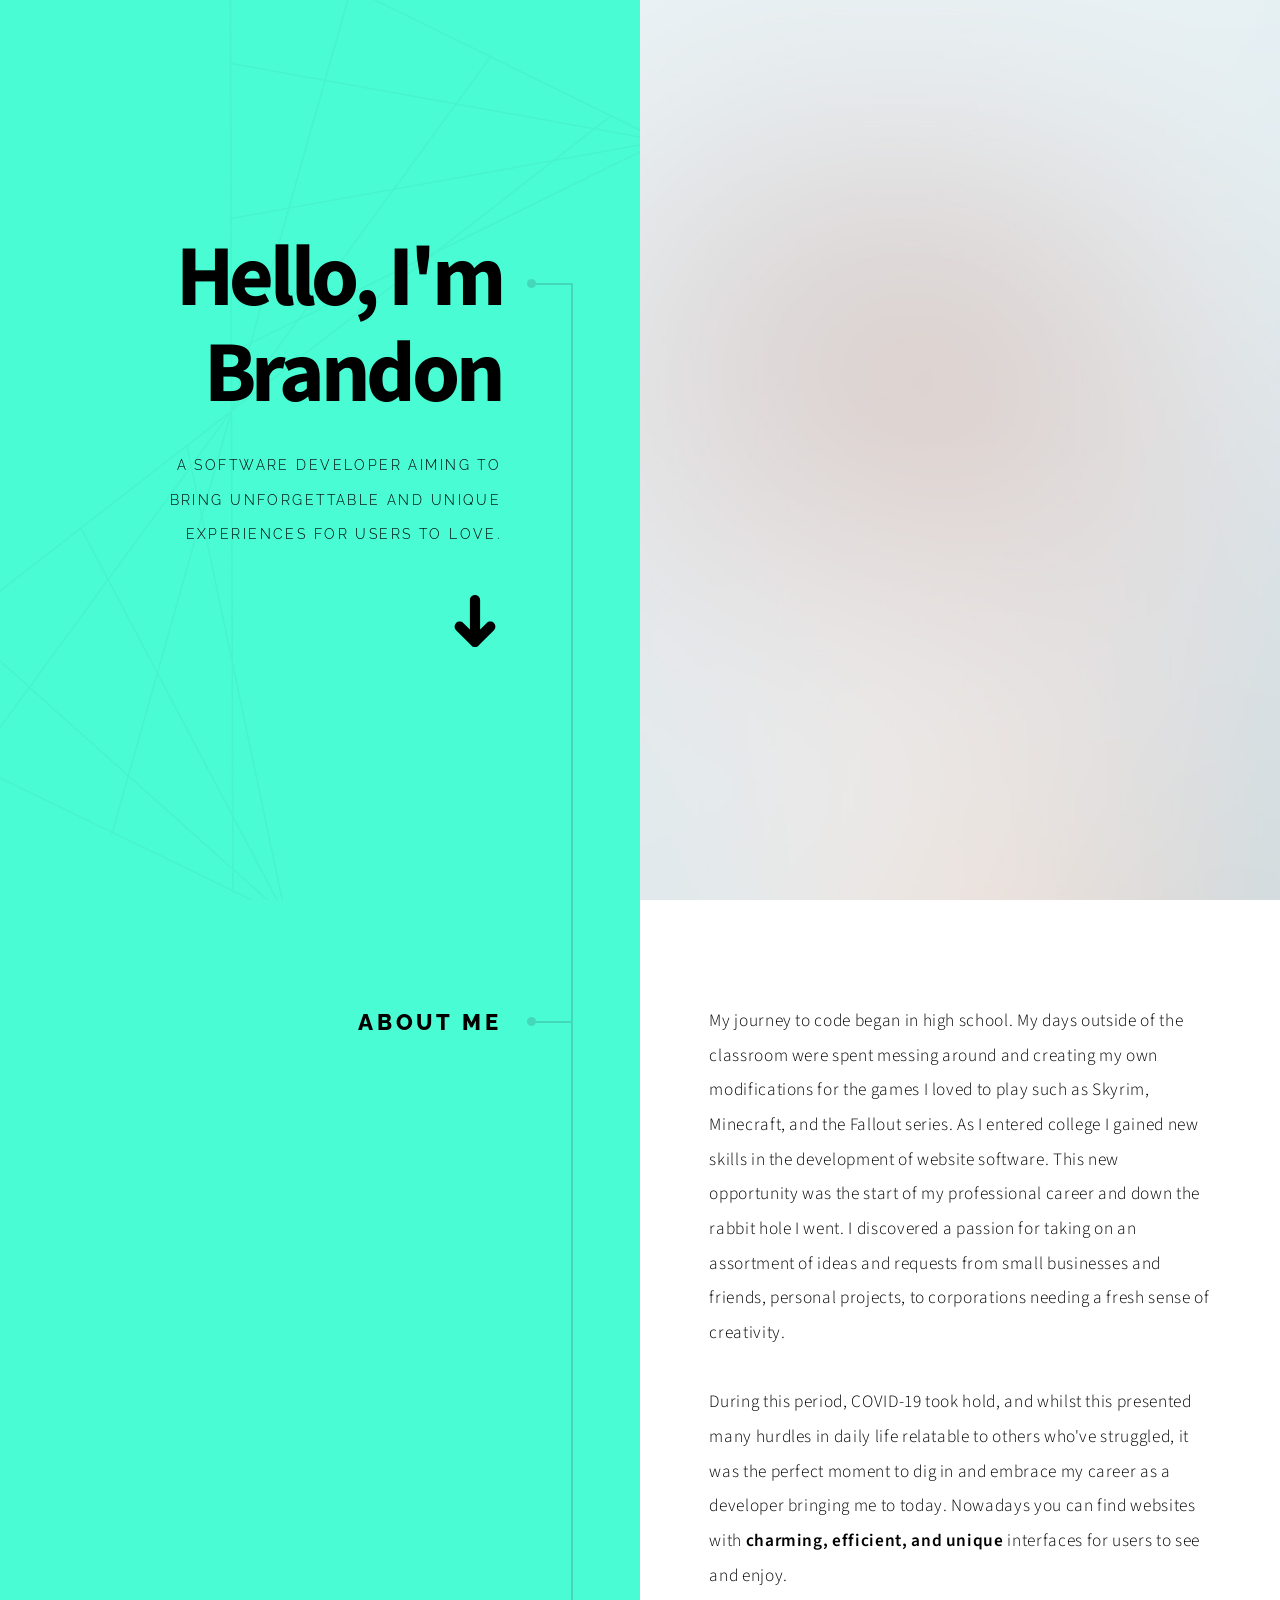
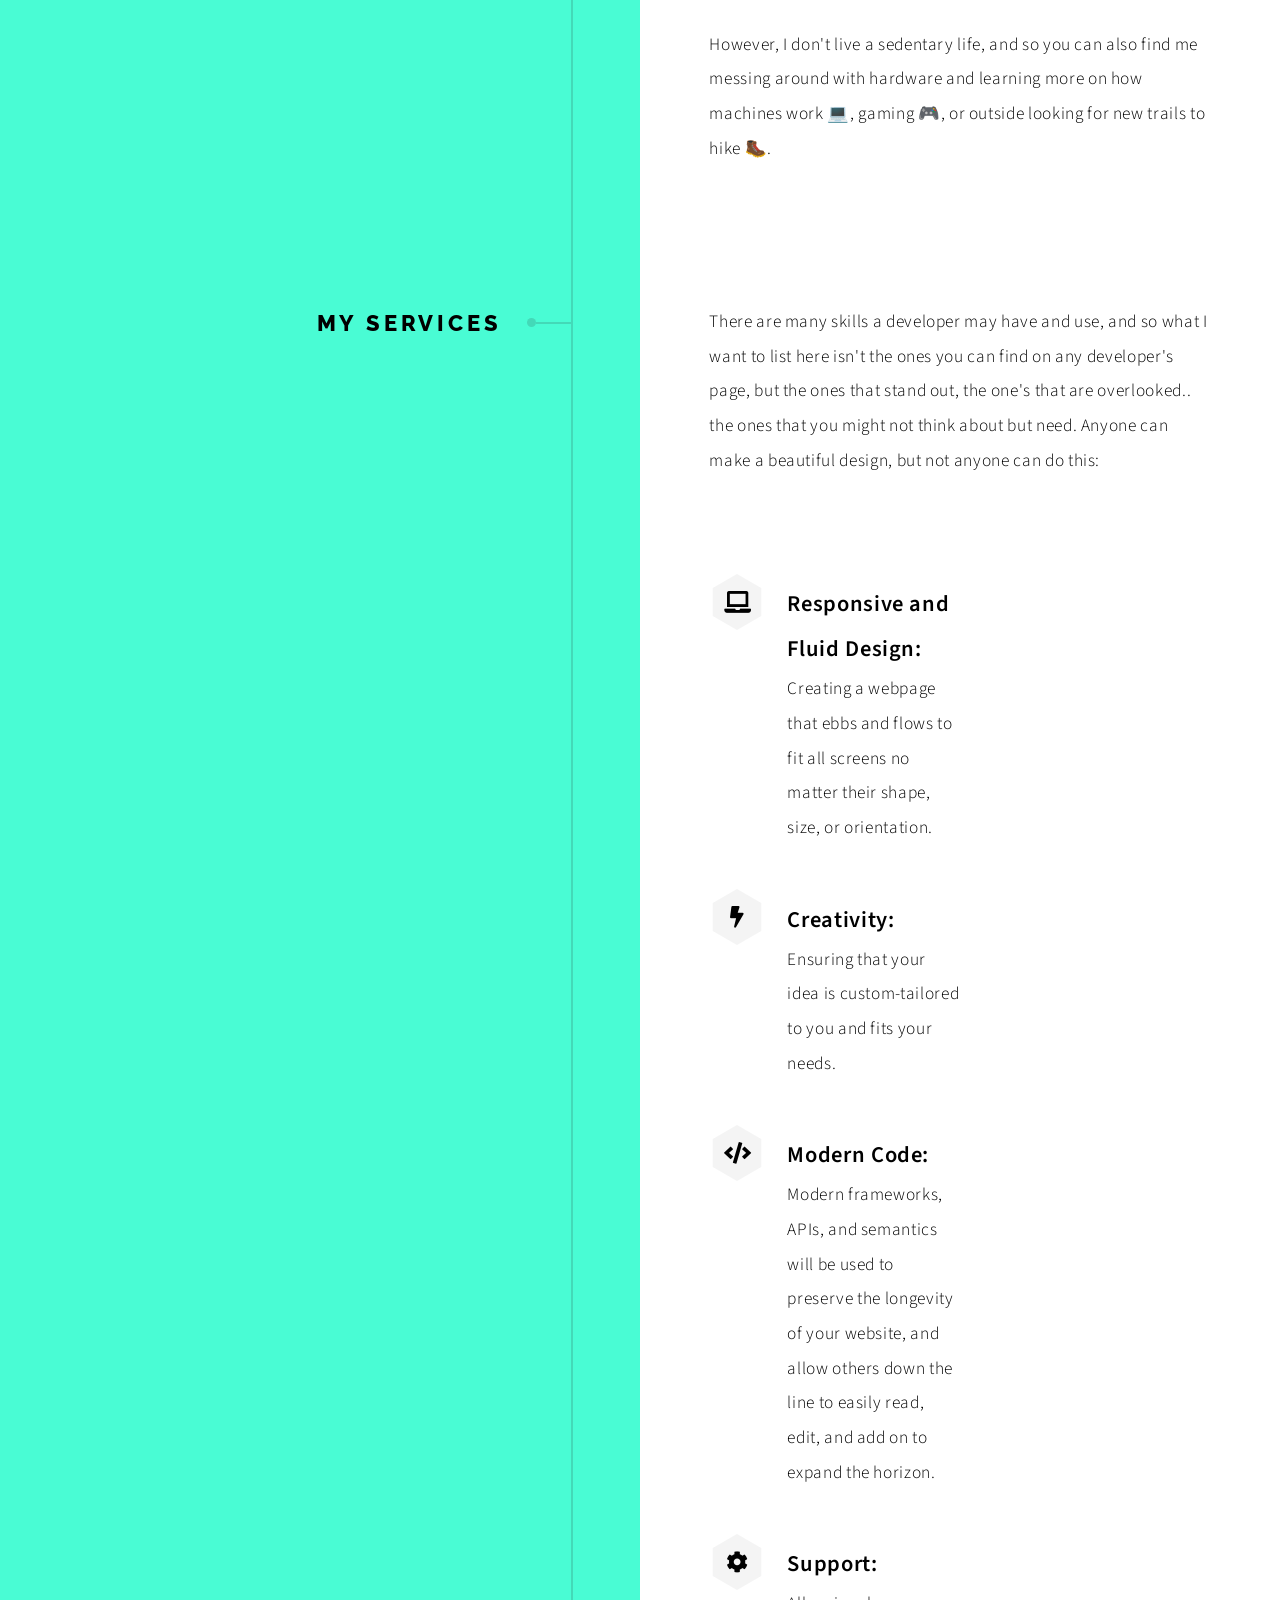
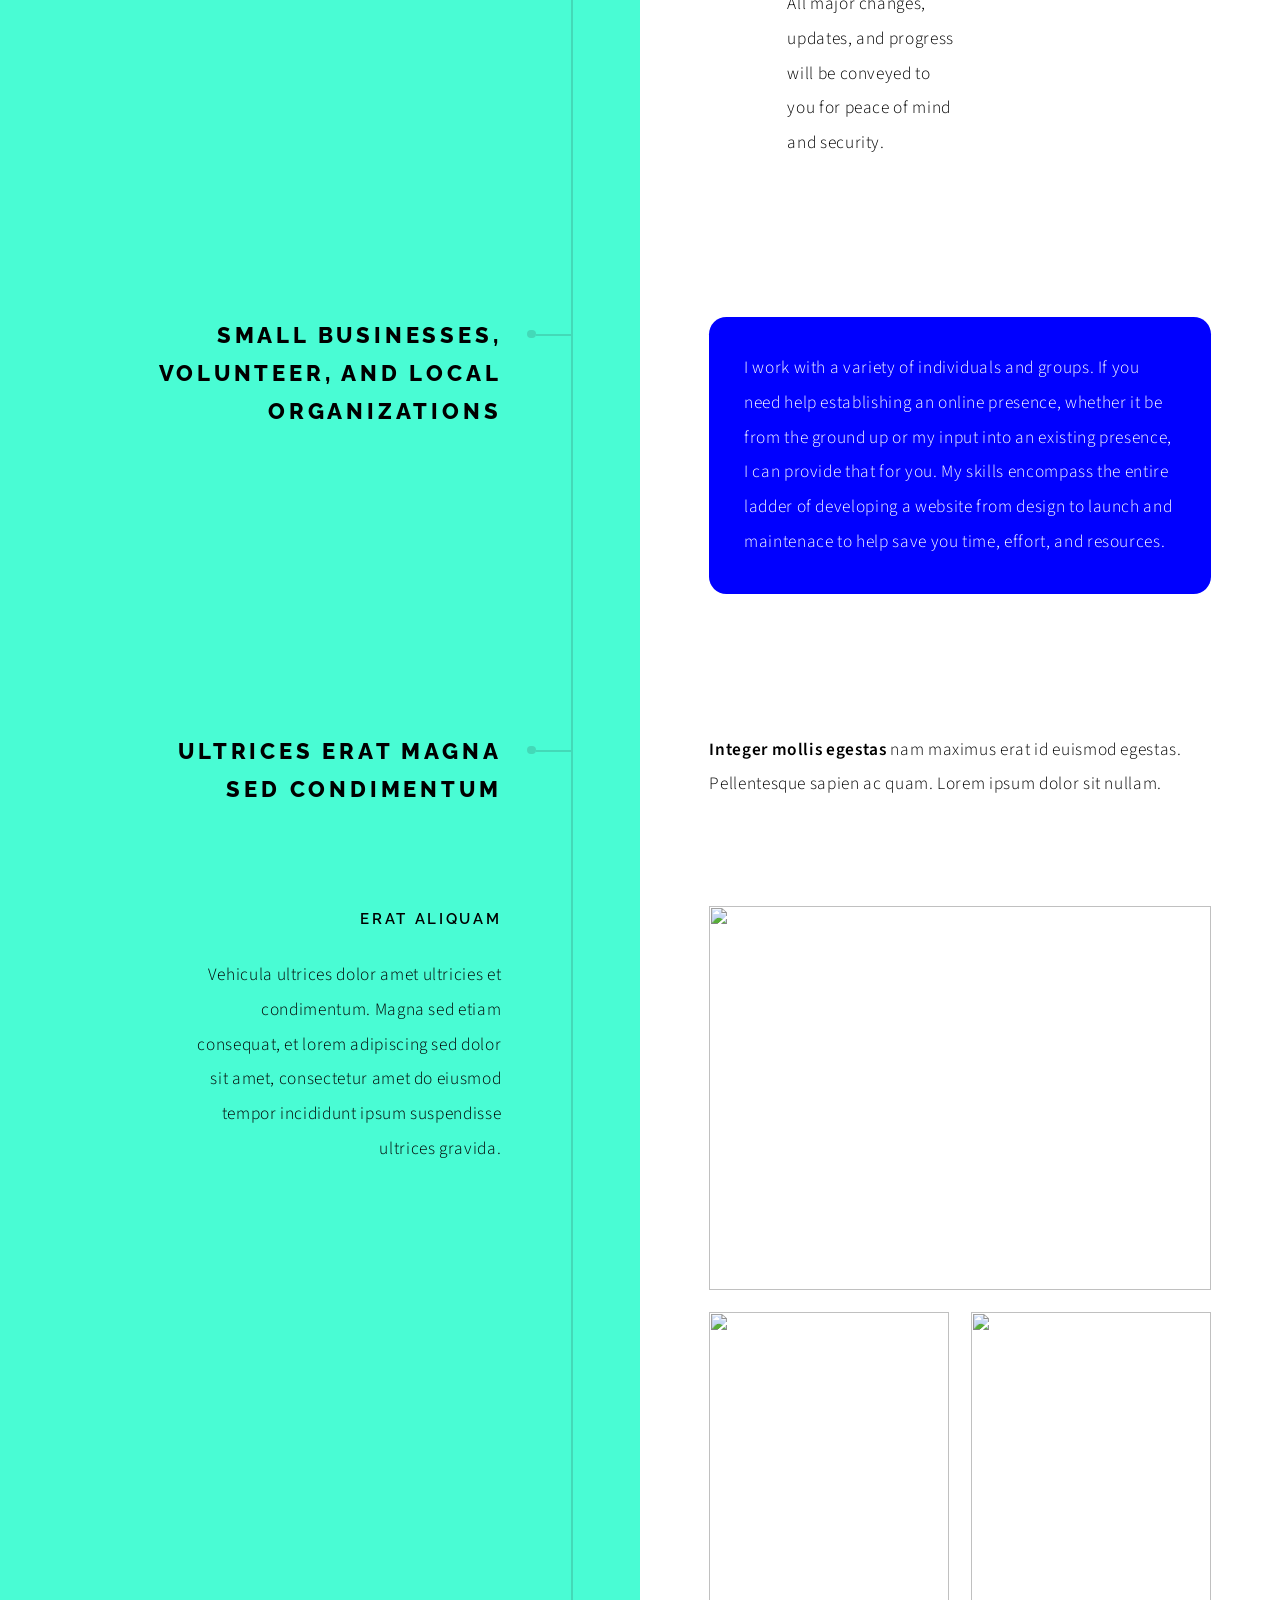
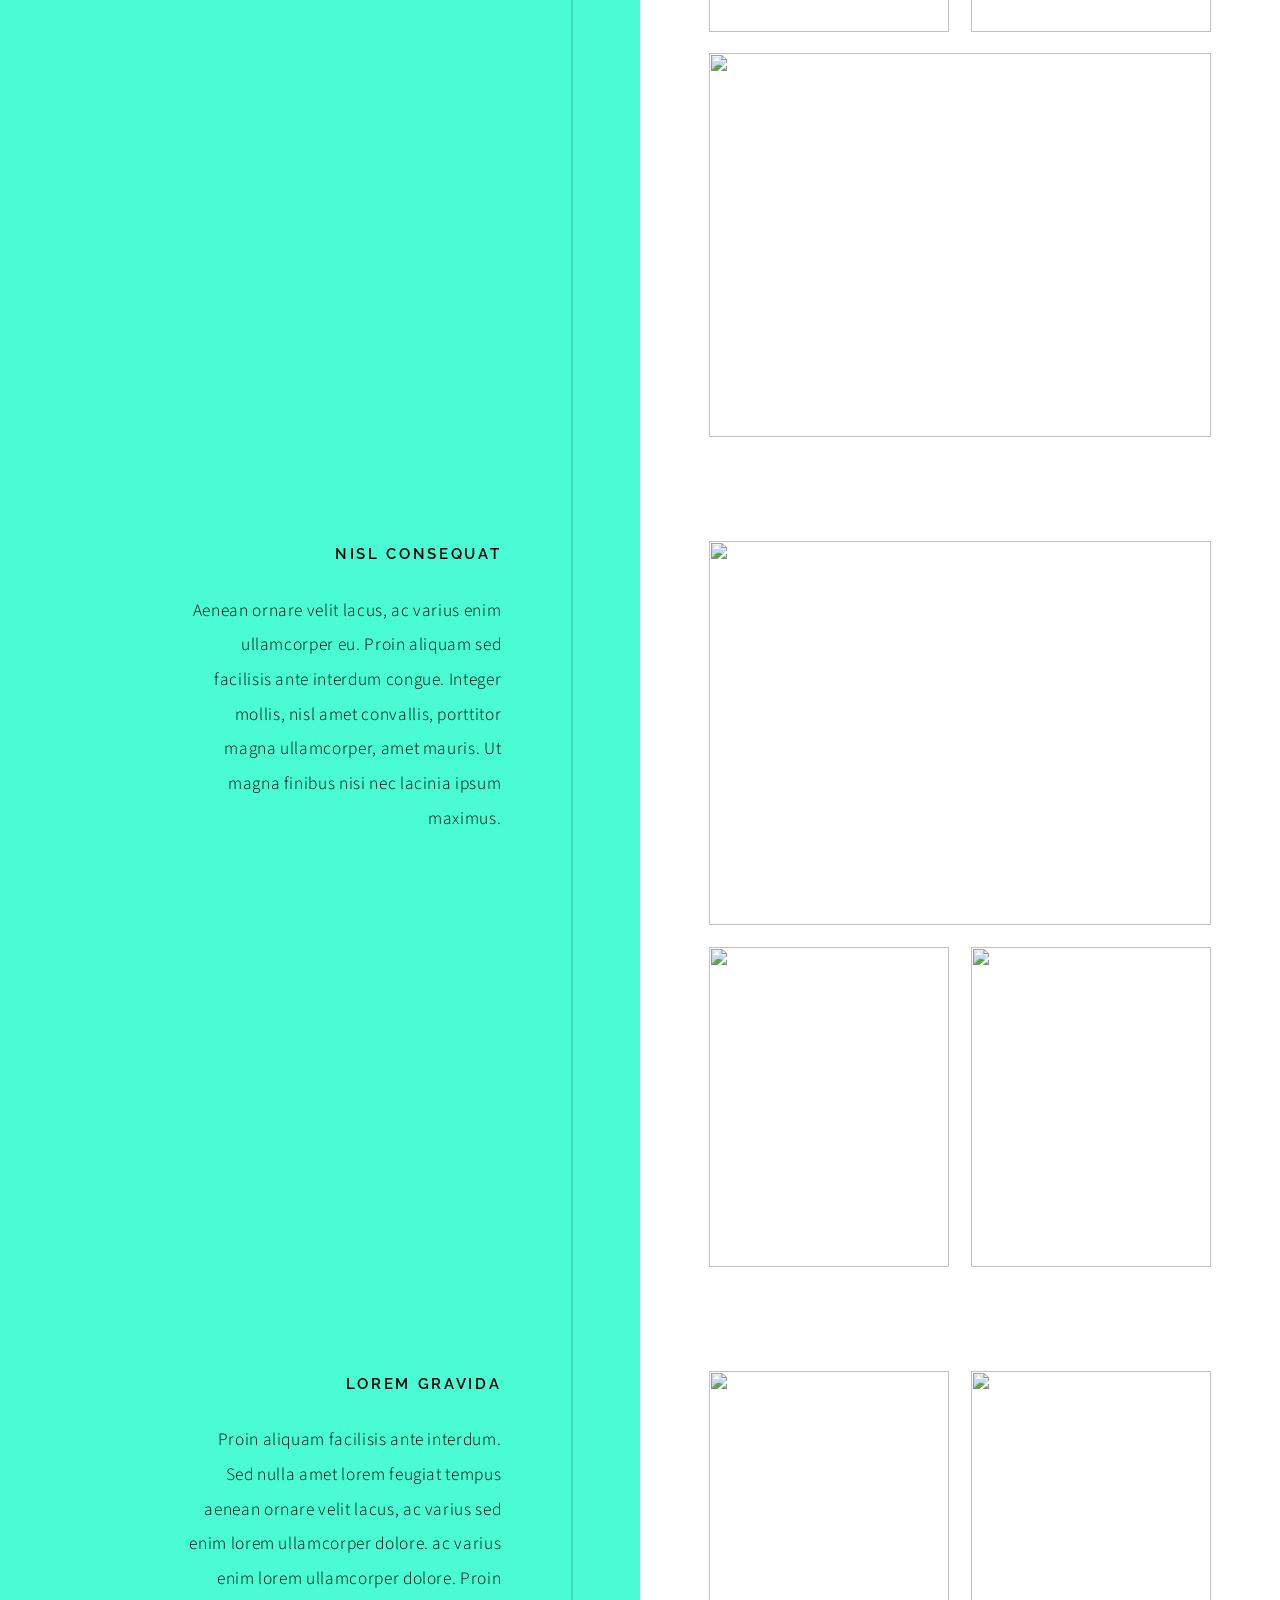
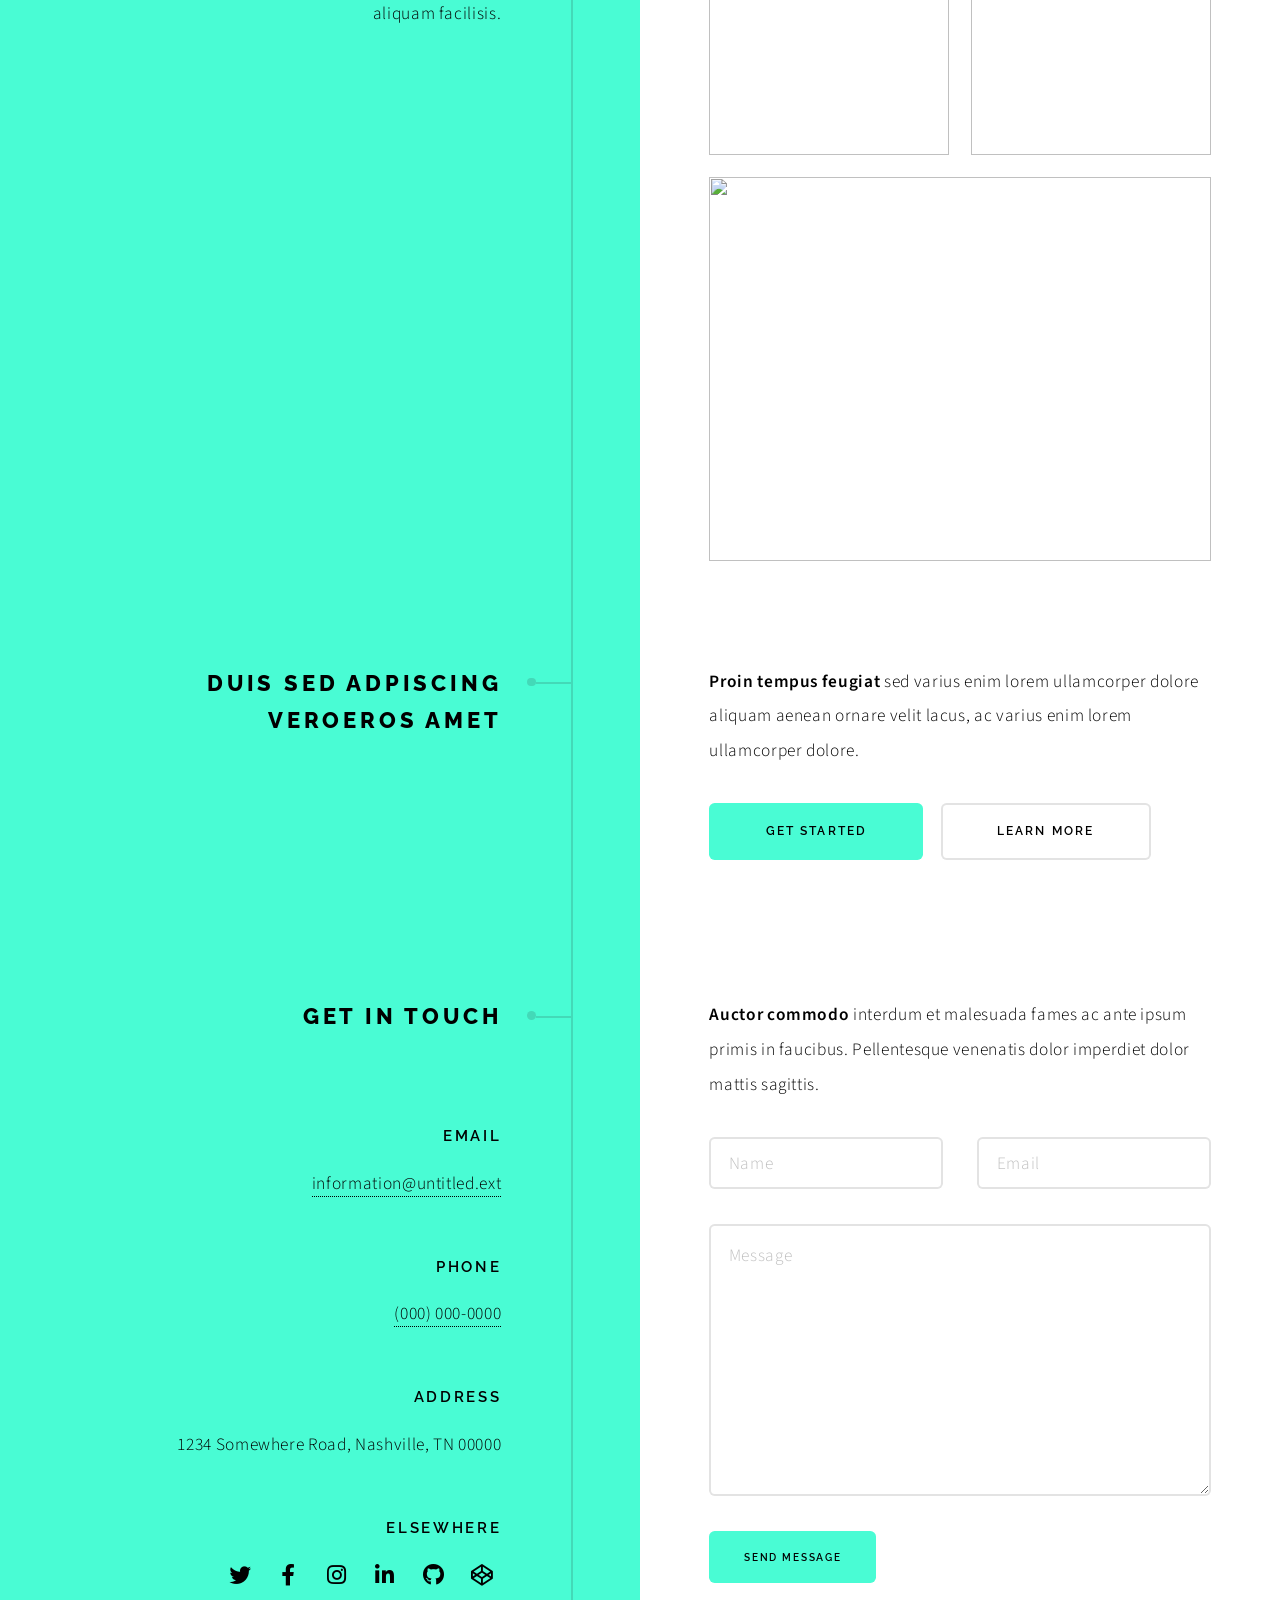
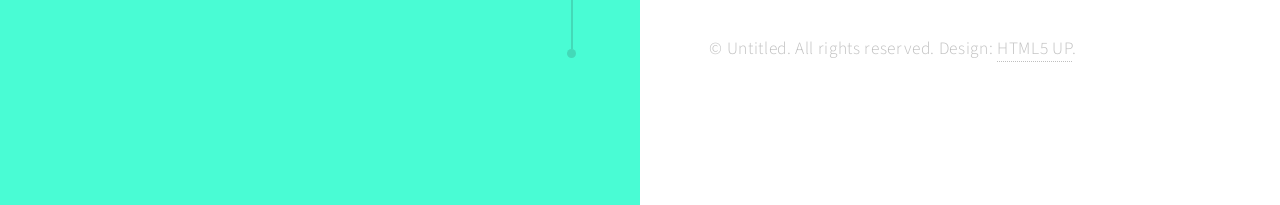
==== index.html @ f5697e69 "Added in new lists and colors" ====
<!DOCTYPE HTML>
<html>
	<head>
		<title>Paradigm Shift by HTML5 UP</title>
		<meta charset="utf-8">
		<meta name="viewport" content="width=device-width, initial-scale=1">
		<meta name="description" content="A portfolio for Brandon Wrenn">
		<meta name="keywords" content="portfolio, contact, resume, website, developer, software">
		<title>Brandon Wrenn Portfolio</title>
		<link rel="stylesheet" href="assets/css/main.css">
	</head>
	<body class="is-preload">

		<!-- Wrapper -->
			<div id="wrapper">

				<!-- Intro -->
					<section class="intro">
						<header>
							<h1>Hello, I'm Brandon</h1>
							<p>A software developer aiming to bring unforgettable and unique experiences for users to love.</p>
							<ul class="actions">
								<li><a href="#first" class="arrow scrolly"><span class="label">Next</span></a></li>
							</ul>
						</header>
						<div class="content">
							<span class="image fill" data-position="center"><img src="images/pic01.jpg" alt="" /></span>
						</div>
					</section>

				<!-- Section -->
					<section id="first">
						<header>
							<h2>About Me</h2>
						</header>
						<div class="content">
							<p>My journey to code began in high school. My days outside of the classroom were spent messing around and creating my own modifications for the games I loved to play such as Skyrim, Minecraft, and the Fallout series. As I entered college I gained new skills in the development of website software. This new opportunity was the start of my professional career and down the rabbit hole I went. I discovered a passion for taking on an assortment of ideas and requests from small businesses and friends, personal projects, to corporations needing a fresh sense of creativity.</p>

							<p>During this period, COVID-19 took hold, and whilst this presented many hurdles in daily life relatable to others who've struggled, it was the perfect moment to dig in and embrace my career as a developer bringing me to today. Nowadays you can find websites with <span class="boldWords">charming, efficient, and unique</span> interfaces for users to see and enjoy.</p>

							<p>However, I don't live a sedentary life, and so you can also find me messing around with hardware and learning more on how machines work &#128187;, gaming &#127918;, or outside looking for new trails to hike &#129406;.</p>
							<!-- <span class="image main"><img src="images/Brick Stairs.jpg" alt="" /></span> -->
						</div>
					</section>

				<!-- Section -->
					<section>
						<header>
							<h2>My Services</h2>
						</header>
						<div class="content">
							<p>There are many skills a developer may have and use, and so what I want to list here isn't the ones you can find on any developer's page, but the ones that stand out, the one's that are overlooked.. the ones that you might not think about but need. Anyone can make a beautiful design, but not anyone can do this:</p>
							<ul class="feature-icons">
								<li class="icon solid fa-laptop"><span class="boldWords doubleFont">Responsive and Fluid Design:</span><br/>Creating a webpage that ebbs and flows to fit all screens no matter their shape, size, or orientation.</li>
								<li class="icon solid fa-bolt"><span class="boldWords doubleFont">Creativity:</span><br/>Ensuring that your idea is custom-tailored to you and fits your needs.</li>
								<li class="icon solid fa-code"><span class="boldWords doubleFont">Modern Code:</span><br/>Modern frameworks, APIs, and semantics will be used to preserve the longevity of your website, and allow others down the line to easily read, edit, and add on to expand the horizon.</li>
								<li class="icon solid fa-cog"><span class="boldWords doubleFont">Support:</span><br/>All major changes, updates, and progress will be conveyed to you for peace of mind and security.</li>
							</ul>
						</div>
					</section>

				<!-- Section -->
					<section>
						<header>
							<h2>Small Businesses, Volunteer, and Local Organizations</h2>
						</header>
						<div class="content">
							<p class="rounded">I work with a variety of individuals and groups. If you need help establishing an online presence, whether it be from the ground up or my input into an existing presence, I can provide that for you. My skills encompass the entire ladder of developing a website from design to launch and maintenace to help save you time, effort, and resources.</p>
						</div>
					</section>

				<!-- Section -->
					<section>
						<header>
							<h2>Ultrices erat magna sed condimentum</h2>
						</header>
						<div class="content">
							<p><strong>Integer mollis egestas</strong> nam maximus erat id euismod egestas. Pellentesque sapien ac quam. Lorem ipsum dolor sit nullam.</p>

							<!-- Section -->
								<section>
									<header>
										<h3>Erat aliquam</h3>
										<p>Vehicula ultrices dolor amet ultricies et condimentum. Magna sed etiam consequat, et lorem adipiscing sed dolor sit amet, consectetur amet do eiusmod tempor incididunt  ipsum suspendisse ultrices gravida.</p>
									</header>
									<div class="content">
										<div class="gallery">
											<a href="images/gallery/fulls/01.jpg" class="landscape"><img src="images/gallery/thumbs/01.jpg" alt="" /></a>
											<a href="images/gallery/fulls/02.jpg"><img src="images/gallery/thumbs/02.jpg" alt="" /></a>
											<a href="images/gallery/fulls/03.jpg"><img src="images/gallery/thumbs/03.jpg" alt="" /></a>
											<a href="images/gallery/fulls/04.jpg" class="landscape"><img src="images/gallery/thumbs/04.jpg" alt="" /></a>
										</div>
									</div>
								</section>

							<!-- Section -->
								<section>
									<header>
										<h3>Nisl consequat</h3>
										<p>Aenean ornare velit lacus, ac varius enim ullamcorper eu. Proin aliquam sed facilisis ante interdum congue. Integer mollis, nisl amet convallis, porttitor magna ullamcorper, amet mauris. Ut magna finibus nisi nec lacinia ipsum maximus.</p>
									</header>
									<div class="content">
										<div class="gallery">
											<a href="images/gallery/fulls/05.jpg" class="landscape"><img src="images/gallery/thumbs/05.jpg" alt="" /></a>
											<a href="images/gallery/fulls/06.jpg"><img src="images/gallery/thumbs/06.jpg" alt="" /></a>
											<a href="images/gallery/fulls/07.jpg"><img src="images/gallery/thumbs/07.jpg" alt="" /></a>
										</div>
									</div>
								</section>

							<!-- Section -->
								<section>
									<header>
										<h3>Lorem gravida</h3>
										<p>Proin aliquam facilisis ante interdum. Sed nulla amet lorem feugiat tempus aenean ornare velit lacus, ac varius sed enim lorem ullamcorper dolore.  ac varius enim lorem ullamcorper dolore. Proin aliquam facilisis.</p>
									</header>
									<div class="content">
										<div class="gallery">
											<a href="images/gallery/fulls/08.jpg" class="portrait"><img src="images/gallery/thumbs/08.jpg" alt="" /></a>
											<a href="images/gallery/fulls/09.jpg" class="portrait"><img src="images/gallery/thumbs/09.jpg" alt="" /></a>
											<a href="images/gallery/fulls/10.jpg" class="landscape"><img src="images/gallery/thumbs/10.jpg" alt="" /></a>
										</div>
									</div>
								</section>

						</div>
					</section>

				<!-- Section -->
					<section>
						<header>
							<h2>Duis sed adpiscing veroeros amet</h2>
						</header>
						<div class="content">
							<p><strong>Proin tempus feugiat</strong> sed varius enim lorem ullamcorper dolore aliquam aenean ornare velit lacus, ac varius enim lorem ullamcorper dolore.</p>
							<ul class="actions">
								<li><a href="#" class="button primary large">Get Started</a></li>
								<li><a href="#" class="button large">Learn More</a></li>
							</ul>
						</div>
					</section>

				<!-- Elements -->
				<!--
					<section>
						<header>
							<h2>Elements</h2>
						</header>
						<div class="content">

							<section>
								<header>
									<h3>Text</h3>
								</header>
								<div class="content">
									<p>This is <b>bold</b> and this is <strong>strong</strong>. This is <i>italic</i> and this is <em>emphasized</em>.
									This is <sup>superscript</sup> text and this is <sub>subscript</sub> text.
									This is <u>underlined</u> and this is code: <code>for (;;) { ... }</code>. Finally, <a href="#">this is a link</a>.</p>
									<hr />
									<h2>Heading Level 2</h2>
									<h3>Heading Level 3</h3>
									<h4>Heading Level 4</h4>
									<h5>Heading Level 5</h5>
									<hr />
									<h5>Blockquote</h5>
									<blockquote>Fringilla nisl. Donec accumsan interdum nisi, quis tincidunt felis sagittis eget tempus euismod. Vestibulum ante ipsum primis in faucibus vestibulum. Blandit adipiscing eu felis iaculis volutpat ac adipiscing accumsan faucibus. Vestibulum ante ipsum primis in faucibus lorem ipsum dolor sit amet nullam adipiscing eu felis.</blockquote>
									<h5>Preformatted</h5>
									<pre><code>i = 0;

while (!deck.isInOrder()) {
  print 'Iteration ' + i;
  deck.shuffle();
  i++;
}

print 'Sorted in ' + i + ' iterations.';</code></pre>
								</div>
							</section>

							<section>
								<header>
									<h3>Lists</h3>
								</header>
								<div class="content">

									<h4>Unordered</h4>
									<ul>
										<li>Dolor pulvinar etiam.</li>
										<li>Sagittis adipiscing.</li>
										<li>Felis enim feugiat.</li>
									</ul>

									<h4>Alternate</h4>
									<ul class="alt">
										<li>Dolor pulvinar etiam.</li>
										<li>Sagittis adipiscing.</li>
										<li>Felis enim feugiat.</li>
									</ul>

									<h4>Ordered</h4>
									<ol>
										<li>Dolor pulvinar etiam.</li>
										<li>Etiam vel felis viverra.</li>
										<li>Felis enim feugiat.</li>
										<li>Dolor pulvinar etiam.</li>
										<li>Etiam vel felis lorem.</li>
										<li>Felis enim et feugiat.</li>
									</ol>
									<h4>Icons</h4>
									<ul class="icons">
										<li><a href="#" class="icon brands fa-twitter"><span class="label">Twitter</span></a></li>
										<li><a href="#" class="icon brands fa-facebook-f"><span class="label">Facebook</span></a></li>
										<li><a href="#" class="icon brands fa-instagram"><span class="label">Instagram</span></a></li>
										<li><a href="#" class="icon brands fa-github"><span class="label">Github</span></a></li>
									</ul>

									<h4>Actions</h4>
									<ul class="actions">
										<li><a href="#" class="button primary">Default</a></li>
										<li><a href="#" class="button">Default</a></li>
									</ul>
									<ul class="actions stacked">
										<li><a href="#" class="button primary">Default</a></li>
										<li><a href="#" class="button">Default</a></li>
									</ul>
								</div>
							</section>

							<section>
								<header>
									<h3>Table</h3>
								</header>
								<div class="content">
									<h4>Default</h4>
									<div class="table-wrapper">
										<table>
											<thead>
												<tr>
													<th>Name</th>
													<th>Description</th>
													<th>Price</th>
												</tr>
											</thead>
											<tbody>
												<tr>
													<td>Item One</td>
													<td>Ante turpis integer aliquet porttitor.</td>
													<td>29.99</td>
												</tr>
												<tr>
													<td>Item Two</td>
													<td>Vis ac commodo adipiscing arcu aliquet.</td>
													<td>19.99</td>
												</tr>
												<tr>
													<td>Item Three</td>
													<td> Morbi faucibus arcu accumsan lorem.</td>
													<td>29.99</td>
												</tr>
												<tr>
													<td>Item Four</td>
													<td>Vitae integer tempus condimentum.</td>
													<td>19.99</td>
												</tr>
												<tr>
													<td>Item Five</td>
													<td>Ante turpis integer aliquet porttitor.</td>
													<td>29.99</td>
												</tr>
											</tbody>
											<tfoot>
												<tr>
													<td colspan="2"></td>
													<td>100.00</td>
												</tr>
											</tfoot>
										</table>
									</div>

									<h4>Alternate</h4>
									<div class="table-wrapper">
										<table class="alt">
											<thead>
												<tr>
													<th>Name</th>
													<th>Description</th>
													<th>Price</th>
												</tr>
											</thead>
											<tbody>
												<tr>
													<td>Item One</td>
													<td>Ante turpis integer aliquet porttitor.</td>
													<td>29.99</td>
												</tr>
												<tr>
													<td>Item Two</td>
													<td>Vis ac commodo adipiscing arcu aliquet.</td>
													<td>19.99</td>
												</tr>
												<tr>
													<td>Item Three</td>
													<td> Morbi faucibus arcu accumsan lorem.</td>
													<td>29.99</td>
												</tr>
												<tr>
													<td>Item Four</td>
													<td>Vitae integer tempus condimentum.</td>
													<td>19.99</td>
												</tr>
												<tr>
													<td>Item Five</td>
													<td>Ante turpis integer aliquet porttitor.</td>
													<td>29.99</td>
												</tr>
											</tbody>
											<tfoot>
												<tr>
													<td colspan="2"></td>
													<td>100.00</td>
												</tr>
											</tfoot>
										</table>
									</div>
								</div>
							</section>

							<section>
								<header>
									<h3>Buttons</h3>
								</header>
								<div class="content">
									<ul class="actions">
										<li><a href="#" class="button primary">Primary</a></li>
										<li><a href="#" class="button">Default</a></li>
									</ul>
									<ul class="actions">
										<li><a href="#" class="button large">Large</a></li>
										<li><a href="#" class="button">Default</a></li>
										<li><a href="#" class="button small">Small</a></li>
									</ul>
									<ul class="actions">
										<li><a href="#" class="button primary icon solid fa-download">Icon</a></li>
										<li><a href="#" class="button icon solid fa-download">Icon</a></li>
									</ul>
									<ul class="actions">
										<li><span class="button primary disabled">Disabled</span></li>
										<li><span class="button disabled">Disabled</span></li>
									</ul>
								</div>
							</section>

							<section>
								<header>
									<h3>Form</h3>
								</header>
								<div class="content">
									<form method="post" action="#">
										<div class="fields">
											<div class="field half">
												<label for="demo-name">Name</label>
												<input type="text" name="demo-name" id="demo-name" value="" placeholder="Jane Doe" />
											</div>
											<div class="field half">
												<label for="demo-email">Email</label>
												<input type="email" name="demo-email" id="demo-email" value="" placeholder="jane@untitled.tld" />
											</div>
											<div class="field">
												<label for="demo-category">Category</label>
												<select name="demo-category" id="demo-category">
													<option value="">-</option>
													<option value="1">Manufacturing</option>
													<option value="1">Shipping</option>
													<option value="1">Administration</option>
													<option value="1">Human Resources</option>
												</select>
											</div>
											<div class="field half">
												<input type="radio" id="demo-priority-low" name="demo-priority" checked>
												<label for="demo-priority-low">Low</label>
											</div>
											<div class="field half">
												<input type="radio" id="demo-priority-high" name="demo-priority">
												<label for="demo-priority-high">High</label>
											</div>
											<div class="field half">
												<input type="checkbox" id="demo-copy" name="demo-copy">
												<label for="demo-copy">Email me a copy</label>
											</div>
											<div class="field half">
												<input type="checkbox" id="demo-human" name="demo-human" checked>
												<label for="demo-human">Not a robot</label>
											</div>
											<div class="field">
												<label for="demo-message">Message</label>
												<textarea name="demo-message" id="demo-message" placeholder="Enter your message" rows="6"></textarea>
											</div>
										</div>
										<ul class="actions">
											<li><input type="submit" value="Send Message" class="primary" /></li>
											<li><input type="reset" value="Reset" /></li>
										</ul>
									</form>
								</div>
							</section>

						</div>
					</section>
				-->

				<!-- Section -->
					<section>
						<header>
							<h2>Get in touch</h2>
						</header>
						<div class="content">
							<p><strong>Auctor commodo</strong> interdum et malesuada fames ac ante ipsum primis in faucibus. Pellentesque venenatis dolor imperdiet dolor mattis sagittis.</p>
							<form>
								<div class="fields">
									<div class="field half">
										<input type="text" name="name" id="name" placeholder="Name" />
									</div>
									<div class="field half">
										<input type="email" name="email" id="email" placeholder="Email" />
									</div>
									<div class="field">
										<textarea name="message" id="message" placeholder="Message" rows="7"></textarea>
									</div>
								</div>
								<ul class="actions">
									<li><input type="submit" value="Send Message" class="button primary" /></li>
								</ul>
							</form>
						</div>
						<footer>
							<ul class="items">
								<li>
									<h3>Email</h3>
									<a href="#">information@untitled.ext</a>
								</li>
								<li>
									<h3>Phone</h3>
									<a href="#">(000) 000-0000</a>
								</li>
								<li>
									<h3>Address</h3>
									<span>1234 Somewhere Road, Nashville, TN 00000</span>
								</li>
								<li>
									<h3>Elsewhere</h3>
									<ul class="icons">
										<li><a href="#" class="icon brands fa-twitter"><span class="label">Twitter</span></a></li>
										<li><a href="#" class="icon brands fa-facebook-f"><span class="label">Facebook</span></a></li>
										<li><a href="#" class="icon brands fa-instagram"><span class="label">Instagram</span></a></li>
										<li><a href="#" class="icon brands fa-linkedin-in"><span class="label">LinkedIn</span></a></li>
										<li><a href="#" class="icon brands fa-github"><span class="label">GitHub</span></a></li>
										<li><a href="#" class="icon brands fa-codepen"><span class="label">Codepen</span></a></li>
									</ul>
								</li>
							</ul>
						</footer>
					</section>

				<!-- Copyright -->
					<div class="copyright">&copy; Untitled. All rights reserved. Design: <a href="https://html5up.net">HTML5 UP</a>.</div>

			</div>

		<!-- Scripts -->
			<script src="assets/js/jquery.min.js"></script>
			<script src="assets/js/jquery.scrolly.min.js"></script>
			<script src="assets/js/browser.min.js"></script>
			<script src="assets/js/breakpoints.min.js"></script>
			<script src="assets/js/util.js"></script>
			<script src="assets/js/main.js"></script>

	</body>
</html>
---- assets/css/main.css ----
@import url(fontawesome-all.min.css);
@import url("https://fonts.googleapis.com/css?family=Source+Sans+Pro:300,600,700,300i,600i,700i|Raleway:600,800");

/*
	Paradigm Shift by HTML5 UP
	html5up.net | @ajlkn
	Free for personal and commercial use under the CCA 3.0 license (html5up.net/license)
*/

html, body, div, span, applet, object,
iframe, h1, h2, h3, h4, h5, h6, p, blockquote,
pre, a, abbr, acronym, address, big, cite,
code, del, dfn, em, img, ins, kbd, q, s, samp,
small, strike, strong, sub, sup, tt, var, b,
u, i, center, dl, dt, dd, ol, ul, li, fieldset,
form, label, legend, table, caption, tbody,
tfoot, thead, tr, th, td, article, aside,
canvas, details, embed, figure, figcaption,
footer, header, hgroup, menu, nav, output, ruby,
section, summary, time, mark, audio, video {
	margin: 0;
	padding: 0;
	border: 0;
	font-size: 100%;
	font: inherit;
	vertical-align: baseline;}

article, aside, details, figcaption, figure,
footer, header, hgroup, menu, nav, section {
	display: block;}

body {
	line-height: 1;
}

ol, ul {
	list-style: none;
}

blockquote, q {
	quotes: none;
}

	blockquote:before, blockquote:after, q:before, q:after {
		content: '';
		content: none;
	}

table {
	border-collapse: collapse;
	border-spacing: 0;
}

body {
	-webkit-text-size-adjust: none;
}

mark {
	background-color: transparent;
	color: inherit;
}

input::-moz-focus-inner {
	border: 0;
	padding: 0;
}

input, select, textarea {
	-moz-appearance: none;
	-webkit-appearance: none;
	-ms-appearance: none;
	appearance: none;
}

/* Basic */

	@-ms-viewport {
		width: device-width;
	}

	body {
		-ms-overflow-style: scrollbar;
	}

	@media screen and (max-width: 480px) {

		html, body {
			min-width: 320px;
		}

	}

	html {
		box-sizing: border-box;
	}

	*, *:before, *:after {
		box-sizing: inherit;
	}

	html {
		overflow-x: hidden;
	}

	body {
		background: #ffffff;
		overflow-x: hidden;
	}

		body.is-preload *, body.is-preload *:before, body.is-preload *:after {
			-moz-animation: none !important;
			-webkit-animation: none !important;
			-ms-animation: none !important;
			animation: none !important;
			-moz-transition: none !important;
			-webkit-transition: none !important;
			-ms-transition: none !important;
			transition: none !important;
		}

/* Typography */

	html {
		font-size: 18pt;
	}

		@media screen and (max-width: 1920px) {

			html {
				font-size: 13pt;
			}

		}

		@media screen and (max-width: 1152px) {

			html {
				font-size: 14pt;
			}

		}

		@media screen and (max-width: 736px) {

			html {
				font-size: 12pt;
			}

		}

		@media screen and (max-width: 480px) {

			html {
				font-size: 11pt;
			}

		}

	body {
		background-color: #ffffff;
		color: #000000;
	}

	body, input, select, textarea {
		color: #000000;
		font-family: "Source Sans Pro", Helvetica, sans-serif;
		font-size: 1rem;
		font-weight: 300;
		letter-spacing: 0.0375em;
		line-height: 2;
	}

	a {
		-moz-transition: border-bottom-color 0.25s ease-in-out;
		-webkit-transition: border-bottom-color 0.25s ease-in-out;
		-ms-transition: border-bottom-color 0.25s ease-in-out;
		transition: border-bottom-color 0.25s ease-in-out;
		text-decoration: none;
		color: #000000;
		border-bottom: dotted 1px;
	}

		a:hover {
			text-decoration: none;
			border-bottom-color: transparent;
		}

	strong, b {
		font-weight: 600;
		color: #000000;
	}

	em, i {
		font-style: italic;
	}

	p {
		margin: 0 0 2rem 0;
	}

	h1, h2, h3, h4, h5, h6 {
		color: #000000;
		font-family: "Raleway", Helvetica, sans-serif;
		font-weight: 600;
		letter-spacing: 0.175em;
		line-height: 1.75;
		margin: 0 0 1.5rem 0;
		text-transform: uppercase;
	}

		h1 a, h2 a, h3 a, h4 a, h5 a, h6 a {
			color: inherit;
			text-decoration: none;
		}

	h1 {
		font-family: "Source Sans Pro", Helvetica, sans-serif;
		font-size: 5rem;
		font-weight: 700;
		letter-spacing: -0.05em;
		line-height: 1.1;
		margin: 0 0 1.5rem 0;
		text-transform: none;
	}

	h2 {
		font-size: 1.25rem;
		font-weight: 800;
		margin: 0 0 2rem 0;
	}

	h3 {
		font-size: 0.875rem;
	}

	h4 {
		font-size: 0.875rem;
	}

	h5 {
		font-size: 0.75rem;
	}

	h6 {
		font-size: 0.625rem;
	}

	@media screen and (max-width: 736px) {

		h1 {
			font-size: 4.5rem;
			line-height: 1.1;
		}

		h2 {
			font-size: 1.25rem;
			line-height: 1.7;
		}

		h3 {
			font-size: 0.9rem;
		}

		h4 {
			font-size: 0.75rem;
		}

		h5 {
			font-size: 0.675rem;
		}

	}

	@media screen and (max-width: 360px) {

		h1 {
			font-size: 3.75rem;
		}

		h2 {
			font-size: 1.125rem;
		}

		h3 {
			font-size: 0.8rem;
		}

		h4 {
			font-size: 0.675rem;
		}

		h5 {
			font-size: 0.675rem;
		}

	}

	sub {
		font-size: 0.8rem;
		position: relative;
		top: 0.5rem;
	}

	sup {
		font-size: 0.8rem;
		position: relative;
		top: -0.5rem;
	}

	blockquote {
		border-left: solid 0.5rem rgba(144, 144, 144, 0.25);
		font-style: italic;
		margin: 0 0 2rem 0;
		padding: 1rem 0 1rem 2rem;
	}

	code {
		background: rgba(144, 144, 144, 0.1);
		border-radius: 0.325rem;
		font-family: "Courier New", monospace;
		font-size: 0.9rem;
		margin: 0 0.25rem;
		padding: 0.25rem 0.65rem;
	}

	pre {
		-webkit-overflow-scrolling: touch;
		font-family: "Courier New", monospace;
		font-size: 0.9rem;
		margin: 0 0 2rem 0;
		width: 100%;
	}

		pre code {
			display: block;
			line-height: 1.75;
			padding: 1rem 1.5rem;
			overflow-x: auto;
		}

	hr {
		border: 0;
		border-bottom: solid 2px rgba(144, 144, 144, 0.25);
		margin: 3rem 0;
	}

		hr.major {
			margin: 5rem 0;
		}

		@media screen and (max-width: 736px) {

			hr.major {
				margin: 3rem 0;
			}

		}

/* Row */

	.row {
		display: flex;
		flex-wrap: wrap;
		box-sizing: border-box;
		align-items: stretch;
	}

		.row > * {
			box-sizing: border-box;
		}

		.row.gtr-uniform > * > :last-child {
			margin-bottom: 0;
		}

		.row.aln-left {
			justify-content: flex-start;
		}

		.row.aln-center {
			justify-content: center;
		}

		.row.aln-right {
			justify-content: flex-end;
		}

		.row.aln-top {
			align-items: flex-start;
		}

		.row.aln-middle {
			align-items: center;
		}

		.row.aln-bottom {
			align-items: flex-end;
		}

		.row > .imp {
			order: -1;
		}

		.row > .col-1 {
			width: 8.33333%;
		}

		.row > .off-1 {
			margin-left: 8.33333%;
		}

		.row > .col-2 {
			width: 16.66667%;
		}

		.row > .off-2 {
			margin-left: 16.66667%;
		}

		.row > .col-3 {
			width: 25%;
		}

		.row > .off-3 {
			margin-left: 25%;
		}

		.row > .col-4 {
			width: 33.33333%;
		}

		.row > .off-4 {
			margin-left: 33.33333%;
		}

		.row > .col-5 {
			width: 41.66667%;
		}

		.row > .off-5 {
			margin-left: 41.66667%;
		}

		.row > .col-6 {
			width: 50%;
		}

		.row > .off-6 {
			margin-left: 50%;
		}

		.row > .col-7 {
			width: 58.33333%;
		}

		.row > .off-7 {
			margin-left: 58.33333%;
		}

		.row > .col-8 {
			width: 66.66667%;
		}

		.row > .off-8 {
			margin-left: 66.66667%;
		}

		.row > .col-9 {
			width: 75%;
		}

		.row > .off-9 {
			margin-left: 75%;
		}

		.row > .col-10 {
			width: 83.33333%;
		}

		.row > .off-10 {
			margin-left: 83.33333%;
		}

		.row > .col-11 {
			width: 91.66667%;
		}

		.row > .off-11 {
			margin-left: 91.66667%;
		}

		.row > .col-12 {
			width: 100%;
		}

		.row > .off-12 {
			margin-left: 100%;
		}

		.row.gtr-0 {
			margin-top: 0;
			margin-left: 0rem;
		}

			.row.gtr-0 > * {
				padding: 0 0 0 0rem;
			}

			.row.gtr-0.gtr-uniform {
				margin-top: 0rem;
			}

				.row.gtr-0.gtr-uniform > * {
					padding-top: 0rem;
				}

		.row.gtr-25 {
			margin-top: 0;
			margin-left: -0.5rem;
		}

			.row.gtr-25 > * {
				padding: 0 0 0 0.5rem;
			}

			.row.gtr-25.gtr-uniform {
				margin-top: -0.5rem;
			}

				.row.gtr-25.gtr-uniform > * {
					padding-top: 0.5rem;
				}

		.row.gtr-50 {
			margin-top: 0;
			margin-left: -1rem;
		}

			.row.gtr-50 > * {
				padding: 0 0 0 1rem;
			}

			.row.gtr-50.gtr-uniform {
				margin-top: -1rem;
			}

				.row.gtr-50.gtr-uniform > * {
					padding-top: 1rem;
				}

		.row {
			margin-top: 0;
			margin-left: -2rem;
		}

			.row > * {
				padding: 0 0 0 2rem;
			}

			.row.gtr-uniform {
				margin-top: -2rem;
			}

				.row.gtr-uniform > * {
					padding-top: 2rem;
				}

		.row.gtr-150 {
			margin-top: 0;
			margin-left: -3rem;
		}

			.row.gtr-150 > * {
				padding: 0 0 0 3rem;
			}

			.row.gtr-150.gtr-uniform {
				margin-top: -3rem;
			}

				.row.gtr-150.gtr-uniform > * {
					padding-top: 3rem;
				}

		.row.gtr-200 {
			margin-top: 0;
			margin-left: -4rem;
		}

			.row.gtr-200 > * {
				padding: 0 0 0 4rem;
			}

			.row.gtr-200.gtr-uniform {
				margin-top: -4rem;
			}

				.row.gtr-200.gtr-uniform > * {
					padding-top: 4rem;
				}

		@media screen and (max-width: 1920px) {

			.row {
				display: flex;
				flex-wrap: wrap;
				box-sizing: border-box;
				align-items: stretch;
			}

				.row > * {
					box-sizing: border-box;
				}

				.row.gtr-uniform > * > :last-child {
					margin-bottom: 0;
				}

				.row.aln-left {
					justify-content: flex-start;
				}

				.row.aln-center {
					justify-content: center;
				}

				.row.aln-right {
					justify-content: flex-end;
				}

				.row.aln-top {
					align-items: flex-start;
				}

				.row.aln-middle {
					align-items: center;
				}

				.row.aln-bottom {
					align-items: flex-end;
				}

				.row > .imp-xlarge {
					order: -1;
				}

				.row > .col-1-xlarge {
					width: 8.33333%;
				}

				.row > .off-1-xlarge {
					margin-left: 8.33333%;
				}

				.row > .col-2-xlarge {
					width: 16.66667%;
				}

				.row > .off-2-xlarge {
					margin-left: 16.66667%;
				}

				.row > .col-3-xlarge {
					width: 25%;
				}

				.row > .off-3-xlarge {
					margin-left: 25%;
				}

				.row > .col-4-xlarge {
					width: 33.33333%;
				}

				.row > .off-4-xlarge {
					margin-left: 33.33333%;
				}

				.row > .col-5-xlarge {
					width: 41.66667%;
				}

				.row > .off-5-xlarge {
					margin-left: 41.66667%;
				}

				.row > .col-6-xlarge {
					width: 50%;
				}

				.row > .off-6-xlarge {
					margin-left: 50%;
				}

				.row > .col-7-xlarge {
					width: 58.33333%;
				}

				.row > .off-7-xlarge {
					margin-left: 58.33333%;
				}

				.row > .col-8-xlarge {
					width: 66.66667%;
				}

				.row > .off-8-xlarge {
					margin-left: 66.66667%;
				}

				.row > .col-9-xlarge {
					width: 75%;
				}

				.row > .off-9-xlarge {
					margin-left: 75%;
				}

				.row > .col-10-xlarge {
					width: 83.33333%;
				}

				.row > .off-10-xlarge {
					margin-left: 83.33333%;
				}

				.row > .col-11-xlarge {
					width: 91.66667%;
				}

				.row > .off-11-xlarge {
					margin-left: 91.66667%;
				}

				.row > .col-12-xlarge {
					width: 100%;
				}

				.row > .off-12-xlarge {
					margin-left: 100%;
				}

				.row.gtr-0 {
					margin-top: 0;
					margin-left: 0rem;
				}

					.row.gtr-0 > * {
						padding: 0 0 0 0rem;
					}

					.row.gtr-0.gtr-uniform {
						margin-top: 0rem;
					}

						.row.gtr-0.gtr-uniform > * {
							padding-top: 0rem;
						}

				.row.gtr-25 {
					margin-top: 0;
					margin-left: -0.5rem;
				}

					.row.gtr-25 > * {
						padding: 0 0 0 0.5rem;
					}

					.row.gtr-25.gtr-uniform {
						margin-top: -0.5rem;
					}

						.row.gtr-25.gtr-uniform > * {
							padding-top: 0.5rem;
						}

				.row.gtr-50 {
					margin-top: 0;
					margin-left: -1rem;
				}

					.row.gtr-50 > * {
						padding: 0 0 0 1rem;
					}

					.row.gtr-50.gtr-uniform {
						margin-top: -1rem;
					}

						.row.gtr-50.gtr-uniform > * {
							padding-top: 1rem;
						}

				.row {
					margin-top: 0;
					margin-left: -2rem;
				}

					.row > * {
						padding: 0 0 0 2rem;
					}

					.row.gtr-uniform {
						margin-top: -2rem;
					}

						.row.gtr-uniform > * {
							padding-top: 2rem;
						}

				.row.gtr-150 {
					margin-top: 0;
					margin-left: -3rem;
				}

					.row.gtr-150 > * {
						padding: 0 0 0 3rem;
					}

					.row.gtr-150.gtr-uniform {
						margin-top: -3rem;
					}

						.row.gtr-150.gtr-uniform > * {
							padding-top: 3rem;
						}

				.row.gtr-200 {
					margin-top: 0;
					margin-left: -4rem;
				}

					.row.gtr-200 > * {
						padding: 0 0 0 4rem;
					}

					.row.gtr-200.gtr-uniform {
						margin-top: -4rem;
					}

						.row.gtr-200.gtr-uniform > * {
							padding-top: 4rem;
						}

		}

		@media screen and (max-width: 1280px) {

			.row {
				display: flex;
				flex-wrap: wrap;
				box-sizing: border-box;
				align-items: stretch;
			}

				.row > * {
					box-sizing: border-box;
				}

				.row.gtr-uniform > * > :last-child {
					margin-bottom: 0;
				}

				.row.aln-left {
					justify-content: flex-start;
				}

				.row.aln-center {
					justify-content: center;
				}

				.row.aln-right {
					justify-content: flex-end;
				}

				.row.aln-top {
					align-items: flex-start;
				}

				.row.aln-middle {
					align-items: center;
				}

				.row.aln-bottom {
					align-items: flex-end;
				}

				.row > .imp-large {
					order: -1;
				}

				.row > .col-1-large {
					width: 8.33333%;
				}

				.row > .off-1-large {
					margin-left: 8.33333%;
				}

				.row > .col-2-large {
					width: 16.66667%;
				}

				.row > .off-2-large {
					margin-left: 16.66667%;
				}

				.row > .col-3-large {
					width: 25%;
				}

				.row > .off-3-large {
					margin-left: 25%;
				}

				.row > .col-4-large {
					width: 33.33333%;
				}

				.row > .off-4-large {
					margin-left: 33.33333%;
				}

				.row > .col-5-large {
					width: 41.66667%;
				}

				.row > .off-5-large {
					margin-left: 41.66667%;
				}

				.row > .col-6-large {
					width: 50%;
				}

				.row > .off-6-large {
					margin-left: 50%;
				}

				.row > .col-7-large {
					width: 58.33333%;
				}

				.row > .off-7-large {
					margin-left: 58.33333%;
				}

				.row > .col-8-large {
					width: 66.66667%;
				}

				.row > .off-8-large {
					margin-left: 66.66667%;
				}

				.row > .col-9-large {
					width: 75%;
				}

				.row > .off-9-large {
					margin-left: 75%;
				}

				.row > .col-10-large {
					width: 83.33333%;
				}

				.row > .off-10-large {
					margin-left: 83.33333%;
				}

				.row > .col-11-large {
					width: 91.66667%;
				}

				.row > .off-11-large {
					margin-left: 91.66667%;
				}

				.row > .col-12-large {
					width: 100%;
				}

				.row > .off-12-large {
					margin-left: 100%;
				}

				.row.gtr-0 {
					margin-top: 0;
					margin-left: 0rem;
				}

					.row.gtr-0 > * {
						padding: 0 0 0 0rem;
					}

					.row.gtr-0.gtr-uniform {
						margin-top: 0rem;
					}

						.row.gtr-0.gtr-uniform > * {
							padding-top: 0rem;
						}

				.row.gtr-25 {
					margin-top: 0;
					margin-left: -0.375rem;
				}

					.row.gtr-25 > * {
						padding: 0 0 0 0.375rem;
					}

					.row.gtr-25.gtr-uniform {
						margin-top: -0.375rem;
					}

						.row.gtr-25.gtr-uniform > * {
							padding-top: 0.375rem;
						}

				.row.gtr-50 {
					margin-top: 0;
					margin-left: -0.75rem;
				}

					.row.gtr-50 > * {
						padding: 0 0 0 0.75rem;
					}

					.row.gtr-50.gtr-uniform {
						margin-top: -0.75rem;
					}

						.row.gtr-50.gtr-uniform > * {
							padding-top: 0.75rem;
						}

				.row {
					margin-top: 0;
					margin-left: -1.5rem;
				}

					.row > * {
						padding: 0 0 0 1.5rem;
					}

					.row.gtr-uniform {
						margin-top: -1.5rem;
					}

						.row.gtr-uniform > * {
							padding-top: 1.5rem;
						}

				.row.gtr-150 {
					margin-top: 0;
					margin-left: -2.25rem;
				}

					.row.gtr-150 > * {
						padding: 0 0 0 2.25rem;
					}

					.row.gtr-150.gtr-uniform {
						margin-top: -2.25rem;
					}

						.row.gtr-150.gtr-uniform > * {
							padding-top: 2.25rem;
						}

				.row.gtr-200 {
					margin-top: 0;
					margin-left: -3rem;
				}

					.row.gtr-200 > * {
						padding: 0 0 0 3rem;
					}

					.row.gtr-200.gtr-uniform {
						margin-top: -3rem;
					}

						.row.gtr-200.gtr-uniform > * {
							padding-top: 3rem;
						}

		}

		@media screen and (max-width: 1152px) {

			.row {
				display: flex;
				flex-wrap: wrap;
				box-sizing: border-box;
				align-items: stretch;
			}

				.row > * {
					box-sizing: border-box;
				}

				.row.gtr-uniform > * > :last-child {
					margin-bottom: 0;
				}

				.row.aln-left {
					justify-content: flex-start;
				}

				.row.aln-center {
					justify-content: center;
				}

				.row.aln-right {
					justify-content: flex-end;
				}

				.row.aln-top {
					align-items: flex-start;
				}

				.row.aln-middle {
					align-items: center;
				}

				.row.aln-bottom {
					align-items: flex-end;
				}

				.row > .imp-medium {
					order: -1;
				}

				.row > .col-1-medium {
					width: 8.33333%;
				}

				.row > .off-1-medium {
					margin-left: 8.33333%;
				}

				.row > .col-2-medium {
					width: 16.66667%;
				}

				.row > .off-2-medium {
					margin-left: 16.66667%;
				}

				.row > .col-3-medium {
					width: 25%;
				}

				.row > .off-3-medium {
					margin-left: 25%;
				}

				.row > .col-4-medium {
					width: 33.33333%;
				}

				.row > .off-4-medium {
					margin-left: 33.33333%;
				}

				.row > .col-5-medium {
					width: 41.66667%;
				}

				.row > .off-5-medium {
					margin-left: 41.66667%;
				}

				.row > .col-6-medium {
					width: 50%;
				}

				.row > .off-6-medium {
					margin-left: 50%;
				}

				.row > .col-7-medium {
					width: 58.33333%;
				}

				.row > .off-7-medium {
					margin-left: 58.33333%;
				}

				.row > .col-8-medium {
					width: 66.66667%;
				}

				.row > .off-8-medium {
					margin-left: 66.66667%;
				}

				.row > .col-9-medium {
					width: 75%;
				}

				.row > .off-9-medium {
					margin-left: 75%;
				}

				.row > .col-10-medium {
					width: 83.33333%;
				}

				.row > .off-10-medium {
					margin-left: 83.33333%;
				}

				.row > .col-11-medium {
					width: 91.66667%;
				}

				.row > .off-11-medium {
					margin-left: 91.66667%;
				}

				.row > .col-12-medium {
					width: 100%;
				}

				.row > .off-12-medium {
					margin-left: 100%;
				}

				.row.gtr-0 {
					margin-top: 0;
					margin-left: 0rem;
				}

					.row.gtr-0 > * {
						padding: 0 0 0 0rem;
					}

					.row.gtr-0.gtr-uniform {
						margin-top: 0rem;
					}

						.row.gtr-0.gtr-uniform > * {
							padding-top: 0rem;
						}

				.row.gtr-25 {
					margin-top: 0;
					margin-left: -0.375rem;
				}

					.row.gtr-25 > * {
						padding: 0 0 0 0.375rem;
					}

					.row.gtr-25.gtr-uniform {
						margin-top: -0.375rem;
					}

						.row.gtr-25.gtr-uniform > * {
							padding-top: 0.375rem;
						}

				.row.gtr-50 {
					margin-top: 0;
					margin-left: -0.75rem;
				}

					.row.gtr-50 > * {
						padding: 0 0 0 0.75rem;
					}

					.row.gtr-50.gtr-uniform {
						margin-top: -0.75rem;
					}

						.row.gtr-50.gtr-uniform > * {
							padding-top: 0.75rem;
						}

				.row {
					margin-top: 0;
					margin-left: -1.5rem;
				}

					.row > * {
						padding: 0 0 0 1.5rem;
					}

					.row.gtr-uniform {
						margin-top: -1.5rem;
					}

						.row.gtr-uniform > * {
							padding-top: 1.5rem;
						}

				.row.gtr-150 {
					margin-top: 0;
					margin-left: -2.25rem;
				}

					.row.gtr-150 > * {
						padding: 0 0 0 2.25rem;
					}

					.row.gtr-150.gtr-uniform {
						margin-top: -2.25rem;
					}

						.row.gtr-150.gtr-uniform > * {
							padding-top: 2.25rem;
						}

				.row.gtr-200 {
					margin-top: 0;
					margin-left: -3rem;
				}

					.row.gtr-200 > * {
						padding: 0 0 0 3rem;
					}

					.row.gtr-200.gtr-uniform {
						margin-top: -3rem;
					}

						.row.gtr-200.gtr-uniform > * {
							padding-top: 3rem;
						}

		}

		@media screen and (max-width: 736px) {

			.row {
				display: flex;
				flex-wrap: wrap;
				box-sizing: border-box;
				align-items: stretch;
			}

				.row > * {
					box-sizing: border-box;
				}

				.row.gtr-uniform > * > :last-child {
					margin-bottom: 0;
				}

				.row.aln-left {
					justify-content: flex-start;
				}

				.row.aln-center {
					justify-content: center;
				}

				.row.aln-right {
					justify-content: flex-end;
				}

				.row.aln-top {
					align-items: flex-start;
				}

				.row.aln-middle {
					align-items: center;
				}

				.row.aln-bottom {
					align-items: flex-end;
				}

				.row > .imp-small {
					order: -1;
				}

				.row > .col-1-small {
					width: 8.33333%;
				}

				.row > .off-1-small {
					margin-left: 8.33333%;
				}

				.row > .col-2-small {
					width: 16.66667%;
				}

				.row > .off-2-small {
					margin-left: 16.66667%;
				}

				.row > .col-3-small {
					width: 25%;
				}

				.row > .off-3-small {
					margin-left: 25%;
				}

				.row > .col-4-small {
					width: 33.33333%;
				}

				.row > .off-4-small {
					margin-left: 33.33333%;
				}

				.row > .col-5-small {
					width: 41.66667%;
				}

				.row > .off-5-small {
					margin-left: 41.66667%;
				}

				.row > .col-6-small {
					width: 50%;
				}

				.row > .off-6-small {
					margin-left: 50%;
				}

				.row > .col-7-small {
					width: 58.33333%;
				}

				.row > .off-7-small {
					margin-left: 58.33333%;
				}

				.row > .col-8-small {
					width: 66.66667%;
				}

				.row > .off-8-small {
					margin-left: 66.66667%;
				}

				.row > .col-9-small {
					width: 75%;
				}

				.row > .off-9-small {
					margin-left: 75%;
				}

				.row > .col-10-small {
					width: 83.33333%;
				}

				.row > .off-10-small {
					margin-left: 83.33333%;
				}

				.row > .col-11-small {
					width: 91.66667%;
				}

				.row > .off-11-small {
					margin-left: 91.66667%;
				}

				.row > .col-12-small {
					width: 100%;
				}

				.row > .off-12-small {
					margin-left: 100%;
				}

				.row.gtr-0 {
					margin-top: 0;
					margin-left: 0rem;
				}

					.row.gtr-0 > * {
						padding: 0 0 0 0rem;
					}

					.row.gtr-0.gtr-uniform {
						margin-top: 0rem;
					}

						.row.gtr-0.gtr-uniform > * {
							padding-top: 0rem;
						}

				.row.gtr-25 {
					margin-top: 0;
					margin-left: -0.3125rem;
				}

					.row.gtr-25 > * {
						padding: 0 0 0 0.3125rem;
					}

					.row.gtr-25.gtr-uniform {
						margin-top: -0.3125rem;
					}

						.row.gtr-25.gtr-uniform > * {
							padding-top: 0.3125rem;
						}

				.row.gtr-50 {
					margin-top: 0;
					margin-left: -0.625rem;
				}

					.row.gtr-50 > * {
						padding: 0 0 0 0.625rem;
					}

					.row.gtr-50.gtr-uniform {
						margin-top: -0.625rem;
					}

						.row.gtr-50.gtr-uniform > * {
							padding-top: 0.625rem;
						}

				.row {
					margin-top: 0;
					margin-left: -1.25rem;
				}

					.row > * {
						padding: 0 0 0 1.25rem;
					}

					.row.gtr-uniform {
						margin-top: -1.25rem;
					}

						.row.gtr-uniform > * {
							padding-top: 1.25rem;
						}

				.row.gtr-150 {
					margin-top: 0;
					margin-left: -1.875rem;
				}

					.row.gtr-150 > * {
						padding: 0 0 0 1.875rem;
					}

					.row.gtr-150.gtr-uniform {
						margin-top: -1.875rem;
					}

						.row.gtr-150.gtr-uniform > * {
							padding-top: 1.875rem;
						}

				.row.gtr-200 {
					margin-top: 0;
					margin-left: -2.5rem;
				}

					.row.gtr-200 > * {
						padding: 0 0 0 2.5rem;
					}

					.row.gtr-200.gtr-uniform {
						margin-top: -2.5rem;
					}

						.row.gtr-200.gtr-uniform > * {
							padding-top: 2.5rem;
						}

		}

		@media screen and (max-width: 480px) {

			.row {
				display: flex;
				flex-wrap: wrap;
				box-sizing: border-box;
				align-items: stretch;
			}

				.row > * {
					box-sizing: border-box;
				}

				.row.gtr-uniform > * > :last-child {
					margin-bottom: 0;
				}

				.row.aln-left {
					justify-content: flex-start;
				}

				.row.aln-center {
					justify-content: center;
				}

				.row.aln-right {
					justify-content: flex-end;
				}

				.row.aln-top {
					align-items: flex-start;
				}

				.row.aln-middle {
					align-items: center;
				}

				.row.aln-bottom {
					align-items: flex-end;
				}

				.row > .imp-xsmall {
					order: -1;
				}

				.row > .col-1-xsmall {
					width: 8.33333%;
				}

				.row > .off-1-xsmall {
					margin-left: 8.33333%;
				}

				.row > .col-2-xsmall {
					width: 16.66667%;
				}

				.row > .off-2-xsmall {
					margin-left: 16.66667%;
				}

				.row > .col-3-xsmall {
					width: 25%;
				}

				.row > .off-3-xsmall {
					margin-left: 25%;
				}

				.row > .col-4-xsmall {
					width: 33.33333%;
				}

				.row > .off-4-xsmall {
					margin-left: 33.33333%;
				}

				.row > .col-5-xsmall {
					width: 41.66667%;
				}

				.row > .off-5-xsmall {
					margin-left: 41.66667%;
				}

				.row > .col-6-xsmall {
					width: 50%;
				}

				.row > .off-6-xsmall {
					margin-left: 50%;
				}

				.row > .col-7-xsmall {
					width: 58.33333%;
				}

				.row > .off-7-xsmall {
					margin-left: 58.33333%;
				}

				.row > .col-8-xsmall {
					width: 66.66667%;
				}

				.row > .off-8-xsmall {
					margin-left: 66.66667%;
				}

				.row > .col-9-xsmall {
					width: 75%;
				}

				.row > .off-9-xsmall {
					margin-left: 75%;
				}

				.row > .col-10-xsmall {
					width: 83.33333%;
				}

				.row > .off-10-xsmall {
					margin-left: 83.33333%;
				}

				.row > .col-11-xsmall {
					width: 91.66667%;
				}

				.row > .off-11-xsmall {
					margin-left: 91.66667%;
				}

				.row > .col-12-xsmall {
					width: 100%;
				}

				.row > .off-12-xsmall {
					margin-left: 100%;
				}

				.row.gtr-0 {
					margin-top: 0;
					margin-left: 0rem;
				}

					.row.gtr-0 > * {
						padding: 0 0 0 0rem;
					}

					.row.gtr-0.gtr-uniform {
						margin-top: 0rem;
					}

						.row.gtr-0.gtr-uniform > * {
							padding-top: 0rem;
						}

				.row.gtr-25 {
					margin-top: 0;
					margin-left: -0.3125rem;
				}

					.row.gtr-25 > * {
						padding: 0 0 0 0.3125rem;
					}

					.row.gtr-25.gtr-uniform {
						margin-top: -0.3125rem;
					}

						.row.gtr-25.gtr-uniform > * {
							padding-top: 0.3125rem;
						}

				.row.gtr-50 {
					margin-top: 0;
					margin-left: -0.625rem;
				}

					.row.gtr-50 > * {
						padding: 0 0 0 0.625rem;
					}

					.row.gtr-50.gtr-uniform {
						margin-top: -0.625rem;
					}

						.row.gtr-50.gtr-uniform > * {
							padding-top: 0.625rem;
						}

				.row {
					margin-top: 0;
					margin-left: -1.25rem;
				}

					.row > * {
						padding: 0 0 0 1.25rem;
					}

					.row.gtr-uniform {
						margin-top: -1.25rem;
					}

						.row.gtr-uniform > * {
							padding-top: 1.25rem;
						}

				.row.gtr-150 {
					margin-top: 0;
					margin-left: -1.875rem;
				}

					.row.gtr-150 > * {
						padding: 0 0 0 1.875rem;
					}

					.row.gtr-150.gtr-uniform {
						margin-top: -1.875rem;
					}

						.row.gtr-150.gtr-uniform > * {
							padding-top: 1.875rem;
						}

				.row.gtr-200 {
					margin-top: 0;
					margin-left: -2.5rem;
				}

					.row.gtr-200 > * {
						padding: 0 0 0 2.5rem;
					}

					.row.gtr-200.gtr-uniform {
						margin-top: -2.5rem;
					}

						.row.gtr-200.gtr-uniform > * {
							padding-top: 2.5rem;
						}

		}

/* Box */

	.box {
		border: solid 2px rgba(144, 144, 144, 0.25);
		border-radius: 0.325rem;
		margin-bottom: 2rem;
		padding: 1.5rem;
	}

		.box > :last-child {
			margin-bottom: 0;
		}

		.box.alt {
			border: 0;
			border-radius: 0;
			padding: 0;
		}

/* Button */

	input[type="submit"],
	input[type="reset"],
	input[type="button"],
	button,
	.button {
		-moz-appearance: none;
		-webkit-appearance: none;
		-ms-appearance: none;
		appearance: none;
		-moz-transition: background-color 0.25s ease-in-out, box-shadow 0.25s ease-in-out, color 0.25s ease-in-out;
		-webkit-transition: background-color 0.25s ease-in-out, box-shadow 0.25s ease-in-out, color 0.25s ease-in-out;
		-ms-transition: background-color 0.25s ease-in-out, box-shadow 0.25s ease-in-out, color 0.25s ease-in-out;
		transition: background-color 0.25s ease-in-out, box-shadow 0.25s ease-in-out, color 0.25s ease-in-out;
		background-color: transparent;
		border-radius: 0.325rem;
		border: 0;
		box-shadow: inset 0 0 0 2px rgba(144, 144, 144, 0.25);
		color: #000000 !important;
		cursor: pointer;
		display: inline-block;
		font-family: "Raleway", Helvetica, sans-serif;
		font-size: 0.6rem;
		font-weight: 600;
		height: 3rem;
		letter-spacing: 0.175em;
		line-height: 3rem;
		padding: 0 2rem;
		text-align: center;
		text-decoration: none;
		text-transform: uppercase;
		white-space: nowrap;
	}

		input[type="submit"]:hover,
		input[type="reset"]:hover,
		input[type="button"]:hover,
		button:hover,
		.button:hover {
			box-shadow: inset 0 0 0 2px #2ee4bb;
			color: #2ee4bb !important;
		}

		input[type="submit"]:active,
		input[type="reset"]:active,
		input[type="button"]:active,
		button:active,
		.button:active {
			background-color: rgba(73, 252, 212, 0.25);
			box-shadow: inset 0 0 0 2px #2ee4bb;
			color: #2ee4bb !important;
		}

		input[type="submit"].small,
		input[type="reset"].small,
		input[type="button"].small,
		button.small,
		.button.small {
			font-size: 0.5rem;
			height: 2.25rem;
			line-height: 2.25rem;
			padding: 0 1.25rem;
		}

		input[type="submit"].large,
		input[type="reset"].large,
		input[type="button"].large,
		button.large,
		.button.large {
			font-size: 0.7rem;
			height: 3.2625rem;
			line-height: 3.2625rem;
			padding: 0 3.25rem;
		}

		input[type="submit"].wide,
		input[type="reset"].wide,
		input[type="button"].wide,
		button.wide,
		.button.wide {
			min-width: 13rem;
		}

		input[type="submit"].icon:before,
		input[type="reset"].icon:before,
		input[type="button"].icon:before,
		button.icon:before,
		.button.icon:before {
			margin-right: 0.5rem;
		}

		input[type="submit"].fit,
		input[type="reset"].fit,
		input[type="button"].fit,
		button.fit,
		.button.fit {
			width: 100%;
		}

		input[type="submit"].disabled, input[type="submit"]:disabled,
		input[type="reset"].disabled,
		input[type="reset"]:disabled,
		input[type="button"].disabled,
		input[type="button"]:disabled,
		button.disabled,
		button:disabled,
		.button.disabled,
		.button:disabled {
			pointer-events: none;
			opacity: 0.25;
		}

		input[type="submit"].primary,
		input[type="reset"].primary,
		input[type="button"].primary,
		button.primary,
		.button.primary {
			background-color: #49fcd4;
			box-shadow: none;
			color: #000000 !important;
		}

			input[type="submit"].primary:hover,
			input[type="reset"].primary:hover,
			input[type="button"].primary:hover,
			button.primary:hover,
			.button.primary:hover {
				background-color: #93ffe7;
			}

			input[type="submit"].primary:active,
			input[type="reset"].primary:active,
			input[type="button"].primary:active,
			button.primary:active,
			.button.primary:active {
				background-color: #44f2cb;
			}

		@media screen and (max-width: 736px) {

			input[type="submit"],
			input[type="reset"],
			input[type="button"],
			button,
			.button {
				font-size: 0.7rem;
				height: 3.3rem;
				line-height: 3.3rem;
			}

				input[type="submit"].large,
				input[type="reset"].large,
				input[type="button"].large,
				button.large,
				.button.large {
					font-size: 0.8rem;
					height: 3.75rem;
					line-height: 3.75rem;
				}

				input[type="submit"].small,
				input[type="reset"].small,
				input[type="button"].small,
				button.small,
				.button.small {
					font-size: 0.6rem;
					height: 3rem;
					line-height: 3rem;
				}

		}

/* Form */

	form {
		margin: 0 0 2rem 0;
	}

		form > :last-child {
			margin-bottom: 0;
		}

		form > .fields {
			display: -moz-flex;
			display: -webkit-flex;
			display: -ms-flex;
			display: flex;
			-moz-flex-wrap: wrap;
			-webkit-flex-wrap: wrap;
			-ms-flex-wrap: wrap;
			flex-wrap: wrap;
			margin: -2rem 0 2rem -2rem;
			width: calc(100% + 4rem);
		}

			form > .fields > .field {
				-moz-flex-grow: 0;
				-webkit-flex-grow: 0;
				-ms-flex-grow: 0;
				flex-grow: 0;
				-moz-flex-shrink: 0;
				-webkit-flex-shrink: 0;
				-ms-flex-shrink: 0;
				flex-shrink: 0;
				padding: 2rem 0 0 2rem;
				width: calc(100% - 2rem);
			}

				form > .fields > .field > :last-child {
					margin-bottom: 0;
				}

				form > .fields > .field.half {
					width: calc(50% - 1rem);
				}

				form > .fields > .field.third {
					width: calc(100%/3 - 0.66667rem);
				}

				form > .fields > .field.quarter {
					width: calc(25% - 0.5rem);
				}

		@media screen and (max-width: 480px) {

			form > .fields {
				margin: -1.5rem 0 2rem -1.5rem;
				width: calc(100% + 3rem);
			}

				form > .fields > .field {
					padding: 1.5rem 0 0 1.5rem;
					width: calc(100% - 1.5rem);
				}

					form > .fields > .field.half {
						width: calc(100% - 1.5rem);
					}

					form > .fields > .field.third {
						width: calc(100% - 1.5rem);
					}

					form > .fields > .field.quarter {
						width: calc(100% - 1.5rem);
					}

		}

	input[type="text"],
	input[type="password"],
	input[type="email"],
	input[type="tel"],
	input[type="search"],
	input[type="url"],
	select,
	textarea {
		-moz-appearance: none;
		-webkit-appearance: none;
		-ms-appearance: none;
		appearance: none;
		border-radius: 0.325rem;
		border: solid 2px rgba(144, 144, 144, 0.25);
		color: inherit;
		display: block;
		outline: 0;
		padding: 0 1rem;
		text-decoration: none;
		width: 100%;
	}

		input[type="text"]:invalid,
		input[type="password"]:invalid,
		input[type="email"]:invalid,
		input[type="tel"]:invalid,
		input[type="search"]:invalid,
		input[type="url"]:invalid,
		select:invalid,
		textarea:invalid {
			box-shadow: none;
		}

		input[type="text"]:focus,
		input[type="password"]:focus,
		input[type="email"]:focus,
		input[type="tel"]:focus,
		input[type="search"]:focus,
		input[type="url"]:focus,
		select:focus,
		textarea:focus {
			border-color: #2ee4bb;
		}

	label {
		color: #000000;
		display: block;
		font-family: "Raleway", Helvetica, sans-serif;
		font-size: 0.75rem;
		font-weight: 600;
		letter-spacing: 0.175em;
		line-height: 1.75;
		margin: 0 0 1rem 0;
		text-transform: uppercase;
	}

	input[type="text"],
	input[type="password"],
	input[type="email"],
	input[type="tel"],
	input[type="search"],
	input[type="url"] {
		height: 3rem;
	}

	select {
		background-image: url("data:image/svg+xml;charset=utf8,%3Csvg xmlns='http://www.w3.org/2000/svg' width='40' height='40' preserveAspectRatio='none' viewBox='0 0 40 40'%3E%3Cpath d='M9.4,12.3l10.4,10.4l10.4-10.4c0.2-0.2,0.5-0.4,0.9-0.4c0.3,0,0.6,0.1,0.9,0.4l3.3,3.3c0.2,0.2,0.4,0.5,0.4,0.9 c0,0.4-0.1,0.6-0.4,0.9L20.7,31.9c-0.2,0.2-0.5,0.4-0.9,0.4c-0.3,0-0.6-0.1-0.9-0.4L4.3,17.3c-0.2-0.2-0.4-0.5-0.4-0.9 c0-0.4,0.1-0.6,0.4-0.9l3.3-3.3c0.2-0.2,0.5-0.4,0.9-0.4S9.1,12.1,9.4,12.3z' fill='rgba(144, 144, 144, 0.25)' /%3E%3C/svg%3E");
		background-position: calc(100% - 1rem) center;
		background-repeat: no-repeat;
		background-size: 1.25rem;
		height: 3rem;
		padding-right: 3rem;
		text-overflow: ellipsis;
	}

		select option {
			background-color: #ffffff;
			color: #000000;
		}

		select:focus::-ms-value {
			background-color: transparent;
		}

		select::-ms-expand {
			display: none;
		}

	textarea {
		padding: 0.75rem 1rem;
	}

	input[type="checkbox"],
	input[type="radio"] {
		-moz-appearance: none;
		-webkit-appearance: none;
		-ms-appearance: none;
		appearance: none;
		display: block;
		float: left;
		margin-right: -2rem;
		opacity: 0;
		width: 1rem;
		z-index: -1;
	}

		input[type="checkbox"] + label,
		input[type="radio"] + label {
			text-decoration: none;
			color: #000000;
			cursor: pointer;
			display: inline-block;
			font-family: "Source Sans Pro", Helvetica, sans-serif;
			font-size: 1rem;
			font-weight: 300;
			letter-spacing: 0.0375em;
			padding-left: 2.675rem;
			padding-right: 0.875rem;
			position: relative;
			text-transform: none;
		}

			input[type="checkbox"] + label:before,
			input[type="radio"] + label:before {
				-moz-osx-font-smoothing: grayscale;
				-webkit-font-smoothing: antialiased;
				display: inline-block;
				font-style: normal;
				font-variant: normal;
				text-rendering: auto;
				line-height: 1;
				text-transform: none !important;
				font-family: 'Font Awesome 5 Free';
				font-weight: 900;
			}

			input[type="checkbox"] + label:before,
			input[type="radio"] + label:before {
				border-radius: 0.325rem;
				border: solid 2px rgba(144, 144, 144, 0.25);
				content: '';
				display: inline-block;
				font-size: 0.8rem;
				height: 2.25rem;
				left: 0;
				line-height: 2.25rem;
				position: absolute;
				text-align: center;
				top: -0.15rem;
				width: 2.25rem;
			}

		input[type="checkbox"]:checked + label:before,
		input[type="radio"]:checked + label:before {
			content: '\f00c';
			background-color: #49fcd4;
			border-color: #49fcd4;
			color: #ffffff;
		}

		input[type="checkbox"]:focus + label:before,
		input[type="radio"]:focus + label:before {
			border-color: #49fcd4;
			box-shadow: 0 0 0 1px #49fcd4;
		}

	input[type="checkbox"] + label:before {
		border-radius: 0.325rem;
	}

	input[type="radio"] + label:before {
		border-radius: 100%;
	}

	::-webkit-input-placeholder {
		opacity: 1.0;
		color: rgba(0, 0, 0, 0.25) !important;
	}

	:-moz-placeholder {
		opacity: 1.0;
		color: rgba(0, 0, 0, 0.25) !important;
	}

	::-moz-placeholder {
		opacity: 1.0;
		color: rgba(0, 0, 0, 0.25) !important;
	}

	:-ms-input-placeholder {
		opacity: 1.0;
		color: rgba(0, 0, 0, 0.25) !important;
	}

	@media screen and (max-width: 736px) {

		label {
			font-size: 0.675rem;
		}

		input[type="checkbox"] + label,
		input[type="radio"] + label {
			font-size: 1rem;
		}

	}

	@media screen and (max-width: 360px) {

		label {
			font-size: 0.675rem;
		}

		input[type="checkbox"] + label,
		input[type="radio"] + label {
			font-size: 1rem;
		}

	}

/* Icon */

	.icon {
		text-decoration: none;
		border-bottom: none;
		position: relative;
	}

		.icon:before {
			-moz-osx-font-smoothing: grayscale;
			-webkit-font-smoothing: antialiased;
			display: inline-block;
			font-style: normal;
			font-variant: normal;
			text-rendering: auto;
			line-height: 1;
			text-transform: none !important;
			font-family: 'Font Awesome 5 Free';
			font-weight: 400;
		}

		.icon > .label {
			display: none;
		}

		.icon.solid:before {
			font-weight: 900;
		}

		.icon.brands:before {
			font-family: 'Font Awesome 5 Brands';
		}

/* Image */

	.image {
		border: 0;
		display: inline-block;
		position: relative;
	}

		.image img {
			display: block;
		}

		.image[data-position] img {
			-moz-object-fit: cover;
			-webkit-object-fit: cover;
			-ms-object-fit: cover;
			object-fit: cover;
			display: block;
			position: absolute;
			top: 0;
			left: 0;
			width: 100%;
			height: 100%;
		}

		.image[data-position="top left"] img {
			-moz-object-position: top left;
			-webkit-object-position: top left;
			-ms-object-position: top left;
			object-position: top left;
		}

		.image[data-position="top"] img {
			-moz-object-position: top;
			-webkit-object-position: top;
			-ms-object-position: top;
			object-position: top;
		}

		.image[data-position="top right"] img {
			-moz-object-position: top right;
			-webkit-object-position: top right;
			-ms-object-position: top right;
			object-position: top right;
		}

		.image[data-position="right"] img {
			-moz-object-position: right;
			-webkit-object-position: right;
			-ms-object-position: right;
			object-position: right;
		}

		.image[data-position="bottom right"] img {
			-moz-object-position: bottom right;
			-webkit-object-position: bottom right;
			-ms-object-position: bottom right;
			object-position: bottom right;
		}

		.image[data-position="bottom"] img {
			-moz-object-position: bottom;
			-webkit-object-position: bottom;
			-ms-object-position: bottom;
			object-position: bottom;
		}

		.image[data-position="bottom left"] img {
			-moz-object-position: bottom left;
			-webkit-object-position: bottom left;
			-ms-object-position: bottom left;
			object-position: bottom left;
		}

		.image[data-position="left"] img {
			-moz-object-position: left;
			-webkit-object-position: left;
			-ms-object-position: left;
			object-position: left;
		}

		.image[data-position="center"] img {
			-moz-object-position: center;
			-webkit-object-position: center;
			-ms-object-position: center;
			object-position: center;
		}

		.image[data-position="25% 25%"] img {
			-moz-object-position: 25% 25%;
			-webkit-object-position: 25% 25%;
			-ms-object-position: 25% 25%;
			object-position: 25% 25%;
		}

		.image[data-position="75% 25%"] img {
			-moz-object-position: 75% 25%;
			-webkit-object-position: 75% 25%;
			-ms-object-position: 75% 25%;
			object-position: 75% 25%;
		}

		.image[data-position="75% 75%"] img {
			-moz-object-position: 75% 75%;
			-webkit-object-position: 75% 75%;
			-ms-object-position: 75% 75%;
			object-position: 75% 75%;
		}

		.image[data-position="25% 75%"] img {
			-moz-object-position: 25% 75%;
			-webkit-object-position: 25% 75%;
			-ms-object-position: 25% 75%;
			object-position: 25% 75%;
		}

		.image.left, .image.right {
			max-width: 40%;
		}

			.image.left img, .image.right img {
				width: 100%;
			}

		.image.left {
			float: left;
			margin: 0 2rem 2rem 0;
			top: 0.25rem;
		}

		.image.right {
			float: right;
			margin: 0 0 2rem 2rem;
			top: 0.25rem;
		}

		.image.fit {
			display: block;
			margin: 0 0 2rem 0;
			width: 100%;
		}

			.image.fit img {
				width: 100%;
			}

		.image.main {
			display: block;
			margin: 3rem 0;
			width: 100%;
		}

			.image.main img {
				width: 100%;
			}

			.image.main:first-child {
				margin-top: 0;
			}

		.image.fill {
			height: 100%;
			left: 0;
			position: absolute;
			top: 0;
			width: 100%;
		}

			.image.fill img {
				height: 100%;
				left: 0;
				position: absolute;
				top: 0;
				width: 100%;
			}

/* List */

	ol {
		list-style: decimal;
		margin: 0 0 2rem 0;
		padding-left: 1.25rem;
	}

		ol li {
			padding-left: 0.25rem;
		}

	ul {
		list-style: disc;
		margin: 0 0 2rem 0;
		padding-left: 1rem;
	}

		ul li {
			padding-left: 0.325rem;
		}

		ul.alt {
			list-style: none;
			padding-left: 0;
		}

			ul.alt > li {
				border-top: solid 1px rgba(144, 144, 144, 0.25);
				padding: 0.75rem 0;
			}

				ul.alt > li:first-child {
					border-top: 0;
					padding-top: 0;
				}

				ul.alt > li:last-child {
					padding-bottom: 0;
				}

		ul.items {
			list-style: none;
			padding-left: 0;
		}

			ul.items > li {
				padding-left: 0;
				margin: 0 0 3rem 0;
			}

				ul.items > li > h3 {
					margin: 0 0 1rem 0;
				}

				ul.items > li > :last-child {
					margin-bottom: 0;
				}

				ul.items > li:last-child {
					margin-bottom: 0;
				}

		@media screen and (max-width: 736px) {

			ul.items > li {
				margin: 0 0 2rem 0;
			}

		}

	dl {
		margin: 0 0 2rem 0;
	}

		dl dt {
			display: block;
			font-weight: 600;
			margin: 0 0 1rem 0;
		}

		dl dd {
			margin-left: 1.5rem;
		}

/* Actions */

	ul.actions {
		display: -moz-flex;
		display: -webkit-flex;
		display: -ms-flex;
		display: flex;
		cursor: default;
		list-style: none;
		margin-left: -1rem;
		padding-left: 0;
	}

		ul.actions li {
			padding: 0 0 0 1rem;
			vertical-align: middle;
		}

		ul.actions.special {
			-moz-justify-content: center;
			-webkit-justify-content: center;
			-ms-justify-content: center;
			justify-content: center;
			width: 100%;
			margin-left: 0;
		}

			ul.actions.special li:first-child {
				padding-left: 0;
			}

		ul.actions.stacked {
			-moz-flex-direction: column;
			-webkit-flex-direction: column;
			-ms-flex-direction: column;
			flex-direction: column;
			margin-left: 0;
		}

			ul.actions.stacked li {
				padding: 1.3rem 0 0 0;
			}

				ul.actions.stacked li:first-child {
					padding-top: 0;
				}

		ul.actions.fit {
			width: calc(100% + 1rem);
		}

			ul.actions.fit li {
				-moz-flex-grow: 1;
				-webkit-flex-grow: 1;
				-ms-flex-grow: 1;
				flex-grow: 1;
				-moz-flex-shrink: 1;
				-webkit-flex-shrink: 1;
				-ms-flex-shrink: 1;
				flex-shrink: 1;
				width: 100%;
			}

				ul.actions.fit li > * {
					width: 100%;
				}

			ul.actions.fit.stacked {
				width: 100%;
			}

		@media screen and (max-width: 480px) {

			ul.actions:not(.fixed) {
				-moz-flex-direction: column;
				-webkit-flex-direction: column;
				-ms-flex-direction: column;
				flex-direction: column;
				margin-left: 0;
				width: 100% !important;
			}

				ul.actions:not(.fixed) li {
					-moz-flex-grow: 1;
					-webkit-flex-grow: 1;
					-ms-flex-grow: 1;
					flex-grow: 1;
					-moz-flex-shrink: 1;
					-webkit-flex-shrink: 1;
					-ms-flex-shrink: 1;
					flex-shrink: 1;
					padding: 1rem 0 0 0;
					text-align: center;
					width: 100%;
				}

					ul.actions:not(.fixed) li > * {
						width: 100%;
					}

					ul.actions:not(.fixed) li:first-child {
						padding-top: 0;
					}

					ul.actions:not(.fixed) li input[type="submit"],
					ul.actions:not(.fixed) li input[type="reset"],
					ul.actions:not(.fixed) li input[type="button"],
					ul.actions:not(.fixed) li button,
					ul.actions:not(.fixed) li .button {
						width: 100%;
					}

						ul.actions:not(.fixed) li input[type="submit"].icon:before,
						ul.actions:not(.fixed) li input[type="reset"].icon:before,
						ul.actions:not(.fixed) li input[type="button"].icon:before,
						ul.actions:not(.fixed) li button.icon:before,
						ul.actions:not(.fixed) li .button.icon:before {
							margin-left: -0.5rem;
						}

		}

/* Icons */

	ul.icons {
		cursor: default;
		list-style: none;
		padding-left: 0;
	}

		ul.icons li {
			display: inline-block;
		}

			ul.icons li:last-child {
				padding-right: 0;
			}

			ul.icons li .icon {
				-moz-transition: background-color 0.25s ease-in-out;
				-webkit-transition: background-color 0.25s ease-in-out;
				-ms-transition: background-color 0.25s ease-in-out;
				transition: background-color 0.25s ease-in-out;
				width: 2.25rem;
				height: 2.25rem;
				text-align: center;
				line-height: 2.25rem;
				border-radius: 2.25rem;
				display: inline-block;
			}

				ul.icons li .icon:before {
					font-size: 1.25rem;
				}

				ul.icons li .icon:hover {
					background-color: rgba(144, 144, 144, 0.1);
				}

/* Table */

	.table-wrapper {
		-webkit-overflow-scrolling: touch;
		overflow-x: auto;
	}

	table {
		margin: 0 0 2rem 0;
		width: 100%;
	}

		table tbody tr {
			border: solid 1px rgba(144, 144, 144, 0.25);
			border-left: 0;
			border-right: 0;
		}

			table tbody tr:nth-child(2n + 1) {
				background-color: rgba(144, 144, 144, 0.1);
			}

		table td {
			padding: 0.75rem 0.75rem;
		}

		table th {
			color: #000000;
			font-size: 0.9rem;
			font-weight: 600;
			padding: 0 0.75rem 0.75rem 0.75rem;
			text-align: left;
		}

		table thead {
			border-bottom: solid 2px rgba(144, 144, 144, 0.25);
		}

		table tfoot {
			border-top: solid 2px rgba(144, 144, 144, 0.25);
		}

		table.alt {
			border-collapse: separate;
		}

			table.alt tbody tr td {
				border: solid 1px rgba(144, 144, 144, 0.25);
				border-left-width: 0;
				border-top-width: 0;
			}

				table.alt tbody tr td:first-child {
					border-left-width: 1px;
				}

			table.alt tbody tr:first-child td {
				border-top-width: 1px;
			}

			table.alt thead {
				border-bottom: 0;
			}

			table.alt tfoot {
				border-top: 0;
			}

/* Arrow */

	a.arrow {
		border-bottom: 0;
		display: inline-block;
		height: 4rem;
		position: relative;
		width: 6rem;
	}

		a.arrow .label {
			display: none;
		}

		a.arrow:before {
			background-image: url("data:image/svg+xml;charset=utf8,%3Csvg xmlns='http://www.w3.org/2000/svg' x='0px' y='0px' viewBox='0 0 512 512'%3E%3Cpath d='M442.53,346.28L293.65,495.16c-0.33,0.33-0.7,0.62-1.05,0.94c-9.16,9.77-22.15,15.9-36.6,15.9 c-14.44,0-27.43-6.13-36.59-15.88c-0.35-0.33-0.72-0.62-1.06-0.96L69.47,346.28c-19.62-19.62-19.62-51.44,0-71.05 c19.62-19.62,51.43-19.62,71.06,0l65.23,65.23V50.24C205.76,22.5,228.25,0,256,0s50.24,22.5,50.24,50.24v290.21l65.23-65.23 c19.62-19.62,51.43-19.62,71.05,0C462.15,294.84,462.15,326.66,442.53,346.28z' fill='%23000000' /%3E%3C/svg%3E");
			background-position: center;
			background-repeat: no-repeat;
			background-size: contain;
			content: '';
			display: inline-block;
			height: 100%;
			position: relative;
			width: 3rem;
		}

/* Gallery */

	@-moz-keyframes gallery-modal-spinner {
		0% {
			-moz-transform: rotate(0deg);
			-webkit-transform: rotate(0deg);
			-ms-transform: rotate(0deg);
			transform: rotate(0deg);
		}

		100% {
			-moz-transform: rotate(360deg);
			-webkit-transform: rotate(360deg);
			-ms-transform: rotate(360deg);
			transform: rotate(360deg);
		}
	}

	@-webkit-keyframes gallery-modal-spinner {
		0% {
			-moz-transform: rotate(0deg);
			-webkit-transform: rotate(0deg);
			-ms-transform: rotate(0deg);
			transform: rotate(0deg);
		}

		100% {
			-moz-transform: rotate(360deg);
			-webkit-transform: rotate(360deg);
			-ms-transform: rotate(360deg);
			transform: rotate(360deg);
		}
	}

	@-ms-keyframes gallery-modal-spinner {
		0% {
			-moz-transform: rotate(0deg);
			-webkit-transform: rotate(0deg);
			-ms-transform: rotate(0deg);
			transform: rotate(0deg);
		}

		100% {
			-moz-transform: rotate(360deg);
			-webkit-transform: rotate(360deg);
			-ms-transform: rotate(360deg);
			transform: rotate(360deg);
		}
	}

	@keyframes gallery-modal-spinner {
		0% {
			-moz-transform: rotate(0deg);
			-webkit-transform: rotate(0deg);
			-ms-transform: rotate(0deg);
			transform: rotate(0deg);
		}

		100% {
			-moz-transform: rotate(360deg);
			-webkit-transform: rotate(360deg);
			-ms-transform: rotate(360deg);
			transform: rotate(360deg);
		}
	}

	.gallery {
		display: flex;
		flex-wrap: wrap;
		margin: -1.25rem 0 0 -1.25rem;
		width: calc(100% + 1.25rem);
	}

		.gallery a {
			border-bottom: 0;
			display: block;
			margin: 1.25rem 0 0 1.25rem;
			outline: 0;
			position: relative;
			width: calc(50% - 1.25rem);
		}

			.gallery a img {
				display: block;
				height: 25vw;
				min-height: 18rem;
				object-fit: cover;
				object-position: center;
				width: 100%;
			}

			.gallery a.landscape {
				width: 100%;
			}

				.gallery a.landscape img {
					height: 30vw;
				}

			.gallery a.portrait img {
				height: 30vw;
			}

		.gallery .modal {
			display: -moz-flex;
			display: -webkit-flex;
			display: -ms-flex;
			display: flex;
			-moz-align-items: center;
			-webkit-align-items: center;
			-ms-align-items: center;
			align-items: center;
			-moz-justify-content: center;
			-webkit-justify-content: center;
			-ms-justify-content: center;
			justify-content: center;
			pointer-events: none;
			-moz-user-select: none;
			-webkit-user-select: none;
			-ms-user-select: none;
			user-select: none;
			-moz-transition: opacity 0.5s ease, visibility 0.5s, z-index 0.5s;
			-webkit-transition: opacity 0.5s ease, visibility 0.5s, z-index 0.5s;
			-ms-transition: opacity 0.5s ease, visibility 0.5s, z-index 0.5s;
			transition: opacity 0.5s ease, visibility 0.5s, z-index 0.5s;
			-webkit-tap-highlight-color: rgba(0, 0, 0, 0);
			background-color: rgba(255, 255, 255, 0.875);
			height: 100%;
			left: 0;
			opacity: 0;
			outline: 0;
			position: fixed;
			top: 0;
			visibility: none;
			width: 100%;
			z-index: 0;
		}

			.gallery .modal:before {
				-moz-animation: gallery-modal-spinner 1s infinite linear;
				-webkit-animation: gallery-modal-spinner 1s infinite linear;
				-ms-animation: gallery-modal-spinner 1s infinite linear;
				animation: gallery-modal-spinner 1s infinite linear;
				-moz-transition: opacity 0.25s ease;
				-webkit-transition: opacity 0.25s ease;
				-ms-transition: opacity 0.25s ease;
				transition: opacity 0.25s ease;
				-moz-transition-delay: 0.5s;
				-webkit-transition-delay: 0.5s;
				-ms-transition-delay: 0.5s;
				transition-delay: 0.5s;
				background-image: url("data:image/svg+xml;charset=utf8,%3Csvg xmlns='http://www.w3.org/2000/svg' xmlns:xlink='http://www.w3.org/1999/xlink' width='96px' height='96px' viewBox='0 0 96 96' zoomAndPan='disable'%3E%3Cstyle%3Ecircle %7Bfill: transparent%3B stroke: %23000000%3B stroke-width: 2px%3B %7D%3C/style%3E%3Cdefs%3E%3CclipPath id='corner'%3E%3Cpolygon points='0,0 48,0 48,48 96,48 96,96 0,96' /%3E%3C/clipPath%3E%3C/defs%3E%3Cg clip-path='url(%23corner)'%3E%3Ccircle cx='48' cy='48' r='32'/%3E%3C/g%3E%3C/svg%3E");
				background-position: center;
				background-repeat: no-repeat;
				background-size: 4rem;
				content: '';
				display: block;
				height: 4rem;
				left: 50%;
				margin: -2rem 0 0 -2rem;
				opacity: 0;
				position: absolute;
				top: 50%;
				width: 4rem;
			}

			.gallery .modal:after {
				background-image: url("data:image/svg+xml;charset=utf8,%3Csvg xmlns='http://www.w3.org/2000/svg' xmlns:xlink='http://www.w3.org/1999/xlink' width='64px' height='64px' viewBox='0 0 64 64' zoomAndPan='disable'%3E%3Cstyle%3Eline %7Bstroke: %23000000%3Bstroke-width: 2px%3B%7D%3C/style%3E%3Cline x1='20' y1='20' x2='44' y2='44' /%3E%3Cline x1='20' y1='44' x2='44' y2='20' /%3E%3C/svg%3E");
				background-position: center;
				background-repeat: no-repeat;
				background-size: 3rem;
				content: '';
				cursor: pointer;
				display: block;
				height: 4rem;
				position: absolute;
				right: 0.5rem;
				top: 0.5rem;
				width: 4rem;
			}

			.gallery .modal .inner {
				-moz-transform: translateY(0.75rem);
				-webkit-transform: translateY(0.75rem);
				-ms-transform: translateY(0.75rem);
				transform: translateY(0.75rem);
				-moz-transition: opacity 0.25s ease, -moz-transform 0.25s ease;
				-webkit-transition: opacity 0.25s ease, -webkit-transform 0.25s ease;
				-ms-transition: opacity 0.25s ease, -ms-transform 0.25s ease;
				transition: opacity 0.25s ease, transform 0.25s ease;
				opacity: 0;
			}

				.gallery .modal .inner img {
					box-shadow: 0 1rem 3rem 0 rgba(0, 0, 0, 0.35);
					display: block;
					max-height: 90vh;
					max-width: 90vw;
				}

			.gallery .modal.visible {
				pointer-events: auto;
				opacity: 1;
				visibility: visible;
				z-index: 11000;
			}

				.gallery .modal.visible:before {
					opacity: 1;
				}

			.gallery .modal.loaded .inner {
				-moz-transform: translateY(0);
				-webkit-transform: translateY(0);
				-ms-transform: translateY(0);
				transform: translateY(0);
				-moz-transition: opacity 0.5s ease, -moz-transform 0.5s ease;
				-webkit-transition: opacity 0.5s ease, -webkit-transform 0.5s ease;
				-ms-transition: opacity 0.5s ease, -ms-transform 0.5s ease;
				transition: opacity 0.5s ease, transform 0.5s ease;
				opacity: 1;
			}

			.gallery .modal.loaded:before {
				-moz-transition-delay: 0s;
				-webkit-transition-delay: 0s;
				-ms-transition-delay: 0s;
				transition-delay: 0s;
				opacity: 0;
			}

		@media screen and (max-width: 1152px) {

			.gallery a img {
				height: 20rem;
			}

			.gallery a.landscape img {
				height: 25rem;
			}

			.gallery a.portrait img {
				height: 25rem;
			}

			.gallery .modal .inner img {
				max-width: 100vw;
			}

		}

		@media screen and (max-width: 736px) {

			.gallery {
				margin: -0.625rem 0 0 -0.625rem;
				width: calc(100% + 0.625rem);
			}

				.gallery a {
					margin: 0.625rem 0 0 0.625rem;
					width: calc(50% - 0.625rem);
				}

					.gallery a img {
						height: 20rem;
					}

					.gallery a.landscape img {
						height: 20rem;
					}

					.gallery a.portrait img {
						height: 30rem;
					}

		}

		@media screen and (max-width: 480px) {

			.gallery a img {
				height: 12rem;
				min-height: 0;
			}

			.gallery a.landscape img {
				height: 12rem;
			}

			.gallery a.portrait img {
				height: 14rem;
			}

		}

/* Feature Icons */

	ul.feature-icons {
		display: flex;
		flex-wrap: wrap;
		list-style: none;
		margin: 3rem 0;
		padding-left: 0;
		flex-direction: column;
	}
/*
		ul.feature-icons:first-child {
			margin-top: 0;
		}	
*/
		ul.feature-icons li {
			margin: 2.5rem 0 0 0;
			padding: 0.5rem 0 0 4.5rem;
			position: relative;
			width: 50%;
		}

			ul.feature-icons li:before {
				background-image: url("data:image/svg+xml;charset=utf8,%3Csvg xmlns='http://www.w3.org/2000/svg' x='0px' y='0px' viewBox='0 0 512 512'%3E%3Cpath d='M256,0l221.7,128v256L256,512L34.3,384V128L256,0z' fill='rgba(144, 144, 144, 0.1)' /%3E%3C/svg%3E");
				background-position: center;
				background-repeat: no-repeat;
				background-size: contain;
				color: #000000;
				display: block;
				font-size: 1.25rem;
				height: 3.25rem;
				left: 0;
				line-height: 3.25rem;
				position: absolute;
				text-align: center;
				top: 0;
				width: 3.25rem;
			}
/*
			ul.feature-icons li:nth-child(1), ul.feature-icons li:nth-child(2) {
				margin-top: 0;
			}
*/
		@media screen and (max-width: 736px) {

			ul.feature-icons {
				margin: 0 0 3rem 0;
			}

				ul.feature-icons li {
					width: 100%;
				}

					ul.feature-icons li:nth-child(2) {
						margin-top: 2rem;
					}

		}

/* Wrapper */

	#wrapper {
		position: relative;
		width: 100vw;
		padding: 0 0 10rem 0;
	}

		#wrapper:before {
			background-attachment: fixed;
			background-color: #49fcd4;
			background-image: url("data:image/svg+xml;charset=utf8,%3Csvg xmlns='http://www.w3.org/2000/svg' viewBox='0 0 920 1750' x='0px' y='0px'%3E %3Cpath style='fill: rgba(67, 217, 184, 0.25)' d='M889.72,1137.55l-2.91-0.75l-364.39,282.94l-0.7-0.9l-0.51,0.11l-94.77-451.5l-32.51-15.75l-16.73-8.11l0,0.68 l-1.46,0l0-1.39l-1.89-0.92l-112.41-54.47l-0.29,1.03l-1.41-0.37l0.37-1.31l-34.14-16.54l-98.56-47.76l-0.59,0.81l-1.16-0.88 l0.42-0.57L11.43,766.33l-0.25,0.2l-0.9-1.15l102.87-79.98l0.08-0.1l0.02,0.02l116.68-90.72l-0.18-0.34l1.3-0.66l0.05,0.09 l100.5-78.14l-0.07-0.32l0.65-0.14l42.3-32.89l-0.15-54.54l-0.59,0.29l-0.64-1.31l1.23-0.6l-0.01-4.54l-0.33-122.47l-0.99,0.18 l-0.28-1.43l1.27-0.23l-0.4-147.49l-0.87-0.16l0.28-1.43l0.58,0.1l-0.35-127.48l-0.13-0.06l0.64-1.31L489.97,76.8l0.73,0.19 l-0.04,0.14l132.63,65.11l0.33-0.45l1.16,0.88l-0.16,0.22l114.21,56.07l0.45-0.35l0.72,0.93l47.89,23.51l2.76-1.36l0.56,4.61 l-3.32-1.63L571.52,330.88L375.95,482.93l0.66,239.95l51.12,243.57l222.53,107.83l236.23,60.93l2.27-1.77 M375.8,425.34l17.25-8.47 l36.13-127.75l-53.73,9.66L375.8,425.34z M551,241.05l38.19-52.2l-123.83-22.27l-34.13,120.68l98.99-17.81L551,241.05z M532.3,269.09l151.34-27.22l37.63-29.25l-130.48-23.47L532.3,269.09z M303.38,733.9l-2.36-4.48l-44.18-83.78L182.5,747.25 l40.78,36.46l52.69,47.11L303.38,733.9z M277.18,831.91l56.95,50.93L375.69,920l-0.13-49.23l-71.19-135L277.18,831.91z M303.96,731.86l41.93-148.25l-9.74-46.39L257.8,644.33L303.96,731.86z M304.94,733.73l9.55,18.12l61.05,115.78l-0.39-144.6 l-16.9-80.53l-11.71-55.81L304.94,733.73z M375.21,211.79l0.23,85.51l54.17-9.74l34.29-121.23l-88.87-15.98L375.21,211.79z M430.78,288.83l-17.88,63.21L394.81,416l44.01-21.6l90.15-123.23L430.78,288.83z M287.76,898.62l87.99,42.64l-0.05-19.29 l-91.37-81.71l-7.59-6.78l-14.88,52.59L287.76,898.62z M174.26,843.62l86.26,41.8l15-53.03l-93.89-83.95l-53.34,72.91L174.26,843.62 z M113.18,687.22L12.71,765.33l55.69,26.99l58.56,28.38l53.58-73.24l-34.83-31.14L113.18,687.22z M230.62,595.92l-116.27,90.4 l63.02,56.36l4.03,3.61l74.67-102.08l-7.47-14.17L230.62,595.92z M331.94,517.15l-100.15,77.86l25.25,47.88l78.71-107.59l-1.71-8.14 L331.94,517.15z M333.22,516.15l2.02,9.64l1.66,7.92l34.65-47.37L333.22,516.15z M337.31,535.63l9.43,44.95l26.67-94.3 L337.31,535.63z M347.39,583.66l27.74,132.16l-0.62-228.04L347.39,583.66z M374.7,21.83l0.35,127.02l89.27,16.06l24.61-87 L374.7,21.83z M490.25,78.56l-22.26,78.7l-2.24,7.91l124.39,22.37l10.23-13.99l22.04-30.12L490.25,78.56z M623.74,144.09 l-12.29,16.8l-19.71,26.95l131.07,23.58l14.73-11.45L623.74,144.09z M739,200.67l-13.3,10.34l-0.96,0.74l58.14,10.46L739,200.67z M723.19,212.96l-25.33,19.69l-11.14,8.66l97.03-17.45L723.19,212.96z M782.89,225.5l-98.64,17.74l-107.06,83.23L782.89,225.5z M631.68,282.26l49.48-38.47l-150.1,27l-89.41,122.22l129.1-63.37L631.68,282.26z M565.06,334.05l-125.28,61.5l-45.94,62.8 l-14.96,20.44L565.06,334.05z M425.31,412.87l11.65-15.93l-42.69,20.96l-13.66,48.3l-3.58,12.67L425.31,412.87z M392.51,418.76 l-16.71,8.2l0.01,4.72l0.12,45.68L392.51,418.76z M377.21,941.96l21.37,10.36l24.14,11.7l-45.56-40.74L377.21,941.96z M377.15,921.31l34.83,31.15l12.57,11.24l-47.53-90.14L377.15,921.31z M376.63,730.07l0.38,140.33l48.29,91.59L376.63,730.07z M806.29,1197.48l75.8-58.86l-28.56,11.47l-25.6,10.28l14.96,7.25l-0.64,1.31l-16.16-7.83l-124.76,50.1l40.56,36.27L806.29,1197.48z M522.43,1146.18l58.88,111.66l52.71-21.17l64.61-25.95l-75.11-67.17L522.43,1146.18z M621.92,1142.14l-115.78-103.53l-46.8-12.07 l62.33,118.2l7.06-0.18L621.92,1142.14z M700.14,1210.12l124.19-49.87l-42.89-20.78l-155.8,4.04L700.14,1210.12z M679.7,1295.77 l61.03-47.39l-40.9-36.57l-117.85,47.32l42.09,79.82L679.7,1295.77z M522.48,1417.85l1.83-1.42l98.6-76.56l-42.28-80.19 l-84.25,33.83L522.48,1417.85z M496.08,1292.06l83.87-33.68l-59.14-112.16l-55.04,1.43L496.08,1292.06z M465.46,1146.2l54.58-1.42 l-62.61-118.74l-18.03-4.65l0.36-1.41l16.74,4.32l-27.63-52.4L465.46,1146.2z M458.42,1024.79l45.35,11.7l-74.14-66.29 L458.42,1024.79z M431.46,969.87l75.38,67.41l136.26,35.15L431.46,969.87z M649.76,1075.65l-140.54-36.25l114.83,102.68l154.53-4.01 L649.76,1075.65z M656.92,1077.5l124.84,60.5l51.97-1.35l47.7-1.24L656.92,1077.5z M784.62,1139.38l41.54,20.13l56.45-22.67 L784.62,1139.38z'/%3E %3C/svg%3E");
			background-position: -50% 10%;
			background-repeat: repeat-y;
			background-size: 75% auto;
			content: '';
			display: block;
			height: 100%;
			left: 0;
			position: absolute;
			top: 0;
			width: 50vw;
			z-index: -1;
		}

		#wrapper section {
			display: grid;
			grid-template-areas: "header content" "footer content";
			grid-template-columns: 50vw 50vw;
			grid-template-rows: 1fr;
		}

			#wrapper section:first-child {
				margin-top: 0;
			}

			#wrapper section > header {
				grid-area: header;
				justify-self: end;
				text-align: right;
			}

				#wrapper section > header h2 {
					margin: 0 0 5rem 0;
				}

				#wrapper section > header h1 + p {
					font-family: "Raleway", Helvetica, sans-serif;
					font-size: 0.8rem;
					letter-spacing: 0.175em;
					line-height: 2.5;
					text-transform: uppercase;
				}

				#wrapper section > header ul.actions {
					justify-content: flex-end;
				}

			#wrapper section > .content {
				grid-area: content;
				max-width: 60rem;
				position: relative;
			}

			#wrapper section > footer {
				grid-area: footer;
				text-align: right;
			}

				#wrapper section > footer ul.actions {
					justify-content: flex-end;
				}

		#wrapper > section {
			position: relative;
		}

			#wrapper > section > header:before {
				background: #43d9b8;
				content: '';
				display: block;
				margin-top: 1rem;
				position: absolute;
				width: 2px;
			}

			#wrapper > section > header h1, #wrapper > section > header h2 {
				position: relative;
			}

				#wrapper > section > header h1:before, #wrapper > section > header h2:before {
					background: #43d9b8;
					content: '';
					display: block;
					height: 2px;
					position: absolute;
					top: 1rem;
				}

				#wrapper > section > header h1:after, #wrapper > section > header h2:after {
					background: #43d9b8;
					border-radius: 0.5rem;
					content: '';
					display: block;
					height: 0.5rem;
					position: absolute;
					top: 0.75rem;
					width: 0.5rem;
				}

			#wrapper > section > header h1 {
				margin-top: -2rem;
			}

				#wrapper > section > header h1:before {
					top: 3rem;
				}

				#wrapper > section > header h1:after {
					top: 2.75rem;
				}

			#wrapper > section > .content > section {
				position: relative;
			}

				#wrapper > section > .content > section:first-child {
					margin-top: 6rem;
				}

			#wrapper > section.intro {
				align-items: center;
			}

				#wrapper > section.intro > header {
					padding-top: 4rem;
					width: 100%;
				}

					#wrapper > section.intro > header > * {
						margin-left: auto;
					}

					#wrapper > section.intro > header:before {
						left: auto;
					}

				#wrapper > section.intro > .content {
					height: 100vh;
					max-width: none;
				}

			#wrapper > section:last-of-type > header:before {
				height: 100%;
			}

			#wrapper > section:last-of-type > header:after {
				background: #43d9b8;
				border-radius: 0.5rem;
				bottom: -1.5rem;
				content: '';
				display: block;
				height: 0.5rem;
				position: absolute;
				width: 0.5rem;
				z-index: 1;
			}

		#wrapper .copyright {
			color: rgba(0, 0, 0, 0.25);
			font-size: 1rem;
			left: 50vw;
			position: relative;
			width: 50vw;
		}

			#wrapper .copyright a {
				color: inherit;
			}

		#wrapper section {
			margin: 7.5rem 0 0 0;
		}

			#wrapper section > header {
				padding: 0 10rem 0 5rem;
				width: 35rem;
			}

			#wrapper section > .content {
				padding: 0 5rem;
			}

			#wrapper section > footer {
				padding: 0 10rem;
			}

		#wrapper > section > header:before {
			height: calc(100% + 10rem);
			left: calc(50vw - 5rem);
		}

		#wrapper > section > header h1:before, #wrapper > section > header h2:before {
			right: -5rem;
			width: 2.5rem;
		}

		#wrapper > section > header h1:after, #wrapper > section > header h2:after {
			right: -2.5rem;
		}

		#wrapper > section > .content > section {
			left: calc(-50vw - 5rem);
		}

			#wrapper > section > .content > section > header {
				width: 32rem;
			}

		#wrapper > section.intro > header > * {
			width: 20rem;
		}

		#wrapper > section.intro > header:before {
			margin-left: calc(50vw - 10rem);
		}

		@media screen and (max-width: 1152px) {

			#wrapper > section.intro > header > * {
				width: 100%;
			}

			#wrapper > section.intro > header:before {
				margin-left: 0;
			}

		}

		#wrapper > section:last-of-type > header:after {
			left: calc(50vw - 5rem - 0.25rem + 1px);
		}

		#wrapper .copyright {
			padding: 0 5rem;
		}

		@media screen and (max-width: 1280px) {

			#wrapper {
				padding: 0 0 8rem 0;
			}

				#wrapper section {
					margin: 6rem 0 0 0;
				}

					#wrapper section > header {
						padding: 0 8rem 0 4rem;
						width: 33rem;
					}

					#wrapper section > .content {
						padding: 0 4rem;
					}

					#wrapper section > footer {
						padding: 0 8rem;
					}

				#wrapper > section > header:before {
					height: calc(100% + 8rem);
					left: calc(50vw - 4rem);
				}

				#wrapper > section > header h1:before, #wrapper > section > header h2:before {
					right: -4rem;
					width: 2rem;
				}

				#wrapper > section > header h1:after, #wrapper > section > header h2:after {
					right: -2rem;
				}

				#wrapper > section > .content > section {
					left: calc(-50vw - 4rem);
				}

					#wrapper > section > .content > section > header {
						width: 30rem;
					}

				#wrapper > section.intro > header > * {
					width: 21rem;
				}

				#wrapper > section.intro > header:before {
					margin-left: calc(50vw - 8rem);
				}

		}

		@media screen and (max-width: 1280px) and (max-width: 1152px) {

			#wrapper > section.intro > header > * {
				width: 100%;
			}

			#wrapper > section.intro > header:before {
				margin-left: 0;
			}

		}

		@media screen and (max-width: 1280px) {

				#wrapper > section:last-of-type > header:after {
					left: calc(50vw - 4rem - 0.25rem + 1px);
				}

				#wrapper .copyright {
					padding: 0 4rem;
				}

		}

		@media screen and (max-width: 1152px) {

			#wrapper {
				padding: 0;
			}

				#wrapper:before {
					display: none;
				}

				#wrapper section {
					grid-template-areas: "header" "content" "footer";
					grid-template-columns: 1fr;
					grid-template-rows: 3fr;
				}

					#wrapper section > header {
						justify-self: start;
						padding: 0;
						text-align: left;
						width: 100%;
					}

						#wrapper section > header ul.actions {
							justify-content: flex-start;
						}

					#wrapper section > .content {
						padding: 0;
						width: 100%;
						overflow-x: hidden;
					}

					#wrapper section > footer {
						padding: 0;
						text-align: left;
					}

						#wrapper section > footer ul.actions {
							justify-content: flex-start;
						}

				#wrapper > section {
					margin: 0;
				}

					#wrapper > section > header {
						background-attachment: fixed;
						background-color: #49fcd4;
						background-image: url("data:image/svg+xml;charset=utf8,%3Csvg xmlns='http://www.w3.org/2000/svg' viewBox='0 0 920 1750' x='0px' y='0px'%3E %3Cpath style='fill: rgba(67, 217, 184, 0.5)' d='M889.72,1137.55l-2.91-0.75l-364.39,282.94l-0.7-0.9l-0.51,0.11l-94.77-451.5l-32.51-15.75l-16.73-8.11l0,0.68 l-1.46,0l0-1.39l-1.89-0.92l-112.41-54.47l-0.29,1.03l-1.41-0.37l0.37-1.31l-34.14-16.54l-98.56-47.76l-0.59,0.81l-1.16-0.88 l0.42-0.57L11.43,766.33l-0.25,0.2l-0.9-1.15l102.87-79.98l0.08-0.1l0.02,0.02l116.68-90.72l-0.18-0.34l1.3-0.66l0.05,0.09 l100.5-78.14l-0.07-0.32l0.65-0.14l42.3-32.89l-0.15-54.54l-0.59,0.29l-0.64-1.31l1.23-0.6l-0.01-4.54l-0.33-122.47l-0.99,0.18 l-0.28-1.43l1.27-0.23l-0.4-147.49l-0.87-0.16l0.28-1.43l0.58,0.1l-0.35-127.48l-0.13-0.06l0.64-1.31L489.97,76.8l0.73,0.19 l-0.04,0.14l132.63,65.11l0.33-0.45l1.16,0.88l-0.16,0.22l114.21,56.07l0.45-0.35l0.72,0.93l47.89,23.51l2.76-1.36l0.56,4.61 l-3.32-1.63L571.52,330.88L375.95,482.93l0.66,239.95l51.12,243.57l222.53,107.83l236.23,60.93l2.27-1.77 M375.8,425.34l17.25-8.47 l36.13-127.75l-53.73,9.66L375.8,425.34z M551,241.05l38.19-52.2l-123.83-22.27l-34.13,120.68l98.99-17.81L551,241.05z M532.3,269.09l151.34-27.22l37.63-29.25l-130.48-23.47L532.3,269.09z M303.38,733.9l-2.36-4.48l-44.18-83.78L182.5,747.25 l40.78,36.46l52.69,47.11L303.38,733.9z M277.18,831.91l56.95,50.93L375.69,920l-0.13-49.23l-71.19-135L277.18,831.91z M303.96,731.86l41.93-148.25l-9.74-46.39L257.8,644.33L303.96,731.86z M304.94,733.73l9.55,18.12l61.05,115.78l-0.39-144.6 l-16.9-80.53l-11.71-55.81L304.94,733.73z M375.21,211.79l0.23,85.51l54.17-9.74l34.29-121.23l-88.87-15.98L375.21,211.79z M430.78,288.83l-17.88,63.21L394.81,416l44.01-21.6l90.15-123.23L430.78,288.83z M287.76,898.62l87.99,42.64l-0.05-19.29 l-91.37-81.71l-7.59-6.78l-14.88,52.59L287.76,898.62z M174.26,843.62l86.26,41.8l15-53.03l-93.89-83.95l-53.34,72.91L174.26,843.62 z M113.18,687.22L12.71,765.33l55.69,26.99l58.56,28.38l53.58-73.24l-34.83-31.14L113.18,687.22z M230.62,595.92l-116.27,90.4 l63.02,56.36l4.03,3.61l74.67-102.08l-7.47-14.17L230.62,595.92z M331.94,517.15l-100.15,77.86l25.25,47.88l78.71-107.59l-1.71-8.14 L331.94,517.15z M333.22,516.15l2.02,9.64l1.66,7.92l34.65-47.37L333.22,516.15z M337.31,535.63l9.43,44.95l26.67-94.3 L337.31,535.63z M347.39,583.66l27.74,132.16l-0.62-228.04L347.39,583.66z M374.7,21.83l0.35,127.02l89.27,16.06l24.61-87 L374.7,21.83z M490.25,78.56l-22.26,78.7l-2.24,7.91l124.39,22.37l10.23-13.99l22.04-30.12L490.25,78.56z M623.74,144.09 l-12.29,16.8l-19.71,26.95l131.07,23.58l14.73-11.45L623.74,144.09z M739,200.67l-13.3,10.34l-0.96,0.74l58.14,10.46L739,200.67z M723.19,212.96l-25.33,19.69l-11.14,8.66l97.03-17.45L723.19,212.96z M782.89,225.5l-98.64,17.74l-107.06,83.23L782.89,225.5z M631.68,282.26l49.48-38.47l-150.1,27l-89.41,122.22l129.1-63.37L631.68,282.26z M565.06,334.05l-125.28,61.5l-45.94,62.8 l-14.96,20.44L565.06,334.05z M425.31,412.87l11.65-15.93l-42.69,20.96l-13.66,48.3l-3.58,12.67L425.31,412.87z M392.51,418.76 l-16.71,8.2l0.01,4.72l0.12,45.68L392.51,418.76z M377.21,941.96l21.37,10.36l24.14,11.7l-45.56-40.74L377.21,941.96z M377.15,921.31l34.83,31.15l12.57,11.24l-47.53-90.14L377.15,921.31z M376.63,730.07l0.38,140.33l48.29,91.59L376.63,730.07z M806.29,1197.48l75.8-58.86l-28.56,11.47l-25.6,10.28l14.96,7.25l-0.64,1.31l-16.16-7.83l-124.76,50.1l40.56,36.27L806.29,1197.48z M522.43,1146.18l58.88,111.66l52.71-21.17l64.61-25.95l-75.11-67.17L522.43,1146.18z M621.92,1142.14l-115.78-103.53l-46.8-12.07 l62.33,118.2l7.06-0.18L621.92,1142.14z M700.14,1210.12l124.19-49.87l-42.89-20.78l-155.8,4.04L700.14,1210.12z M679.7,1295.77 l61.03-47.39l-40.9-36.57l-117.85,47.32l42.09,79.82L679.7,1295.77z M522.48,1417.85l1.83-1.42l98.6-76.56l-42.28-80.19 l-84.25,33.83L522.48,1417.85z M496.08,1292.06l83.87-33.68l-59.14-112.16l-55.04,1.43L496.08,1292.06z M465.46,1146.2l54.58-1.42 l-62.61-118.74l-18.03-4.65l0.36-1.41l16.74,4.32l-27.63-52.4L465.46,1146.2z M458.42,1024.79l45.35,11.7l-74.14-66.29 L458.42,1024.79z M431.46,969.87l75.38,67.41l136.26,35.15L431.46,969.87z M649.76,1075.65l-140.54-36.25l114.83,102.68l154.53-4.01 L649.76,1075.65z M656.92,1077.5l124.84,60.5l51.97-1.35l47.7-1.24L656.92,1077.5z M784.62,1139.38l41.54,20.13l56.45-22.67 L784.62,1139.38z'/%3E %3C/svg%3E");
						background-position: 25% 50%;
						background-repeat: repeat-y;
						background-size: 40rem auto;
					}

						#wrapper > section > header > * {
							max-width: 25rem;
						}

						#wrapper > section > header > :last-child {
							margin-bottom: 0;
						}

						#wrapper > section > header:before {
							display: none;
						}

						#wrapper > section > header h1:before, #wrapper > section > header h2:before {
							display: none;
						}

						#wrapper > section > header h1:after, #wrapper > section > header h2:after {
							display: none;
						}

					#wrapper > section > .content > :last-child {
						margin-bottom: 0;
					}

					#wrapper > section > .content > section {
						left: 0;
					}

						#wrapper > section > .content > section:first-child {
							margin-top: 0;
						}

						#wrapper > section > .content > section > header {
							width: 100%;
						}

						#wrapper > section > .content > section:last-child {
							margin-bottom: 0;
						}

					#wrapper > section > footer > :last-child {
						margin-bottom: 0;
					}

					#wrapper > section.intro {
						margin-bottom: 0;
					}

						#wrapper > section.intro > header {
							margin-bottom: 0;
						}

							#wrapper > section.intro > header ul.actions {
								display: none;
							}

							#wrapper > section.intro > header > * {
								margin-left: 0;
								margin-right: 0;
								width: 100%;
							}

							#wrapper > section.intro > header > ul.actions {
								margin-left: -1rem;
							}

							#wrapper > section.intro > header:before {
								margin-left: 0;
							}

					#wrapper > section:last-of-type > header:after {
						display: none;
					}

				#wrapper .copyright {
					left: 0;
					width: 100%;
				}

				#wrapper section {
					margin: 6rem 0 0 0;
				}

				#wrapper > section {
					margin: 0;
				}

					#wrapper > section > header {
						padding: 4rem 4rem;
					}

					#wrapper > section > .content {
						padding: 4rem 4rem;
					}

						#wrapper > section > .content > section {
							margin: 4rem 0;
						}

					#wrapper > section > footer {
						padding: 0 4rem 4rem 4rem;
					}

					#wrapper > section.intro > header {
						padding: 8rem 4rem 5rem 4rem;
					}

				#wrapper .copyright {
					padding: 0 4rem 4rem 4rem;
				}

		}

		@media screen and (max-width: 736px) {

			#wrapper section {
				margin: 3rem 0 0 0;
			}

			#wrapper > section {
				margin: 0;
			}

				#wrapper > section > header {
					padding: 3rem 2rem;
				}

				#wrapper > section > .content {
					padding: 3rem 2rem;
				}

					#wrapper > section > .content > section {
						margin: 3rem 0;
					}

				#wrapper > section > footer {
					padding: 0 2rem 3rem 2rem;
				}

				#wrapper > section.intro > header {
					padding: 5.5rem 2rem 2.5rem 2rem;
				}

			#wrapper .copyright {
				padding: 0 2rem 2rem 2rem;
			}

		}

		@media screen and (max-width: 360px) {

			#wrapper section {
				margin: 2.25rem 0 0 0;
			}

			#wrapper > section {
				margin: 0;
			}

				#wrapper > section > header {
					padding: 2.25rem 1.5rem;
				}

				#wrapper > section > .content {
					padding: 2.25rem 1.5rem;
				}

					#wrapper > section > .content > section {
						margin: 2.25rem 0;
					}

				#wrapper > section > footer {
					padding: 0 1.5rem 2.25rem 1.5rem;
				}

				#wrapper > section.intro > header {
					padding: 4.875rem 1.5rem 1.875rem 1.5rem;
				}

			#wrapper .copyright {
				padding: 0 1.5rem 1.5rem 1.5rem;
			}

		}

	body.is-mobile #wrapper:before {
		background-attachment: scroll;
		background-position: 50% -3%;
		background-repeat: repeat-y;
		background-size: 150% auto;
	}

	body.is-mobile #wrapper > section > header {
		background-attachment: scroll;
		background-position: 25% 50%;
	}

	body.is-mobile #wrapper > section.intro > header {
		background-position: 25% 23%;
	}

	#wrapper:before {
		transition: opacity 1s ease;
	}

		body.is-preload #wrapper:before {
			opacity: 0;
		}

	#wrapper > section.intro {
		transition: opacity 1s ease;
		opacity: 1;
	}

		#wrapper > section.intro > header {
			transition: transform 1s ease;
		}

		#wrapper > section.intro > .content {
			transition: transform 1s ease;
		}

		body.is-preload #wrapper > section.intro {
			opacity: 0;
		}

			body.is-preload #wrapper > section.intro > header {
				transform: translateY(1rem);
			}

			body.is-preload #wrapper > section.intro > .content {
				transform: translateY(-1rem);
			}

		@media screen and (max-width: 1280px) {

			#wrapper > section.intro > header > * {
				transition: transform 1s ease, opacity 1s ease;
			}

			body.is-preload #wrapper > section.intro > header {
				transform: none;
			}

				body.is-preload #wrapper > section.intro > header > * {
					transform: translate(-0.5rem);
					opacity: 0;
				}

			body.is-preload #wrapper > section.intro > .content {
				transform: none;
			}

		}

	body.is-ie #wrapper section {
		display: flex;
		flex-wrap: wrap;
	}

		body.is-ie #wrapper section > header {
			width: 50%;
		}

		body.is-ie #wrapper section > .content {
			width: 50%;
		}

		body.is-ie #wrapper section > footer {
			width: 50%;
			text-align: left;
			margin-left: 50%;
			padding: 5rem;
		}

	body.is-ie #wrapper > section > .content > section {
		width: 100vw;
	}

	@media screen and (max-width: 1280px) {

		body.is-ie #wrapper section > footer {
			padding: 4rem;
		}

	}

/*New styles introduced*/

.boldWords {
	font-weight: 600;
	display: inline;
}

.feauture-icons {
	padding: 0;
	margin: 0;
}

.doubleFont {
	font-size: 1.3rem;
}

.rounded {
	border-radius: 1rem;
	border-color: blue;
	background-color: blue;
	padding: 2rem;
	color: white;
}
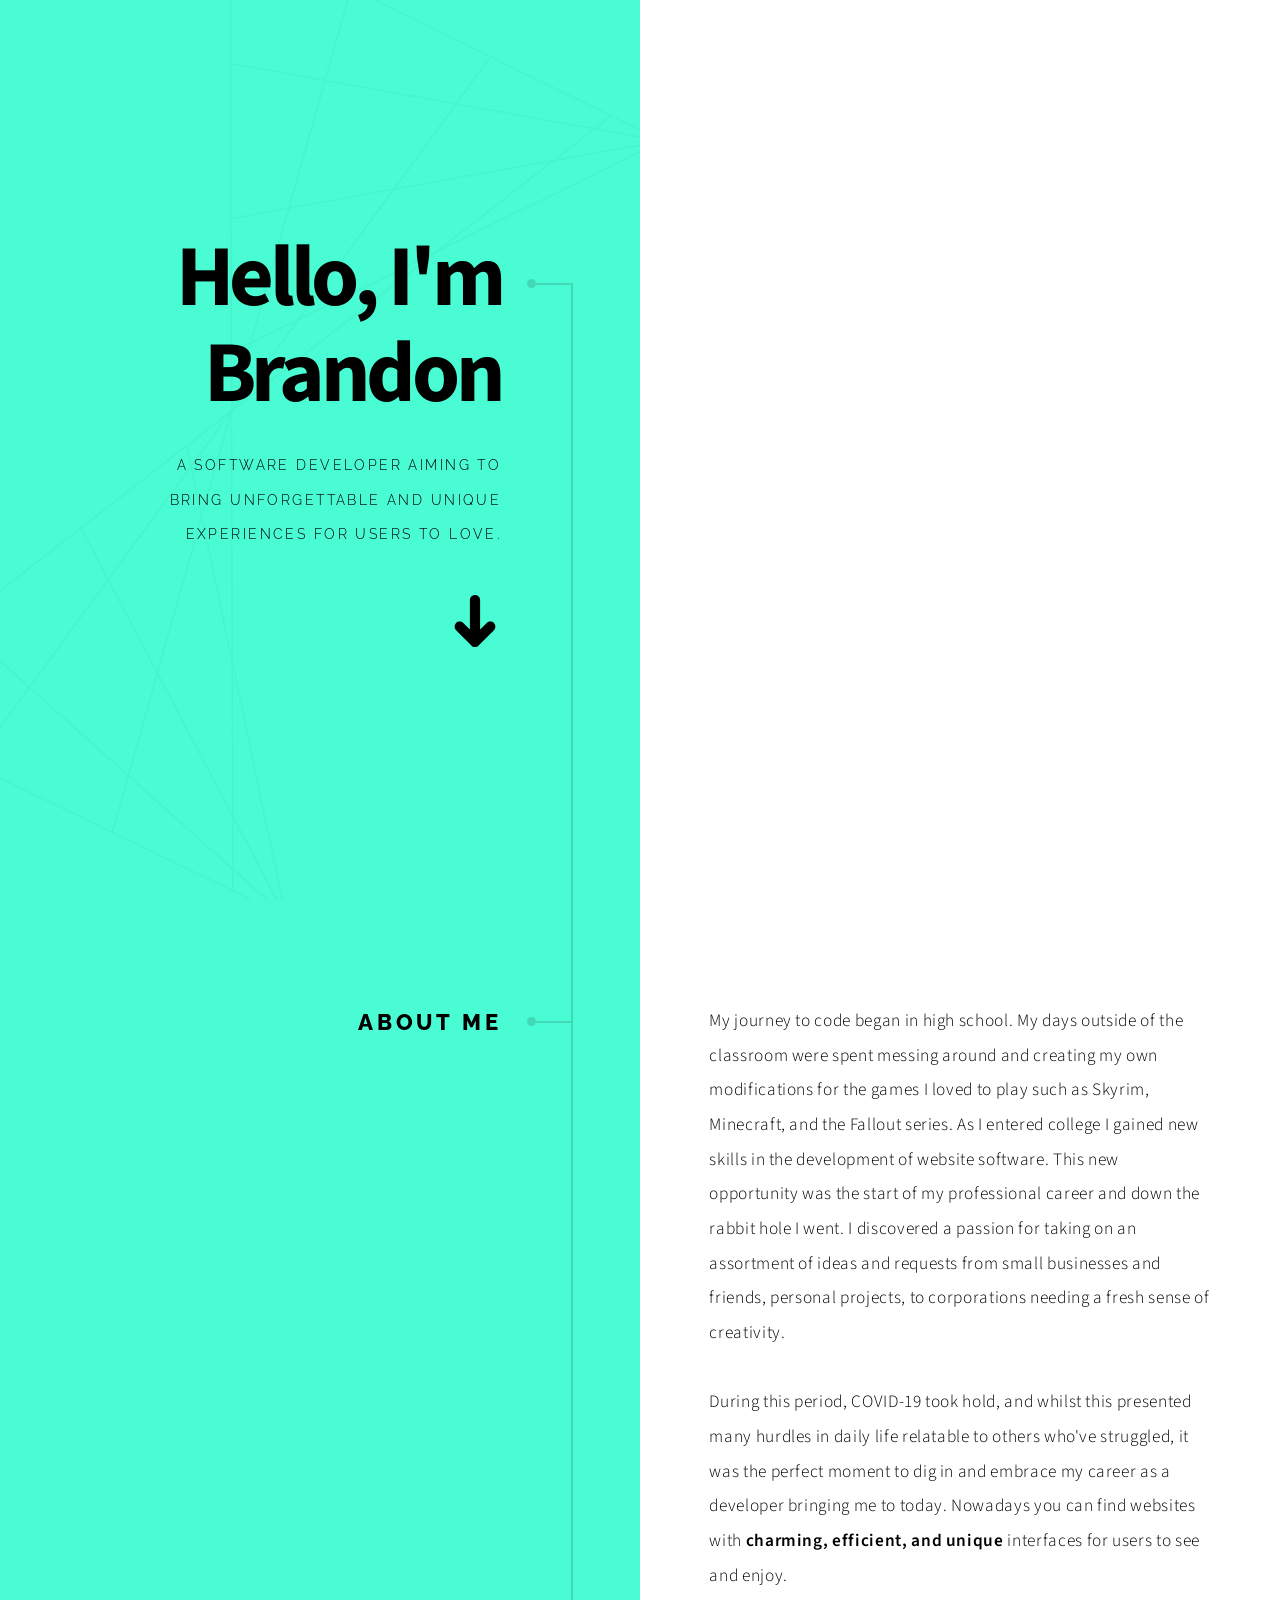
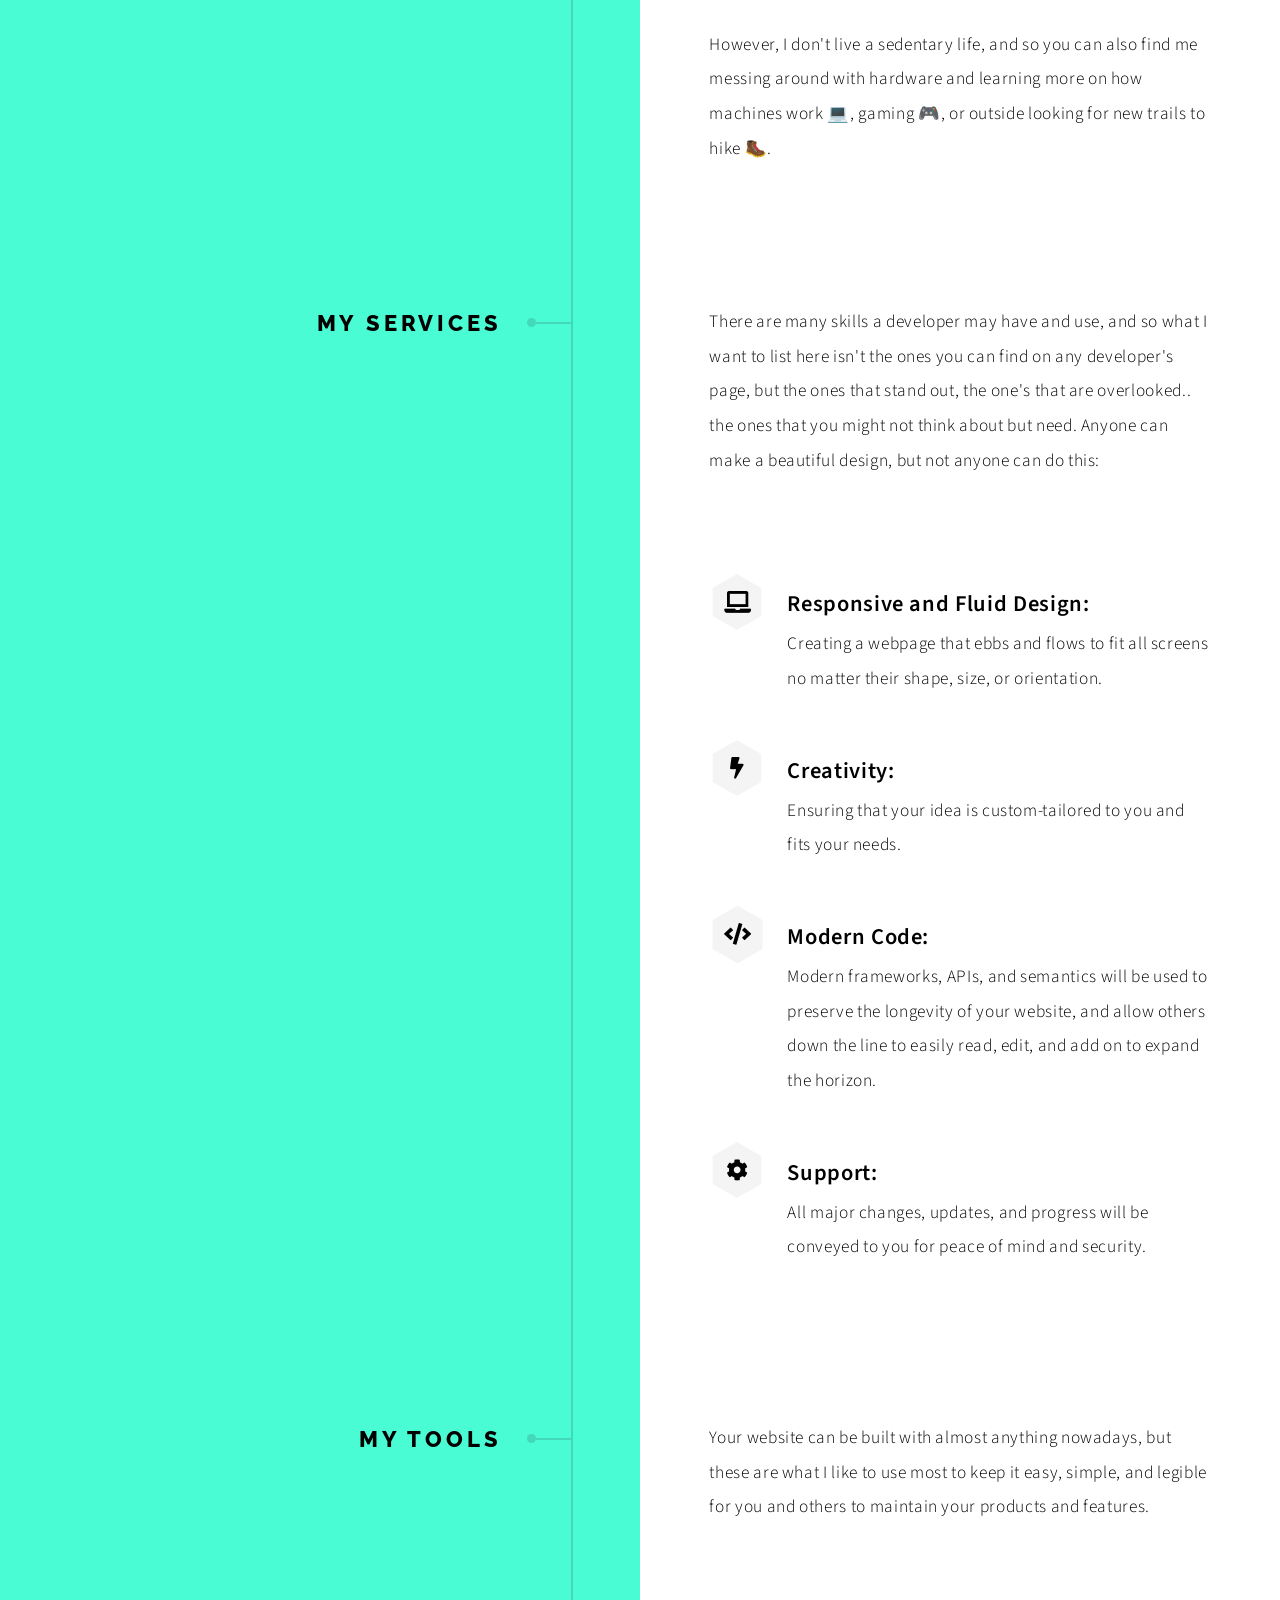
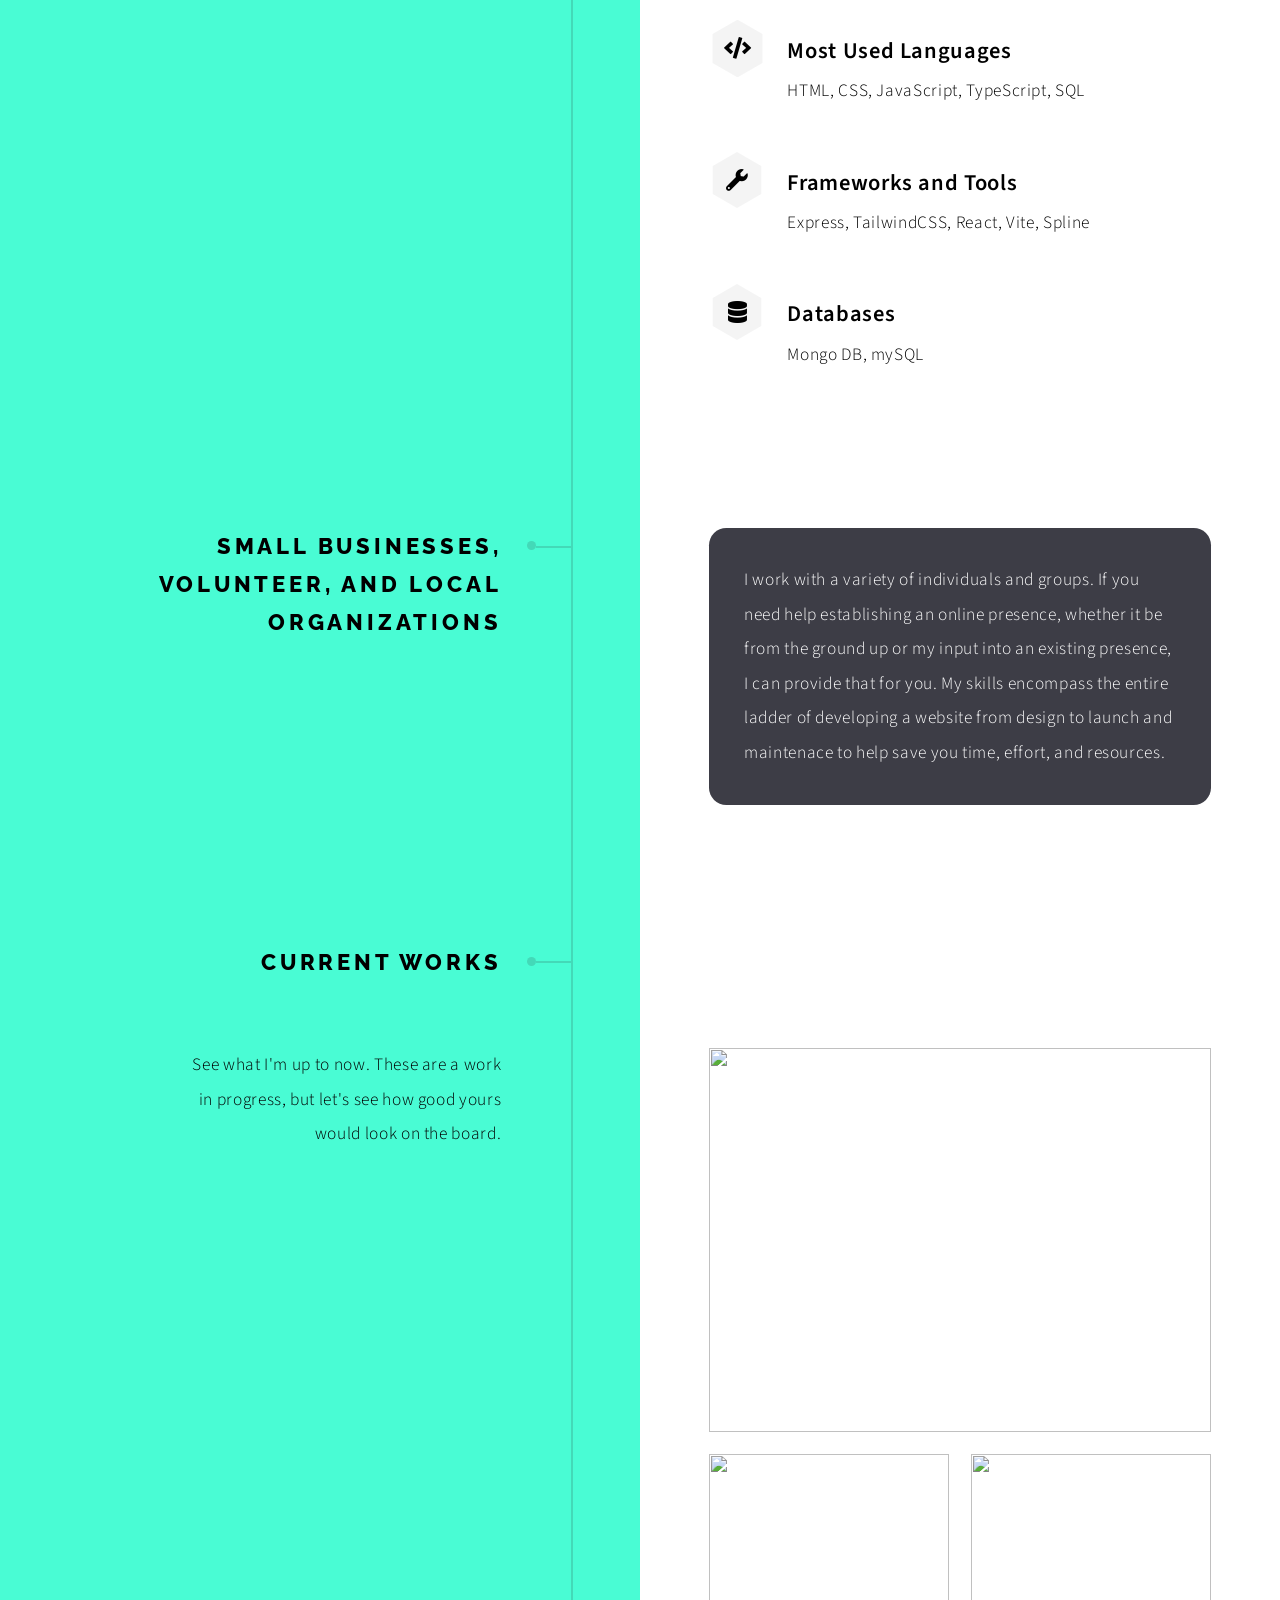
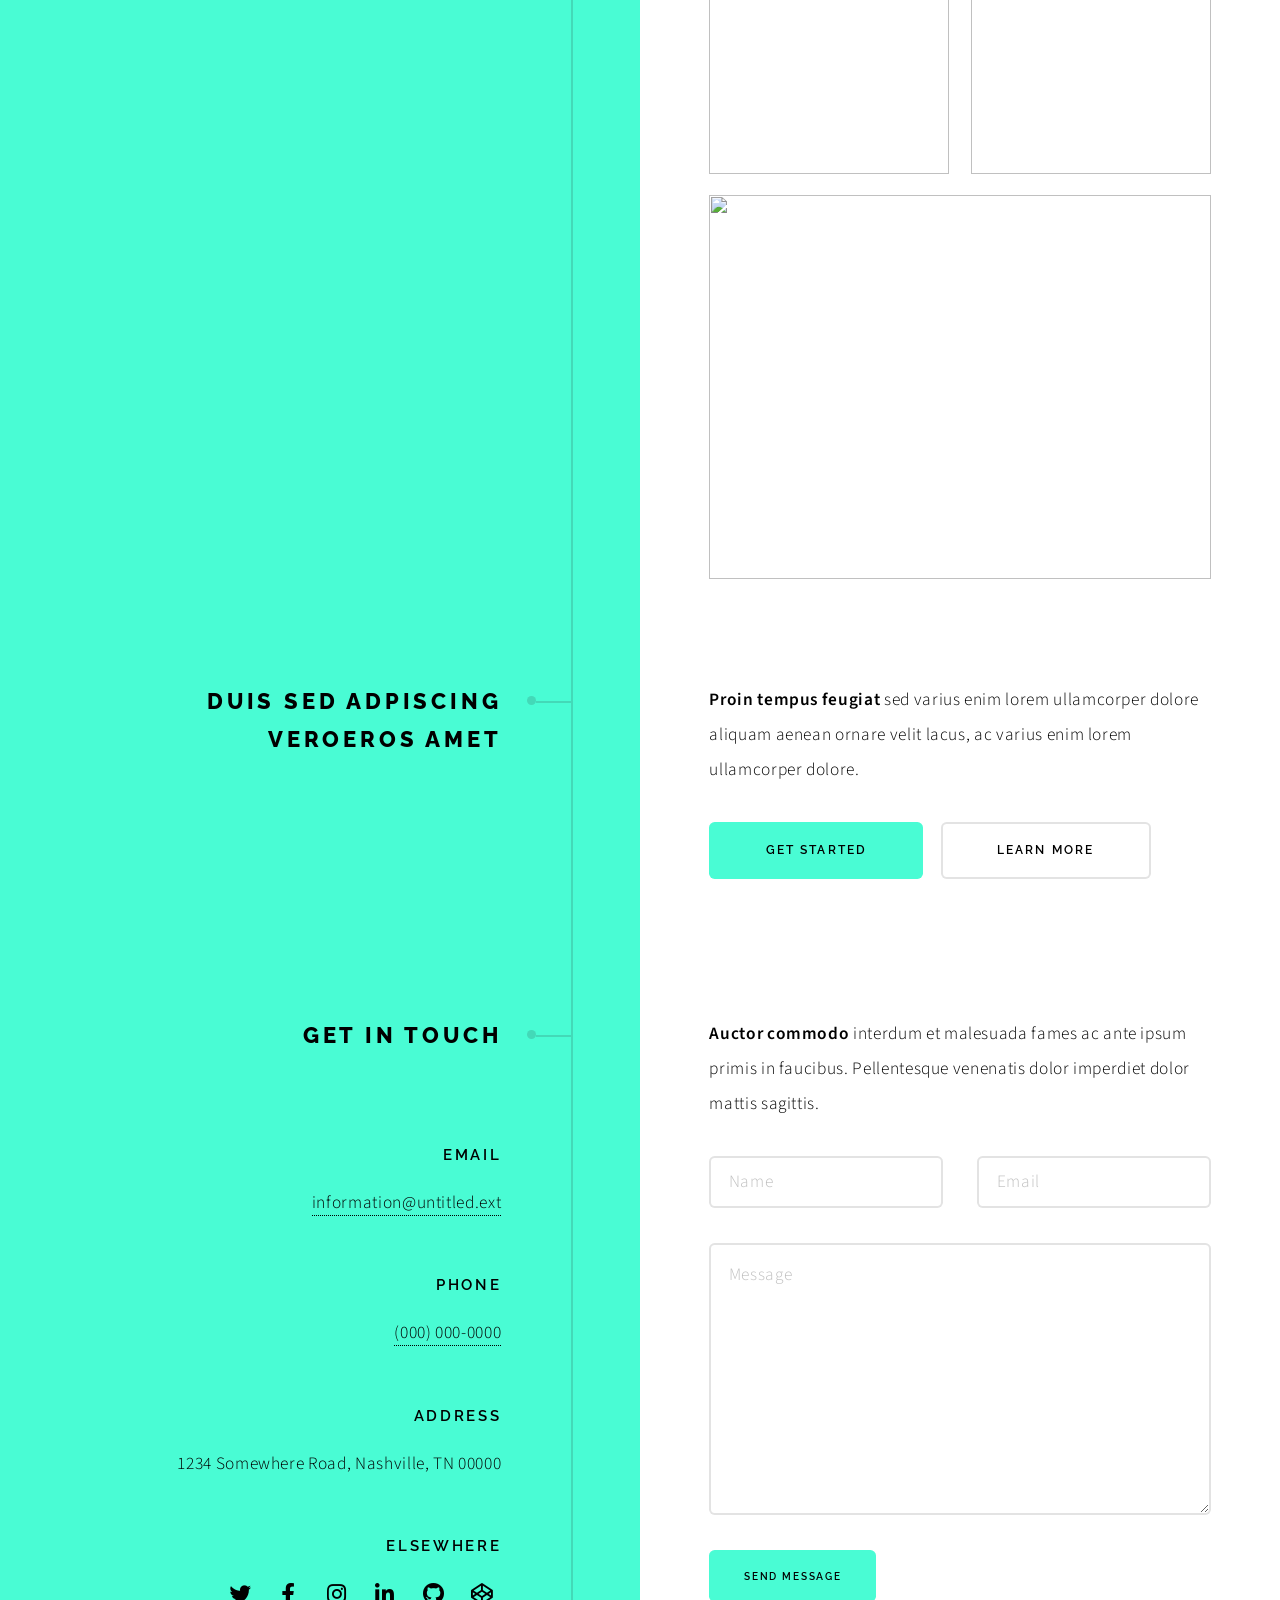
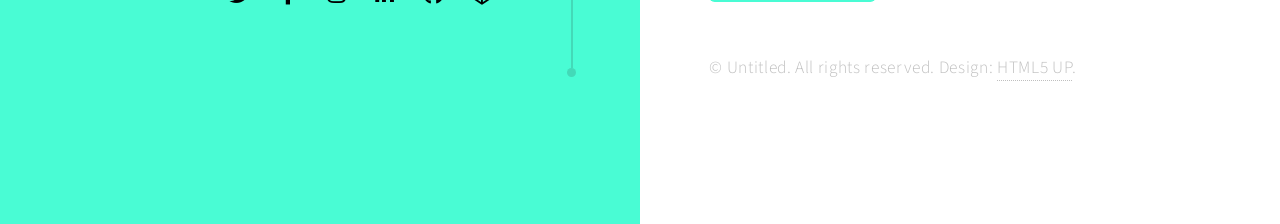
==== commit 8c5057b4: "Restyled everything and added graphical interaction" ====
--- a/index.html
+++ b/index.html
@@ -24,7 +24,9 @@
 							</ul>
 						</header>
 						<div class="content">
-							<span class="image fill" data-position="center"><img src="images/pic01.jpg" alt="" /></span>
+							<span class="image fill" data-position="center">
+								<spline-viewer url="https://prod.spline.design/YffE-9GT7FEFeVQX/scene.splinecode"></spline-viewer>
+							</span>
 						</div>
 					</section>
 
@@ -59,6 +61,20 @@
 						</div>
 					</section>
 
+					<!-- Section -->
+					<section>
+						<header>
+							<h2>My Tools</h2>
+						</header>
+						<div class="content">
+							<p>Your website can be built with almost anything nowadays, but these are what I like to use most to keep it easy, simple, and legible for you and others to maintain your products and features.</p>
+							<ul class="feature-icons">
+								<li class="icon solid fa-code"><span class="boldWords doubleFont">Most Used Languages</span><br/>HTML, CSS, JavaScript, TypeScript, SQL</li>
+								<li class="icon solid fa-wrench"><span class="boldWords doubleFont">Frameworks and Tools</span><br/>Express, TailwindCSS, React, Vite, Spline</li>
+								<li class="icon solid fa-database"><span class="boldWords doubleFont">Databases</span><br/>Mongo DB, mySQL</li>
+							</ul>
+					</section>
+
 				<!-- Section -->
 					<section>
 						<header>
@@ -72,16 +88,14 @@
 				<!-- Section -->
 					<section>
 						<header>
-							<h2>Ultrices erat magna sed condimentum</h2>
-						</header>
-						<div class="content">
-							<p><strong>Integer mollis egestas</strong> nam maximus erat id euismod egestas. Pellentesque sapien ac quam. Lorem ipsum dolor sit nullam.</p>
-
+							<h2>Current Works</h2>
+						</header>
+						<div class="content">
+							
 							<!-- Section -->
 								<section>
 									<header>
-										<h3>Erat aliquam</h3>
-										<p>Vehicula ultrices dolor amet ultricies et condimentum. Magna sed etiam consequat, et lorem adipiscing sed dolor sit amet, consectetur amet do eiusmod tempor incididunt  ipsum suspendisse ultrices gravida.</p>
+										<p>See what I'm up to now. These are a work in progress, but let's see how good yours would look on the board.</p>
 									</header>
 									<div class="content">
 										<div class="gallery">
@@ -89,36 +103,6 @@
 											<a href="images/gallery/fulls/02.jpg"><img src="images/gallery/thumbs/02.jpg" alt="" /></a>
 											<a href="images/gallery/fulls/03.jpg"><img src="images/gallery/thumbs/03.jpg" alt="" /></a>
 											<a href="images/gallery/fulls/04.jpg" class="landscape"><img src="images/gallery/thumbs/04.jpg" alt="" /></a>
-										</div>
-									</div>
-								</section>
-
-							<!-- Section -->
-								<section>
-									<header>
-										<h3>Nisl consequat</h3>
-										<p>Aenean ornare velit lacus, ac varius enim ullamcorper eu. Proin aliquam sed facilisis ante interdum congue. Integer mollis, nisl amet convallis, porttitor magna ullamcorper, amet mauris. Ut magna finibus nisi nec lacinia ipsum maximus.</p>
-									</header>
-									<div class="content">
-										<div class="gallery">
-											<a href="images/gallery/fulls/05.jpg" class="landscape"><img src="images/gallery/thumbs/05.jpg" alt="" /></a>
-											<a href="images/gallery/fulls/06.jpg"><img src="images/gallery/thumbs/06.jpg" alt="" /></a>
-											<a href="images/gallery/fulls/07.jpg"><img src="images/gallery/thumbs/07.jpg" alt="" /></a>
-										</div>
-									</div>
-								</section>
-
-							<!-- Section -->
-								<section>
-									<header>
-										<h3>Lorem gravida</h3>
-										<p>Proin aliquam facilisis ante interdum. Sed nulla amet lorem feugiat tempus aenean ornare velit lacus, ac varius sed enim lorem ullamcorper dolore.  ac varius enim lorem ullamcorper dolore. Proin aliquam facilisis.</p>
-									</header>
-									<div class="content">
-										<div class="gallery">
-											<a href="images/gallery/fulls/08.jpg" class="portrait"><img src="images/gallery/thumbs/08.jpg" alt="" /></a>
-											<a href="images/gallery/fulls/09.jpg" class="portrait"><img src="images/gallery/thumbs/09.jpg" alt="" /></a>
-											<a href="images/gallery/fulls/10.jpg" class="landscape"><img src="images/gallery/thumbs/10.jpg" alt="" /></a>
 										</div>
 									</div>
 								</section>
@@ -473,6 +457,7 @@
 			<script src="assets/js/breakpoints.min.js"></script>
 			<script src="assets/js/util.js"></script>
 			<script src="assets/js/main.js"></script>
+			<script type="module" src="https://unpkg.com/@splinetool/viewer@1.10.22/build/spline-viewer.js"></script>
 
 	</body>
 </html>
--- a/assets/css/main.css
+++ b/assets/css/main.css
@@ -3174,7 +3174,7 @@
 			margin: 2.5rem 0 0 0;
 			padding: 0.5rem 0 0 4.5rem;
 			position: relative;
-			width: 50%;
+			width: 100%;
 		}
 
 			ul.feature-icons li:before {
@@ -3900,8 +3900,8 @@
 
 .rounded {
 	border-radius: 1rem;
-	border-color: blue;
-	background-color: blue;
+	border-color: rgb(61, 61, 70);
+	background-color: rgb(61, 61, 70);
 	padding: 2rem;
 	color: white;
 }
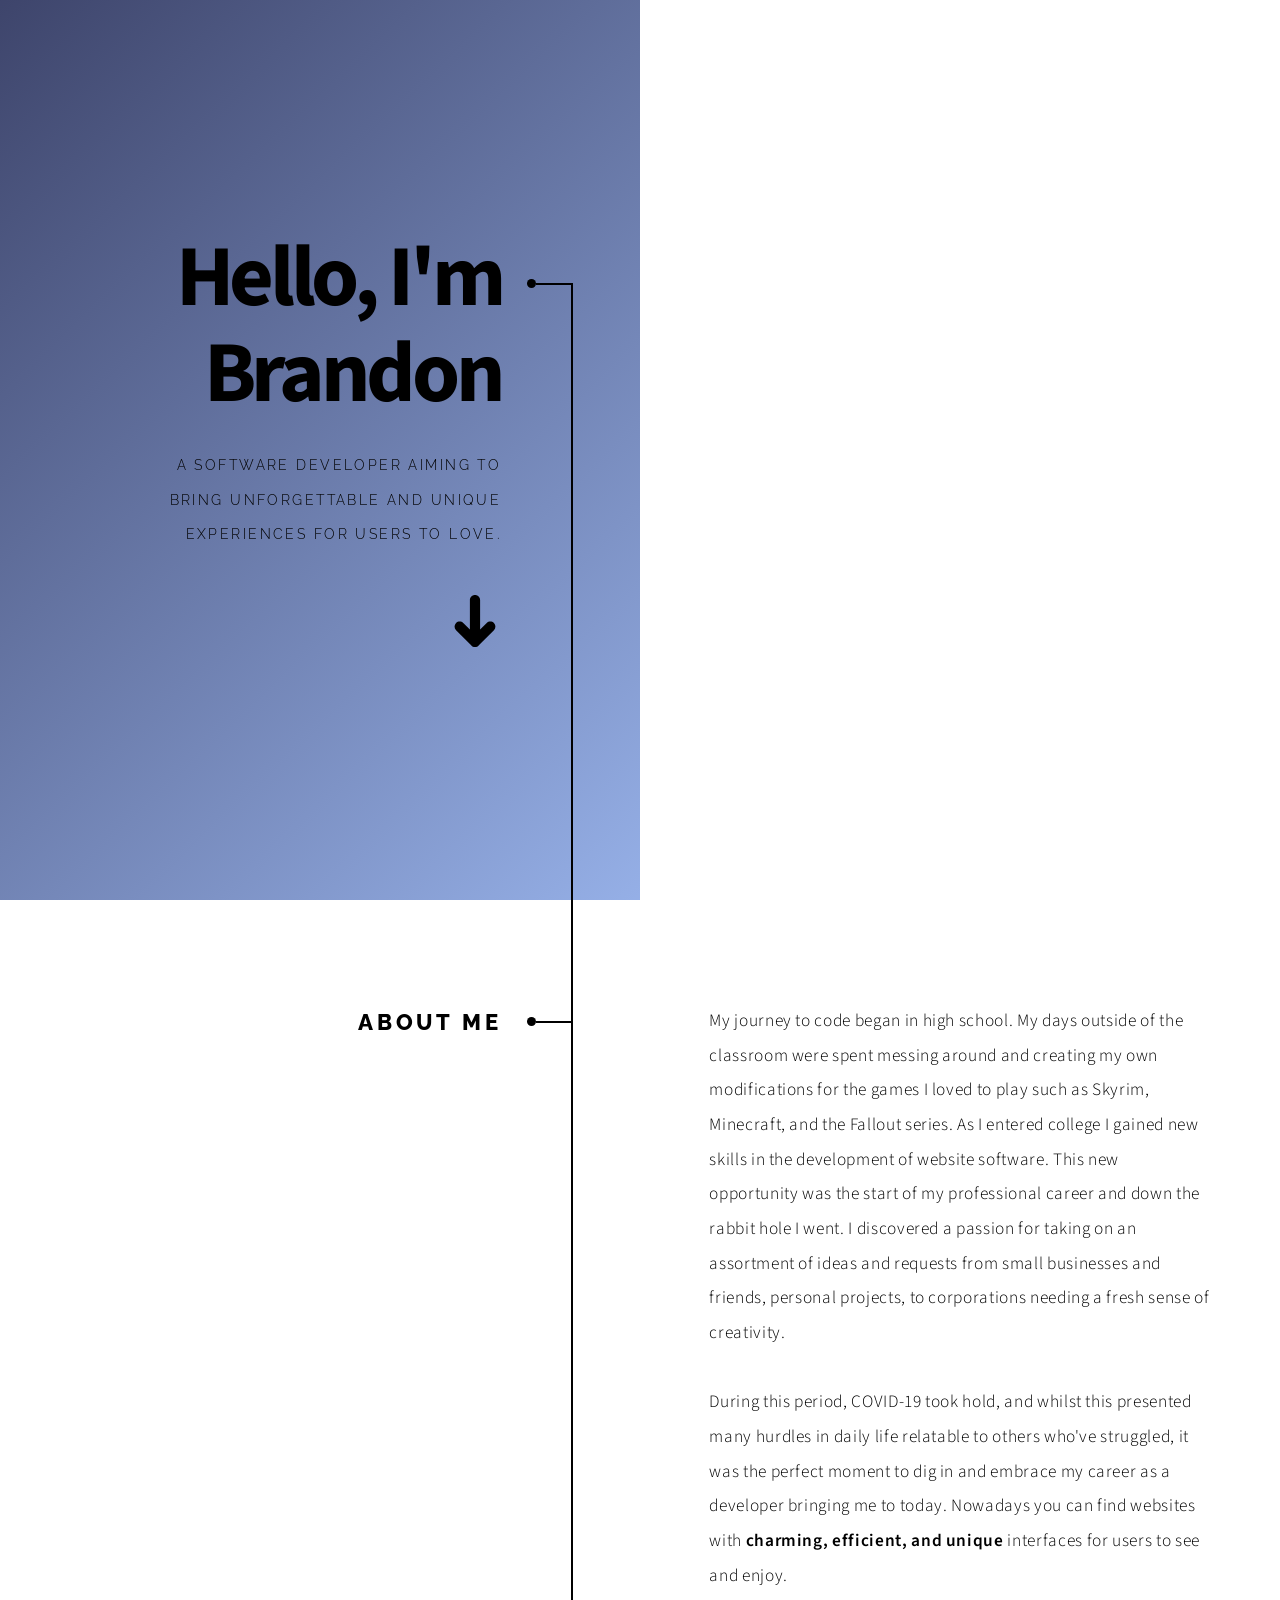
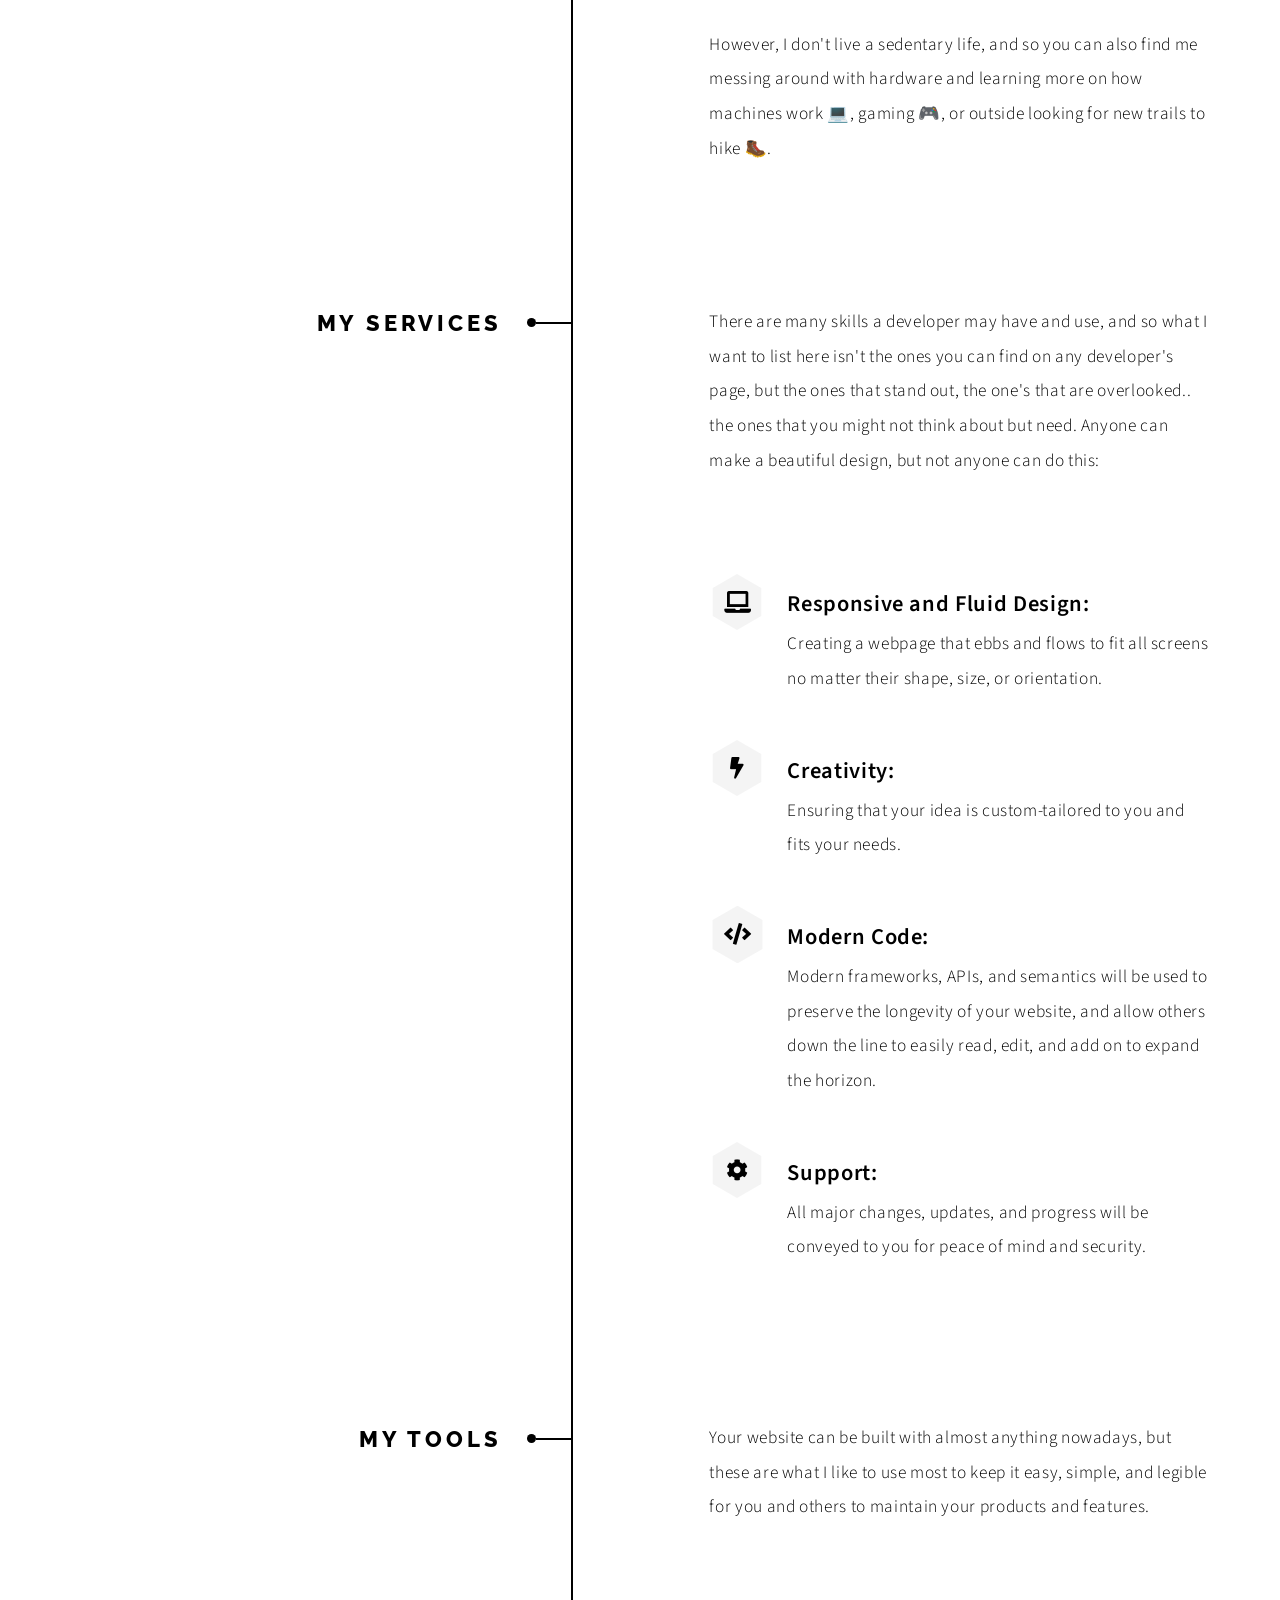
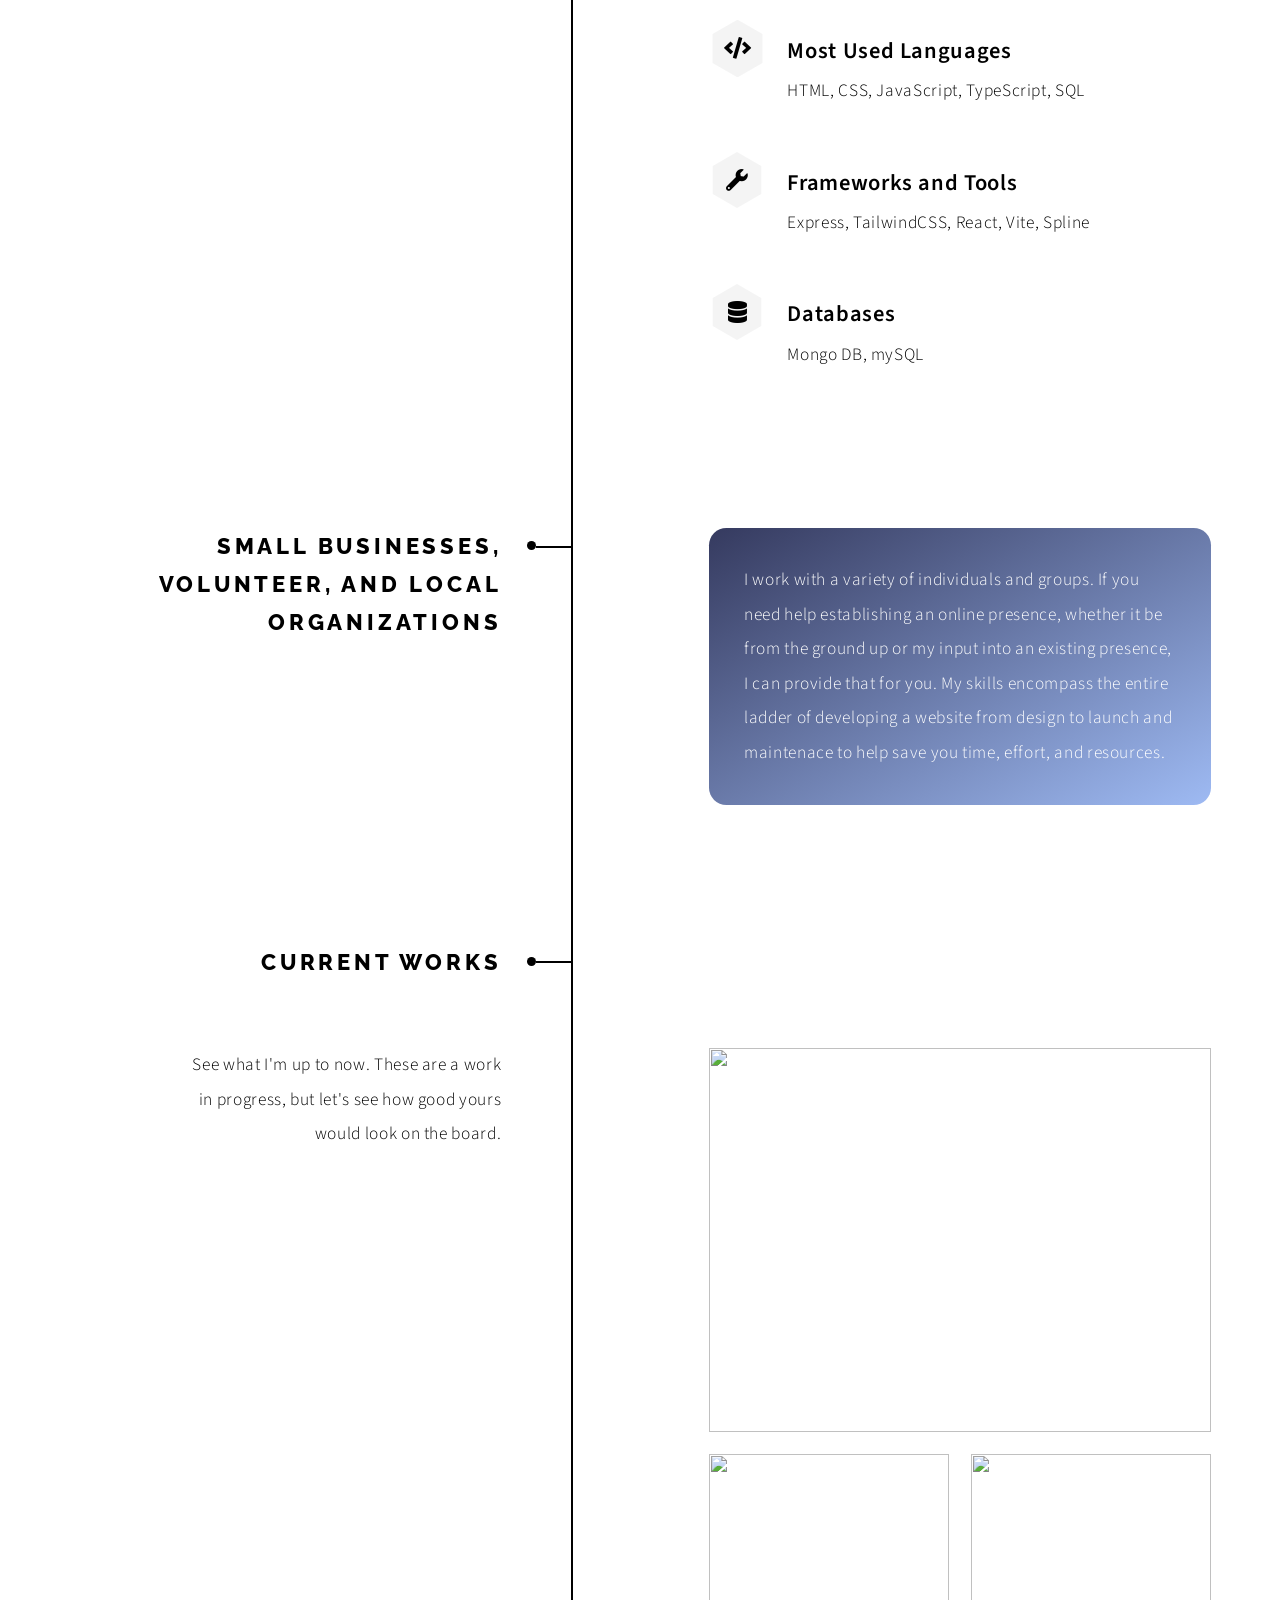
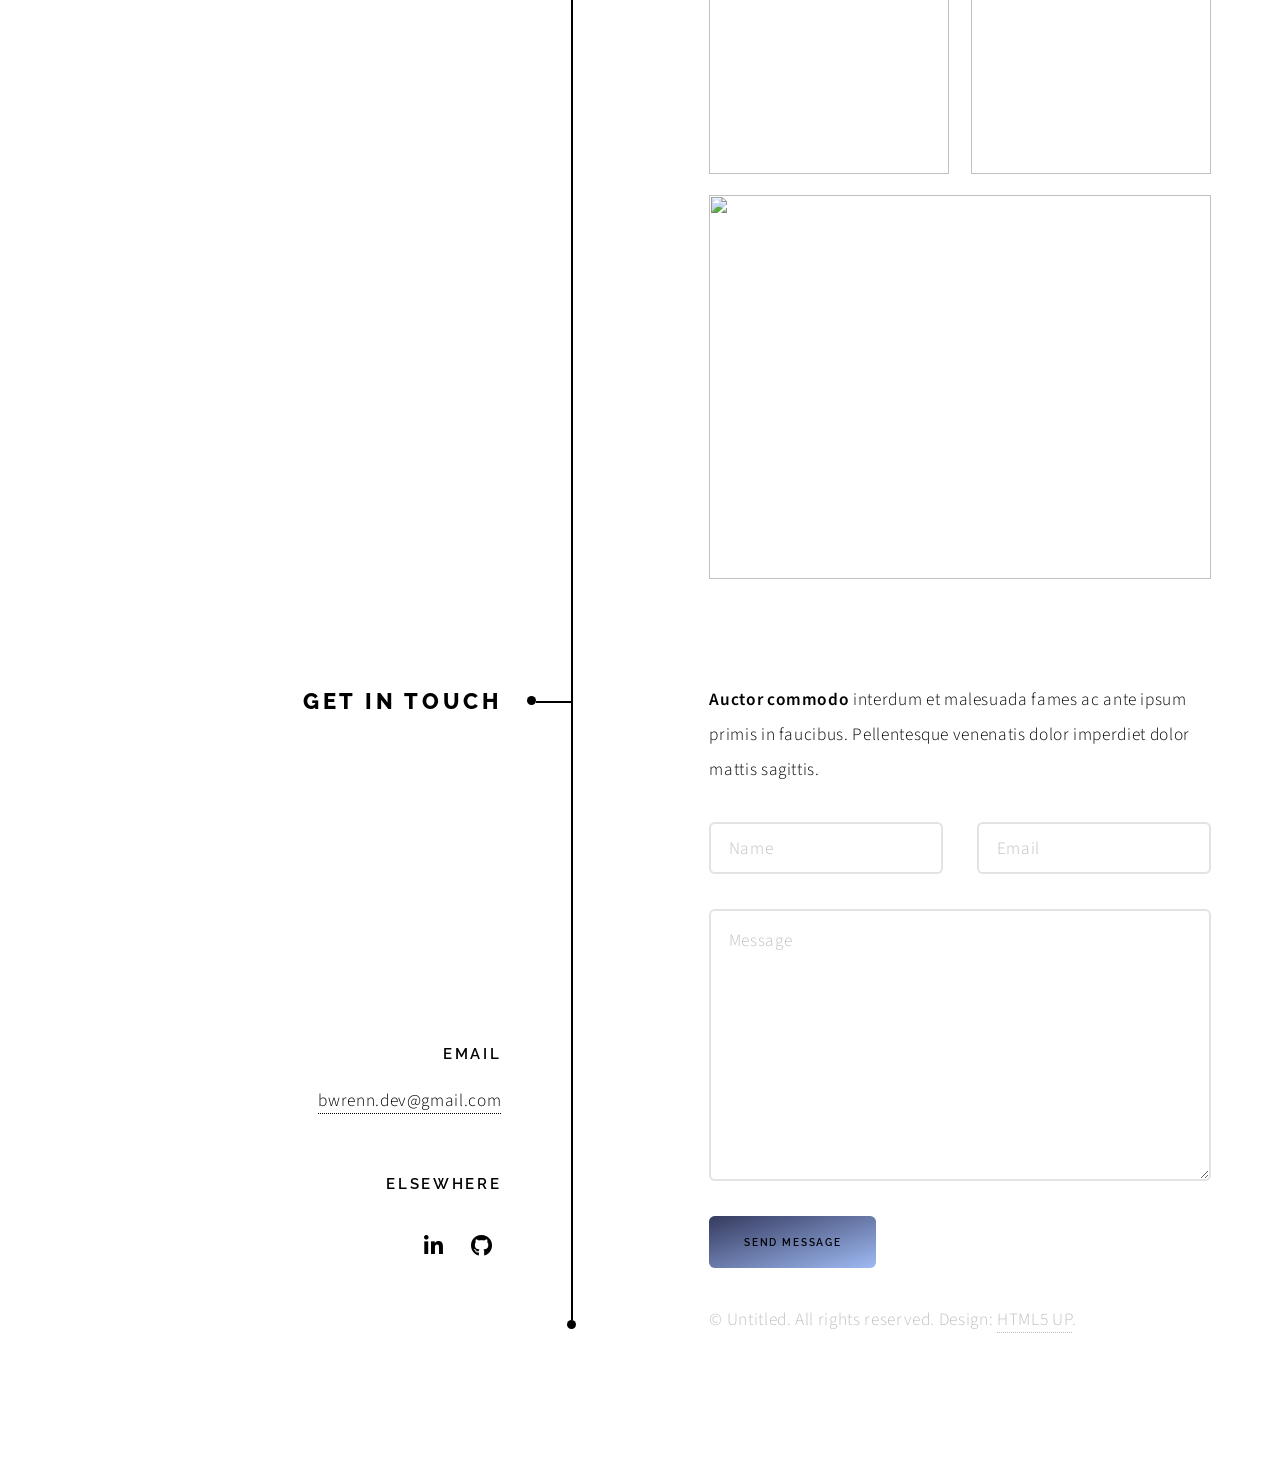
==== commit f61ae276: "Removed redundancy and added new links and styles" ====
--- a/index.html
+++ b/index.html
@@ -113,288 +113,6 @@
 				<!-- Section -->
 					<section>
 						<header>
-							<h2>Duis sed adpiscing veroeros amet</h2>
-						</header>
-						<div class="content">
-							<p><strong>Proin tempus feugiat</strong> sed varius enim lorem ullamcorper dolore aliquam aenean ornare velit lacus, ac varius enim lorem ullamcorper dolore.</p>
-							<ul class="actions">
-								<li><a href="#" class="button primary large">Get Started</a></li>
-								<li><a href="#" class="button large">Learn More</a></li>
-							</ul>
-						</div>
-					</section>
-
-				<!-- Elements -->
-				<!--
-					<section>
-						<header>
-							<h2>Elements</h2>
-						</header>
-						<div class="content">
-
-							<section>
-								<header>
-									<h3>Text</h3>
-								</header>
-								<div class="content">
-									<p>This is <b>bold</b> and this is <strong>strong</strong>. This is <i>italic</i> and this is <em>emphasized</em>.
-									This is <sup>superscript</sup> text and this is <sub>subscript</sub> text.
-									This is <u>underlined</u> and this is code: <code>for (;;) { ... }</code>. Finally, <a href="#">this is a link</a>.</p>
-									<hr />
-									<h2>Heading Level 2</h2>
-									<h3>Heading Level 3</h3>
-									<h4>Heading Level 4</h4>
-									<h5>Heading Level 5</h5>
-									<hr />
-									<h5>Blockquote</h5>
-									<blockquote>Fringilla nisl. Donec accumsan interdum nisi, quis tincidunt felis sagittis eget tempus euismod. Vestibulum ante ipsum primis in faucibus vestibulum. Blandit adipiscing eu felis iaculis volutpat ac adipiscing accumsan faucibus. Vestibulum ante ipsum primis in faucibus lorem ipsum dolor sit amet nullam adipiscing eu felis.</blockquote>
-									<h5>Preformatted</h5>
-									<pre><code>i = 0;
-
-while (!deck.isInOrder()) {
-  print 'Iteration ' + i;
-  deck.shuffle();
-  i++;
-}
-
-print 'Sorted in ' + i + ' iterations.';</code></pre>
-								</div>
-							</section>
-
-							<section>
-								<header>
-									<h3>Lists</h3>
-								</header>
-								<div class="content">
-
-									<h4>Unordered</h4>
-									<ul>
-										<li>Dolor pulvinar etiam.</li>
-										<li>Sagittis adipiscing.</li>
-										<li>Felis enim feugiat.</li>
-									</ul>
-
-									<h4>Alternate</h4>
-									<ul class="alt">
-										<li>Dolor pulvinar etiam.</li>
-										<li>Sagittis adipiscing.</li>
-										<li>Felis enim feugiat.</li>
-									</ul>
-
-									<h4>Ordered</h4>
-									<ol>
-										<li>Dolor pulvinar etiam.</li>
-										<li>Etiam vel felis viverra.</li>
-										<li>Felis enim feugiat.</li>
-										<li>Dolor pulvinar etiam.</li>
-										<li>Etiam vel felis lorem.</li>
-										<li>Felis enim et feugiat.</li>
-									</ol>
-									<h4>Icons</h4>
-									<ul class="icons">
-										<li><a href="#" class="icon brands fa-twitter"><span class="label">Twitter</span></a></li>
-										<li><a href="#" class="icon brands fa-facebook-f"><span class="label">Facebook</span></a></li>
-										<li><a href="#" class="icon brands fa-instagram"><span class="label">Instagram</span></a></li>
-										<li><a href="#" class="icon brands fa-github"><span class="label">Github</span></a></li>
-									</ul>
-
-									<h4>Actions</h4>
-									<ul class="actions">
-										<li><a href="#" class="button primary">Default</a></li>
-										<li><a href="#" class="button">Default</a></li>
-									</ul>
-									<ul class="actions stacked">
-										<li><a href="#" class="button primary">Default</a></li>
-										<li><a href="#" class="button">Default</a></li>
-									</ul>
-								</div>
-							</section>
-
-							<section>
-								<header>
-									<h3>Table</h3>
-								</header>
-								<div class="content">
-									<h4>Default</h4>
-									<div class="table-wrapper">
-										<table>
-											<thead>
-												<tr>
-													<th>Name</th>
-													<th>Description</th>
-													<th>Price</th>
-												</tr>
-											</thead>
-											<tbody>
-												<tr>
-													<td>Item One</td>
-													<td>Ante turpis integer aliquet porttitor.</td>
-													<td>29.99</td>
-												</tr>
-												<tr>
-													<td>Item Two</td>
-													<td>Vis ac commodo adipiscing arcu aliquet.</td>
-													<td>19.99</td>
-												</tr>
-												<tr>
-													<td>Item Three</td>
-													<td> Morbi faucibus arcu accumsan lorem.</td>
-													<td>29.99</td>
-												</tr>
-												<tr>
-													<td>Item Four</td>
-													<td>Vitae integer tempus condimentum.</td>
-													<td>19.99</td>
-												</tr>
-												<tr>
-													<td>Item Five</td>
-													<td>Ante turpis integer aliquet porttitor.</td>
-													<td>29.99</td>
-												</tr>
-											</tbody>
-											<tfoot>
-												<tr>
-													<td colspan="2"></td>
-													<td>100.00</td>
-												</tr>
-											</tfoot>
-										</table>
-									</div>
-
-									<h4>Alternate</h4>
-									<div class="table-wrapper">
-										<table class="alt">
-											<thead>
-												<tr>
-													<th>Name</th>
-													<th>Description</th>
-													<th>Price</th>
-												</tr>
-											</thead>
-											<tbody>
-												<tr>
-													<td>Item One</td>
-													<td>Ante turpis integer aliquet porttitor.</td>
-													<td>29.99</td>
-												</tr>
-												<tr>
-													<td>Item Two</td>
-													<td>Vis ac commodo adipiscing arcu aliquet.</td>
-													<td>19.99</td>
-												</tr>
-												<tr>
-													<td>Item Three</td>
-													<td> Morbi faucibus arcu accumsan lorem.</td>
-													<td>29.99</td>
-												</tr>
-												<tr>
-													<td>Item Four</td>
-													<td>Vitae integer tempus condimentum.</td>
-													<td>19.99</td>
-												</tr>
-												<tr>
-													<td>Item Five</td>
-													<td>Ante turpis integer aliquet porttitor.</td>
-													<td>29.99</td>
-												</tr>
-											</tbody>
-											<tfoot>
-												<tr>
-													<td colspan="2"></td>
-													<td>100.00</td>
-												</tr>
-											</tfoot>
-										</table>
-									</div>
-								</div>
-							</section>
-
-							<section>
-								<header>
-									<h3>Buttons</h3>
-								</header>
-								<div class="content">
-									<ul class="actions">
-										<li><a href="#" class="button primary">Primary</a></li>
-										<li><a href="#" class="button">Default</a></li>
-									</ul>
-									<ul class="actions">
-										<li><a href="#" class="button large">Large</a></li>
-										<li><a href="#" class="button">Default</a></li>
-										<li><a href="#" class="button small">Small</a></li>
-									</ul>
-									<ul class="actions">
-										<li><a href="#" class="button primary icon solid fa-download">Icon</a></li>
-										<li><a href="#" class="button icon solid fa-download">Icon</a></li>
-									</ul>
-									<ul class="actions">
-										<li><span class="button primary disabled">Disabled</span></li>
-										<li><span class="button disabled">Disabled</span></li>
-									</ul>
-								</div>
-							</section>
-
-							<section>
-								<header>
-									<h3>Form</h3>
-								</header>
-								<div class="content">
-									<form method="post" action="#">
-										<div class="fields">
-											<div class="field half">
-												<label for="demo-name">Name</label>
-												<input type="text" name="demo-name" id="demo-name" value="" placeholder="Jane Doe" />
-											</div>
-											<div class="field half">
-												<label for="demo-email">Email</label>
-												<input type="email" name="demo-email" id="demo-email" value="" placeholder="jane@untitled.tld" />
-											</div>
-											<div class="field">
-												<label for="demo-category">Category</label>
-												<select name="demo-category" id="demo-category">
-													<option value="">-</option>
-													<option value="1">Manufacturing</option>
-													<option value="1">Shipping</option>
-													<option value="1">Administration</option>
-													<option value="1">Human Resources</option>
-												</select>
-											</div>
-											<div class="field half">
-												<input type="radio" id="demo-priority-low" name="demo-priority" checked>
-												<label for="demo-priority-low">Low</label>
-											</div>
-											<div class="field half">
-												<input type="radio" id="demo-priority-high" name="demo-priority">
-												<label for="demo-priority-high">High</label>
-											</div>
-											<div class="field half">
-												<input type="checkbox" id="demo-copy" name="demo-copy">
-												<label for="demo-copy">Email me a copy</label>
-											</div>
-											<div class="field half">
-												<input type="checkbox" id="demo-human" name="demo-human" checked>
-												<label for="demo-human">Not a robot</label>
-											</div>
-											<div class="field">
-												<label for="demo-message">Message</label>
-												<textarea name="demo-message" id="demo-message" placeholder="Enter your message" rows="6"></textarea>
-											</div>
-										</div>
-										<ul class="actions">
-											<li><input type="submit" value="Send Message" class="primary" /></li>
-											<li><input type="reset" value="Reset" /></li>
-										</ul>
-									</form>
-								</div>
-							</section>
-
-						</div>
-					</section>
-				-->
-
-				<!-- Section -->
-					<section>
-						<header>
 							<h2>Get in touch</h2>
 						</header>
 						<div class="content">
@@ -420,25 +138,14 @@
 							<ul class="items">
 								<li>
 									<h3>Email</h3>
-									<a href="#">information@untitled.ext</a>
-								</li>
-								<li>
-									<h3>Phone</h3>
-									<a href="#">(000) 000-0000</a>
-								</li>
-								<li>
-									<h3>Address</h3>
-									<span>1234 Somewhere Road, Nashville, TN 00000</span>
+									<a href="mailto:bwrenn.dev@gmail.com" style="text-decoration: none !important; text-decoration: none;">bwrenn.dev@gmail.com</a>
 								</li>
 								<li>
 									<h3>Elsewhere</h3>
 									<ul class="icons">
-										<li><a href="#" class="icon brands fa-twitter"><span class="label">Twitter</span></a></li>
-										<li><a href="#" class="icon brands fa-facebook-f"><span class="label">Facebook</span></a></li>
-										<li><a href="#" class="icon brands fa-instagram"><span class="label">Instagram</span></a></li>
-										<li><a href="#" class="icon brands fa-linkedin-in"><span class="label">LinkedIn</span></a></li>
-										<li><a href="#" class="icon brands fa-github"><span class="label">GitHub</span></a></li>
-										<li><a href="#" class="icon brands fa-codepen"><span class="label">Codepen</span></a></li>
+										<li><a href="https://x.com/BwrennDev" class="icon brands fa-brands fa-x-twitter"><span class="label">X-Twitter</span></a></li>
+										<li><a href="www.linkedin.com/in/dev-brandon-wrenn" class="icon brands fa-linkedin-in"><span class="label">LinkedIn</span></a></li>
+										<li><a href="https://github.com/thetllgiraffe" class="icon brands fa-github"><span class="label">GitHub</span></a></li>
 									</ul>
 								</li>
 							</ul>
@@ -458,6 +165,7 @@
 			<script src="assets/js/util.js"></script>
 			<script src="assets/js/main.js"></script>
 			<script type="module" src="https://unpkg.com/@splinetool/viewer@1.10.22/build/spline-viewer.js"></script>
+			<script src="https://kit.fontawesome.com/62712f857a.js" crossorigin="anonymous"></script>
 
 	</body>
 </html>
--- a/assets/css/main.css
+++ b/assets/css/main.css
@@ -1961,7 +1961,9 @@
 		input[type="button"].primary,
 		button.primary,
 		.button.primary {
-			background-color: #49fcd4;
+			/*background-color: #49fcd4;*/
+			background-image: linear-gradient(to bottom right, #353A5F, #9EBAF3);
+			border-image-slice: 1;
 			box-shadow: none;
 			color: #000000 !important;
 		}
@@ -1971,7 +1973,8 @@
 			input[type="button"].primary:hover,
 			button.primary:hover,
 			.button.primary:hover {
-				background-color: #93ffe7;
+				/*background-color: #93ffe7;*/
+				background-image: linear-gradient(to bottom right, #353A5F, #9EBAF3);
 			}
 
 			input[type="submit"].primary:active,
@@ -1979,7 +1982,8 @@
 			input[type="button"].primary:active,
 			button.primary:active,
 			.button.primary:active {
-				background-color: #44f2cb;
+				/*background-color: #44f2cb;*/
+				background-image: linear-gradient(to bottom right, #353A5F, #9EBAF3);
 			}
 
 		@media screen and (max-width: 736px) {
@@ -2249,15 +2253,19 @@
 		input[type="checkbox"]:checked + label:before,
 		input[type="radio"]:checked + label:before {
 			content: '\f00c';
-			background-color: #49fcd4;
-			border-color: #49fcd4;
-			color: #ffffff;
+			/*background-color: #49fcd4;
+			border-color: #49fcd4;*/
+			background-image: linear-gradient(to bottom right, #353A5F, #9EBAF3);
+			border-image-slice: 1;
+			color: #000000;
 		}
 
 		input[type="checkbox"]:focus + label:before,
 		input[type="radio"]:focus + label:before {
-			border-color: #49fcd4;
-			box-shadow: 0 0 0 1px #49fcd4;
+			/*border-color: #49fcd4;
+			box-shadow: 0 0 0 1px #49fcd4;*/
+			background-image: linear-gradient(to bottom right, #353A5F, #9EBAF3);
+			border-image-slice: 1;
 		}
 
 	input[type="checkbox"] + label:before {
@@ -2851,6 +2859,7 @@
 
 		a.arrow:before {
 			background-image: url("data:image/svg+xml;charset=utf8,%3Csvg xmlns='http://www.w3.org/2000/svg' x='0px' y='0px' viewBox='0 0 512 512'%3E%3Cpath d='M442.53,346.28L293.65,495.16c-0.33,0.33-0.7,0.62-1.05,0.94c-9.16,9.77-22.15,15.9-36.6,15.9 c-14.44,0-27.43-6.13-36.59-15.88c-0.35-0.33-0.72-0.62-1.06-0.96L69.47,346.28c-19.62-19.62-19.62-51.44,0-71.05 c19.62-19.62,51.43-19.62,71.06,0l65.23,65.23V50.24C205.76,22.5,228.25,0,256,0s50.24,22.5,50.24,50.24v290.21l65.23-65.23 c19.62-19.62,51.43-19.62,71.05,0C462.15,294.84,462.15,326.66,442.53,346.28z' fill='%23000000' /%3E%3C/svg%3E");
+			/*background-color: #49fcd4;*/
 			background-position: center;
 			background-repeat: no-repeat;
 			background-size: contain;
@@ -3224,8 +3233,9 @@
 
 		#wrapper:before {
 			background-attachment: fixed;
-			background-color: #49fcd4;
-			background-image: url("data:image/svg+xml;charset=utf8,%3Csvg xmlns='http://www.w3.org/2000/svg' viewBox='0 0 920 1750' x='0px' y='0px'%3E %3Cpath style='fill: rgba(67, 217, 184, 0.25)' d='M889.72,1137.55l-2.91-0.75l-364.39,282.94l-0.7-0.9l-0.51,0.11l-94.77-451.5l-32.51-15.75l-16.73-8.11l0,0.68 l-1.46,0l0-1.39l-1.89-0.92l-112.41-54.47l-0.29,1.03l-1.41-0.37l0.37-1.31l-34.14-16.54l-98.56-47.76l-0.59,0.81l-1.16-0.88 l0.42-0.57L11.43,766.33l-0.25,0.2l-0.9-1.15l102.87-79.98l0.08-0.1l0.02,0.02l116.68-90.72l-0.18-0.34l1.3-0.66l0.05,0.09 l100.5-78.14l-0.07-0.32l0.65-0.14l42.3-32.89l-0.15-54.54l-0.59,0.29l-0.64-1.31l1.23-0.6l-0.01-4.54l-0.33-122.47l-0.99,0.18 l-0.28-1.43l1.27-0.23l-0.4-147.49l-0.87-0.16l0.28-1.43l0.58,0.1l-0.35-127.48l-0.13-0.06l0.64-1.31L489.97,76.8l0.73,0.19 l-0.04,0.14l132.63,65.11l0.33-0.45l1.16,0.88l-0.16,0.22l114.21,56.07l0.45-0.35l0.72,0.93l47.89,23.51l2.76-1.36l0.56,4.61 l-3.32-1.63L571.52,330.88L375.95,482.93l0.66,239.95l51.12,243.57l222.53,107.83l236.23,60.93l2.27-1.77 M375.8,425.34l17.25-8.47 l36.13-127.75l-53.73,9.66L375.8,425.34z M551,241.05l38.19-52.2l-123.83-22.27l-34.13,120.68l98.99-17.81L551,241.05z M532.3,269.09l151.34-27.22l37.63-29.25l-130.48-23.47L532.3,269.09z M303.38,733.9l-2.36-4.48l-44.18-83.78L182.5,747.25 l40.78,36.46l52.69,47.11L303.38,733.9z M277.18,831.91l56.95,50.93L375.69,920l-0.13-49.23l-71.19-135L277.18,831.91z M303.96,731.86l41.93-148.25l-9.74-46.39L257.8,644.33L303.96,731.86z M304.94,733.73l9.55,18.12l61.05,115.78l-0.39-144.6 l-16.9-80.53l-11.71-55.81L304.94,733.73z M375.21,211.79l0.23,85.51l54.17-9.74l34.29-121.23l-88.87-15.98L375.21,211.79z M430.78,288.83l-17.88,63.21L394.81,416l44.01-21.6l90.15-123.23L430.78,288.83z M287.76,898.62l87.99,42.64l-0.05-19.29 l-91.37-81.71l-7.59-6.78l-14.88,52.59L287.76,898.62z M174.26,843.62l86.26,41.8l15-53.03l-93.89-83.95l-53.34,72.91L174.26,843.62 z M113.18,687.22L12.71,765.33l55.69,26.99l58.56,28.38l53.58-73.24l-34.83-31.14L113.18,687.22z M230.62,595.92l-116.27,90.4 l63.02,56.36l4.03,3.61l74.67-102.08l-7.47-14.17L230.62,595.92z M331.94,517.15l-100.15,77.86l25.25,47.88l78.71-107.59l-1.71-8.14 L331.94,517.15z M333.22,516.15l2.02,9.64l1.66,7.92l34.65-47.37L333.22,516.15z M337.31,535.63l9.43,44.95l26.67-94.3 L337.31,535.63z M347.39,583.66l27.74,132.16l-0.62-228.04L347.39,583.66z M374.7,21.83l0.35,127.02l89.27,16.06l24.61-87 L374.7,21.83z M490.25,78.56l-22.26,78.7l-2.24,7.91l124.39,22.37l10.23-13.99l22.04-30.12L490.25,78.56z M623.74,144.09 l-12.29,16.8l-19.71,26.95l131.07,23.58l14.73-11.45L623.74,144.09z M739,200.67l-13.3,10.34l-0.96,0.74l58.14,10.46L739,200.67z M723.19,212.96l-25.33,19.69l-11.14,8.66l97.03-17.45L723.19,212.96z M782.89,225.5l-98.64,17.74l-107.06,83.23L782.89,225.5z M631.68,282.26l49.48-38.47l-150.1,27l-89.41,122.22l129.1-63.37L631.68,282.26z M565.06,334.05l-125.28,61.5l-45.94,62.8 l-14.96,20.44L565.06,334.05z M425.31,412.87l11.65-15.93l-42.69,20.96l-13.66,48.3l-3.58,12.67L425.31,412.87z M392.51,418.76 l-16.71,8.2l0.01,4.72l0.12,45.68L392.51,418.76z M377.21,941.96l21.37,10.36l24.14,11.7l-45.56-40.74L377.21,941.96z M377.15,921.31l34.83,31.15l12.57,11.24l-47.53-90.14L377.15,921.31z M376.63,730.07l0.38,140.33l48.29,91.59L376.63,730.07z M806.29,1197.48l75.8-58.86l-28.56,11.47l-25.6,10.28l14.96,7.25l-0.64,1.31l-16.16-7.83l-124.76,50.1l40.56,36.27L806.29,1197.48z M522.43,1146.18l58.88,111.66l52.71-21.17l64.61-25.95l-75.11-67.17L522.43,1146.18z M621.92,1142.14l-115.78-103.53l-46.8-12.07 l62.33,118.2l7.06-0.18L621.92,1142.14z M700.14,1210.12l124.19-49.87l-42.89-20.78l-155.8,4.04L700.14,1210.12z M679.7,1295.77 l61.03-47.39l-40.9-36.57l-117.85,47.32l42.09,79.82L679.7,1295.77z M522.48,1417.85l1.83-1.42l98.6-76.56l-42.28-80.19 l-84.25,33.83L522.48,1417.85z M496.08,1292.06l83.87-33.68l-59.14-112.16l-55.04,1.43L496.08,1292.06z M465.46,1146.2l54.58-1.42 l-62.61-118.74l-18.03-4.65l0.36-1.41l16.74,4.32l-27.63-52.4L465.46,1146.2z M458.42,1024.79l45.35,11.7l-74.14-66.29 L458.42,1024.79z M431.46,969.87l75.38,67.41l136.26,35.15L431.46,969.87z M649.76,1075.65l-140.54-36.25l114.83,102.68l154.53-4.01 L649.76,1075.65z M656.92,1077.5l124.84,60.5l51.97-1.35l47.7-1.24L656.92,1077.5z M784.62,1139.38l41.54,20.13l56.45-22.67 L784.62,1139.38z'/%3E %3C/svg%3E");
+			/*background-color: #ffffff;*/
+			/*background-image: url("data:image/svg+xml;charset=utf8,%3Csvg xmlns='http://www.w3.org/2000/svg' viewBox='0 0 920 1750' x='0px' y='0px'%3E %3Cpath style='fill: rgba(67, 217, 184, 0.25)' d='M889.72,1137.55l-2.91-0.75l-364.39,282.94l-0.7-0.9l-0.51,0.11l-94.77-451.5l-32.51-15.75l-16.73-8.11l0,0.68 l-1.46,0l0-1.39l-1.89-0.92l-112.41-54.47l-0.29,1.03l-1.41-0.37l0.37-1.31l-34.14-16.54l-98.56-47.76l-0.59,0.81l-1.16-0.88 l0.42-0.57L11.43,766.33l-0.25,0.2l-0.9-1.15l102.87-79.98l0.08-0.1l0.02,0.02l116.68-90.72l-0.18-0.34l1.3-0.66l0.05,0.09 l100.5-78.14l-0.07-0.32l0.65-0.14l42.3-32.89l-0.15-54.54l-0.59,0.29l-0.64-1.31l1.23-0.6l-0.01-4.54l-0.33-122.47l-0.99,0.18 l-0.28-1.43l1.27-0.23l-0.4-147.49l-0.87-0.16l0.28-1.43l0.58,0.1l-0.35-127.48l-0.13-0.06l0.64-1.31L489.97,76.8l0.73,0.19 l-0.04,0.14l132.63,65.11l0.33-0.45l1.16,0.88l-0.16,0.22l114.21,56.07l0.45-0.35l0.72,0.93l47.89,23.51l2.76-1.36l0.56,4.61 l-3.32-1.63L571.52,330.88L375.95,482.93l0.66,239.95l51.12,243.57l222.53,107.83l236.23,60.93l2.27-1.77 M375.8,425.34l17.25-8.47 l36.13-127.75l-53.73,9.66L375.8,425.34z M551,241.05l38.19-52.2l-123.83-22.27l-34.13,120.68l98.99-17.81L551,241.05z M532.3,269.09l151.34-27.22l37.63-29.25l-130.48-23.47L532.3,269.09z M303.38,733.9l-2.36-4.48l-44.18-83.78L182.5,747.25 l40.78,36.46l52.69,47.11L303.38,733.9z M277.18,831.91l56.95,50.93L375.69,920l-0.13-49.23l-71.19-135L277.18,831.91z M303.96,731.86l41.93-148.25l-9.74-46.39L257.8,644.33L303.96,731.86z M304.94,733.73l9.55,18.12l61.05,115.78l-0.39-144.6 l-16.9-80.53l-11.71-55.81L304.94,733.73z M375.21,211.79l0.23,85.51l54.17-9.74l34.29-121.23l-88.87-15.98L375.21,211.79z M430.78,288.83l-17.88,63.21L394.81,416l44.01-21.6l90.15-123.23L430.78,288.83z M287.76,898.62l87.99,42.64l-0.05-19.29 l-91.37-81.71l-7.59-6.78l-14.88,52.59L287.76,898.62z M174.26,843.62l86.26,41.8l15-53.03l-93.89-83.95l-53.34,72.91L174.26,843.62 z M113.18,687.22L12.71,765.33l55.69,26.99l58.56,28.38l53.58-73.24l-34.83-31.14L113.18,687.22z M230.62,595.92l-116.27,90.4 l63.02,56.36l4.03,3.61l74.67-102.08l-7.47-14.17L230.62,595.92z M331.94,517.15l-100.15,77.86l25.25,47.88l78.71-107.59l-1.71-8.14 L331.94,517.15z M333.22,516.15l2.02,9.64l1.66,7.92l34.65-47.37L333.22,516.15z M337.31,535.63l9.43,44.95l26.67-94.3 L337.31,535.63z M347.39,583.66l27.74,132.16l-0.62-228.04L347.39,583.66z M374.7,21.83l0.35,127.02l89.27,16.06l24.61-87 L374.7,21.83z M490.25,78.56l-22.26,78.7l-2.24,7.91l124.39,22.37l10.23-13.99l22.04-30.12L490.25,78.56z M623.74,144.09 l-12.29,16.8l-19.71,26.95l131.07,23.58l14.73-11.45L623.74,144.09z M739,200.67l-13.3,10.34l-0.96,0.74l58.14,10.46L739,200.67z M723.19,212.96l-25.33,19.69l-11.14,8.66l97.03-17.45L723.19,212.96z M782.89,225.5l-98.64,17.74l-107.06,83.23L782.89,225.5z M631.68,282.26l49.48-38.47l-150.1,27l-89.41,122.22l129.1-63.37L631.68,282.26z M565.06,334.05l-125.28,61.5l-45.94,62.8 l-14.96,20.44L565.06,334.05z M425.31,412.87l11.65-15.93l-42.69,20.96l-13.66,48.3l-3.58,12.67L425.31,412.87z M392.51,418.76 l-16.71,8.2l0.01,4.72l0.12,45.68L392.51,418.76z M377.21,941.96l21.37,10.36l24.14,11.7l-45.56-40.74L377.21,941.96z M377.15,921.31l34.83,31.15l12.57,11.24l-47.53-90.14L377.15,921.31z M376.63,730.07l0.38,140.33l48.29,91.59L376.63,730.07z M806.29,1197.48l75.8-58.86l-28.56,11.47l-25.6,10.28l14.96,7.25l-0.64,1.31l-16.16-7.83l-124.76,50.1l40.56,36.27L806.29,1197.48z M522.43,1146.18l58.88,111.66l52.71-21.17l64.61-25.95l-75.11-67.17L522.43,1146.18z M621.92,1142.14l-115.78-103.53l-46.8-12.07 l62.33,118.2l7.06-0.18L621.92,1142.14z M700.14,1210.12l124.19-49.87l-42.89-20.78l-155.8,4.04L700.14,1210.12z M679.7,1295.77 l61.03-47.39l-40.9-36.57l-117.85,47.32l42.09,79.82L679.7,1295.77z M522.48,1417.85l1.83-1.42l98.6-76.56l-42.28-80.19 l-84.25,33.83L522.48,1417.85z M496.08,1292.06l83.87-33.68l-59.14-112.16l-55.04,1.43L496.08,1292.06z M465.46,1146.2l54.58-1.42 l-62.61-118.74l-18.03-4.65l0.36-1.41l16.74,4.32l-27.63-52.4L465.46,1146.2z M458.42,1024.79l45.35,11.7l-74.14-66.29 L458.42,1024.79z M431.46,969.87l75.38,67.41l136.26,35.15L431.46,969.87z M649.76,1075.65l-140.54-36.25l114.83,102.68l154.53-4.01 L649.76,1075.65z M656.92,1077.5l124.84,60.5l51.97-1.35l47.7-1.24L656.92,1077.5z M784.62,1139.38l41.54,20.13l56.45-22.67 L784.62,1139.38z'/%3E %3C/svg%3E");*/
+			background-image: linear-gradient(to bottom right, #353A5F, #9EBAF3);
 			background-position: -50% 10%;
 			background-repeat: repeat-y;
 			background-size: 75% auto;
@@ -3237,6 +3247,7 @@
 			top: 0;
 			width: 50vw;
 			z-index: -1;
+			background-attachment: fixed;
 		}
 
 		#wrapper section {
@@ -3292,7 +3303,7 @@
 		}
 
 			#wrapper > section > header:before {
-				background: #43d9b8;
+				background: #000000;
 				content: '';
 				display: block;
 				margin-top: 1rem;
@@ -3305,7 +3316,7 @@
 			}
 
 				#wrapper > section > header h1:before, #wrapper > section > header h2:before {
-					background: #43d9b8;
+					background: #000000;
 					content: '';
 					display: block;
 					height: 2px;
@@ -3314,7 +3325,7 @@
 				}
 
 				#wrapper > section > header h1:after, #wrapper > section > header h2:after {
-					background: #43d9b8;
+					background: #000000;
 					border-radius: 0.5rem;
 					content: '';
 					display: block;
@@ -3371,7 +3382,7 @@
 			}
 
 			#wrapper > section:last-of-type > header:after {
-				background: #43d9b8;
+				background: #000000;
 				border-radius: 0.5rem;
 				bottom: -1.5rem;
 				content: '';
@@ -3588,8 +3599,9 @@
 
 					#wrapper > section > header {
 						background-attachment: fixed;
-						background-color: #49fcd4;
-						background-image: url("data:image/svg+xml;charset=utf8,%3Csvg xmlns='http://www.w3.org/2000/svg' viewBox='0 0 920 1750' x='0px' y='0px'%3E %3Cpath style='fill: rgba(67, 217, 184, 0.5)' d='M889.72,1137.55l-2.91-0.75l-364.39,282.94l-0.7-0.9l-0.51,0.11l-94.77-451.5l-32.51-15.75l-16.73-8.11l0,0.68 l-1.46,0l0-1.39l-1.89-0.92l-112.41-54.47l-0.29,1.03l-1.41-0.37l0.37-1.31l-34.14-16.54l-98.56-47.76l-0.59,0.81l-1.16-0.88 l0.42-0.57L11.43,766.33l-0.25,0.2l-0.9-1.15l102.87-79.98l0.08-0.1l0.02,0.02l116.68-90.72l-0.18-0.34l1.3-0.66l0.05,0.09 l100.5-78.14l-0.07-0.32l0.65-0.14l42.3-32.89l-0.15-54.54l-0.59,0.29l-0.64-1.31l1.23-0.6l-0.01-4.54l-0.33-122.47l-0.99,0.18 l-0.28-1.43l1.27-0.23l-0.4-147.49l-0.87-0.16l0.28-1.43l0.58,0.1l-0.35-127.48l-0.13-0.06l0.64-1.31L489.97,76.8l0.73,0.19 l-0.04,0.14l132.63,65.11l0.33-0.45l1.16,0.88l-0.16,0.22l114.21,56.07l0.45-0.35l0.72,0.93l47.89,23.51l2.76-1.36l0.56,4.61 l-3.32-1.63L571.52,330.88L375.95,482.93l0.66,239.95l51.12,243.57l222.53,107.83l236.23,60.93l2.27-1.77 M375.8,425.34l17.25-8.47 l36.13-127.75l-53.73,9.66L375.8,425.34z M551,241.05l38.19-52.2l-123.83-22.27l-34.13,120.68l98.99-17.81L551,241.05z M532.3,269.09l151.34-27.22l37.63-29.25l-130.48-23.47L532.3,269.09z M303.38,733.9l-2.36-4.48l-44.18-83.78L182.5,747.25 l40.78,36.46l52.69,47.11L303.38,733.9z M277.18,831.91l56.95,50.93L375.69,920l-0.13-49.23l-71.19-135L277.18,831.91z M303.96,731.86l41.93-148.25l-9.74-46.39L257.8,644.33L303.96,731.86z M304.94,733.73l9.55,18.12l61.05,115.78l-0.39-144.6 l-16.9-80.53l-11.71-55.81L304.94,733.73z M375.21,211.79l0.23,85.51l54.17-9.74l34.29-121.23l-88.87-15.98L375.21,211.79z M430.78,288.83l-17.88,63.21L394.81,416l44.01-21.6l90.15-123.23L430.78,288.83z M287.76,898.62l87.99,42.64l-0.05-19.29 l-91.37-81.71l-7.59-6.78l-14.88,52.59L287.76,898.62z M174.26,843.62l86.26,41.8l15-53.03l-93.89-83.95l-53.34,72.91L174.26,843.62 z M113.18,687.22L12.71,765.33l55.69,26.99l58.56,28.38l53.58-73.24l-34.83-31.14L113.18,687.22z M230.62,595.92l-116.27,90.4 l63.02,56.36l4.03,3.61l74.67-102.08l-7.47-14.17L230.62,595.92z M331.94,517.15l-100.15,77.86l25.25,47.88l78.71-107.59l-1.71-8.14 L331.94,517.15z M333.22,516.15l2.02,9.64l1.66,7.92l34.65-47.37L333.22,516.15z M337.31,535.63l9.43,44.95l26.67-94.3 L337.31,535.63z M347.39,583.66l27.74,132.16l-0.62-228.04L347.39,583.66z M374.7,21.83l0.35,127.02l89.27,16.06l24.61-87 L374.7,21.83z M490.25,78.56l-22.26,78.7l-2.24,7.91l124.39,22.37l10.23-13.99l22.04-30.12L490.25,78.56z M623.74,144.09 l-12.29,16.8l-19.71,26.95l131.07,23.58l14.73-11.45L623.74,144.09z M739,200.67l-13.3,10.34l-0.96,0.74l58.14,10.46L739,200.67z M723.19,212.96l-25.33,19.69l-11.14,8.66l97.03-17.45L723.19,212.96z M782.89,225.5l-98.64,17.74l-107.06,83.23L782.89,225.5z M631.68,282.26l49.48-38.47l-150.1,27l-89.41,122.22l129.1-63.37L631.68,282.26z M565.06,334.05l-125.28,61.5l-45.94,62.8 l-14.96,20.44L565.06,334.05z M425.31,412.87l11.65-15.93l-42.69,20.96l-13.66,48.3l-3.58,12.67L425.31,412.87z M392.51,418.76 l-16.71,8.2l0.01,4.72l0.12,45.68L392.51,418.76z M377.21,941.96l21.37,10.36l24.14,11.7l-45.56-40.74L377.21,941.96z M377.15,921.31l34.83,31.15l12.57,11.24l-47.53-90.14L377.15,921.31z M376.63,730.07l0.38,140.33l48.29,91.59L376.63,730.07z M806.29,1197.48l75.8-58.86l-28.56,11.47l-25.6,10.28l14.96,7.25l-0.64,1.31l-16.16-7.83l-124.76,50.1l40.56,36.27L806.29,1197.48z M522.43,1146.18l58.88,111.66l52.71-21.17l64.61-25.95l-75.11-67.17L522.43,1146.18z M621.92,1142.14l-115.78-103.53l-46.8-12.07 l62.33,118.2l7.06-0.18L621.92,1142.14z M700.14,1210.12l124.19-49.87l-42.89-20.78l-155.8,4.04L700.14,1210.12z M679.7,1295.77 l61.03-47.39l-40.9-36.57l-117.85,47.32l42.09,79.82L679.7,1295.77z M522.48,1417.85l1.83-1.42l98.6-76.56l-42.28-80.19 l-84.25,33.83L522.48,1417.85z M496.08,1292.06l83.87-33.68l-59.14-112.16l-55.04,1.43L496.08,1292.06z M465.46,1146.2l54.58-1.42 l-62.61-118.74l-18.03-4.65l0.36-1.41l16.74,4.32l-27.63-52.4L465.46,1146.2z M458.42,1024.79l45.35,11.7l-74.14-66.29 L458.42,1024.79z M431.46,969.87l75.38,67.41l136.26,35.15L431.46,969.87z M649.76,1075.65l-140.54-36.25l114.83,102.68l154.53-4.01 L649.76,1075.65z M656.92,1077.5l124.84,60.5l51.97-1.35l47.7-1.24L656.92,1077.5z M784.62,1139.38l41.54,20.13l56.45-22.67 L784.62,1139.38z'/%3E %3C/svg%3E");
+						/*background-color: #49fcd4;
+						background-image: url("data:image/svg+xml;charset=utf8,%3Csvg xmlns='http://www.w3.org/2000/svg' viewBox='0 0 920 1750' x='0px' y='0px'%3E %3Cpath style='fill: rgba(67, 217, 184, 0.5)' d='M889.72,1137.55l-2.91-0.75l-364.39,282.94l-0.7-0.9l-0.51,0.11l-94.77-451.5l-32.51-15.75l-16.73-8.11l0,0.68 l-1.46,0l0-1.39l-1.89-0.92l-112.41-54.47l-0.29,1.03l-1.41-0.37l0.37-1.31l-34.14-16.54l-98.56-47.76l-0.59,0.81l-1.16-0.88 l0.42-0.57L11.43,766.33l-0.25,0.2l-0.9-1.15l102.87-79.98l0.08-0.1l0.02,0.02l116.68-90.72l-0.18-0.34l1.3-0.66l0.05,0.09 l100.5-78.14l-0.07-0.32l0.65-0.14l42.3-32.89l-0.15-54.54l-0.59,0.29l-0.64-1.31l1.23-0.6l-0.01-4.54l-0.33-122.47l-0.99,0.18 l-0.28-1.43l1.27-0.23l-0.4-147.49l-0.87-0.16l0.28-1.43l0.58,0.1l-0.35-127.48l-0.13-0.06l0.64-1.31L489.97,76.8l0.73,0.19 l-0.04,0.14l132.63,65.11l0.33-0.45l1.16,0.88l-0.16,0.22l114.21,56.07l0.45-0.35l0.72,0.93l47.89,23.51l2.76-1.36l0.56,4.61 l-3.32-1.63L571.52,330.88L375.95,482.93l0.66,239.95l51.12,243.57l222.53,107.83l236.23,60.93l2.27-1.77 M375.8,425.34l17.25-8.47 l36.13-127.75l-53.73,9.66L375.8,425.34z M551,241.05l38.19-52.2l-123.83-22.27l-34.13,120.68l98.99-17.81L551,241.05z M532.3,269.09l151.34-27.22l37.63-29.25l-130.48-23.47L532.3,269.09z M303.38,733.9l-2.36-4.48l-44.18-83.78L182.5,747.25 l40.78,36.46l52.69,47.11L303.38,733.9z M277.18,831.91l56.95,50.93L375.69,920l-0.13-49.23l-71.19-135L277.18,831.91z M303.96,731.86l41.93-148.25l-9.74-46.39L257.8,644.33L303.96,731.86z M304.94,733.73l9.55,18.12l61.05,115.78l-0.39-144.6 l-16.9-80.53l-11.71-55.81L304.94,733.73z M375.21,211.79l0.23,85.51l54.17-9.74l34.29-121.23l-88.87-15.98L375.21,211.79z M430.78,288.83l-17.88,63.21L394.81,416l44.01-21.6l90.15-123.23L430.78,288.83z M287.76,898.62l87.99,42.64l-0.05-19.29 l-91.37-81.71l-7.59-6.78l-14.88,52.59L287.76,898.62z M174.26,843.62l86.26,41.8l15-53.03l-93.89-83.95l-53.34,72.91L174.26,843.62 z M113.18,687.22L12.71,765.33l55.69,26.99l58.56,28.38l53.58-73.24l-34.83-31.14L113.18,687.22z M230.62,595.92l-116.27,90.4 l63.02,56.36l4.03,3.61l74.67-102.08l-7.47-14.17L230.62,595.92z M331.94,517.15l-100.15,77.86l25.25,47.88l78.71-107.59l-1.71-8.14 L331.94,517.15z M333.22,516.15l2.02,9.64l1.66,7.92l34.65-47.37L333.22,516.15z M337.31,535.63l9.43,44.95l26.67-94.3 L337.31,535.63z M347.39,583.66l27.74,132.16l-0.62-228.04L347.39,583.66z M374.7,21.83l0.35,127.02l89.27,16.06l24.61-87 L374.7,21.83z M490.25,78.56l-22.26,78.7l-2.24,7.91l124.39,22.37l10.23-13.99l22.04-30.12L490.25,78.56z M623.74,144.09 l-12.29,16.8l-19.71,26.95l131.07,23.58l14.73-11.45L623.74,144.09z M739,200.67l-13.3,10.34l-0.96,0.74l58.14,10.46L739,200.67z M723.19,212.96l-25.33,19.69l-11.14,8.66l97.03-17.45L723.19,212.96z M782.89,225.5l-98.64,17.74l-107.06,83.23L782.89,225.5z M631.68,282.26l49.48-38.47l-150.1,27l-89.41,122.22l129.1-63.37L631.68,282.26z M565.06,334.05l-125.28,61.5l-45.94,62.8 l-14.96,20.44L565.06,334.05z M425.31,412.87l11.65-15.93l-42.69,20.96l-13.66,48.3l-3.58,12.67L425.31,412.87z M392.51,418.76 l-16.71,8.2l0.01,4.72l0.12,45.68L392.51,418.76z M377.21,941.96l21.37,10.36l24.14,11.7l-45.56-40.74L377.21,941.96z M377.15,921.31l34.83,31.15l12.57,11.24l-47.53-90.14L377.15,921.31z M376.63,730.07l0.38,140.33l48.29,91.59L376.63,730.07z M806.29,1197.48l75.8-58.86l-28.56,11.47l-25.6,10.28l14.96,7.25l-0.64,1.31l-16.16-7.83l-124.76,50.1l40.56,36.27L806.29,1197.48z M522.43,1146.18l58.88,111.66l52.71-21.17l64.61-25.95l-75.11-67.17L522.43,1146.18z M621.92,1142.14l-115.78-103.53l-46.8-12.07 l62.33,118.2l7.06-0.18L621.92,1142.14z M700.14,1210.12l124.19-49.87l-42.89-20.78l-155.8,4.04L700.14,1210.12z M679.7,1295.77 l61.03-47.39l-40.9-36.57l-117.85,47.32l42.09,79.82L679.7,1295.77z M522.48,1417.85l1.83-1.42l98.6-76.56l-42.28-80.19 l-84.25,33.83L522.48,1417.85z M496.08,1292.06l83.87-33.68l-59.14-112.16l-55.04,1.43L496.08,1292.06z M465.46,1146.2l54.58-1.42 l-62.61-118.74l-18.03-4.65l0.36-1.41l16.74,4.32l-27.63-52.4L465.46,1146.2z M458.42,1024.79l45.35,11.7l-74.14-66.29 L458.42,1024.79z M431.46,969.87l75.38,67.41l136.26,35.15L431.46,969.87z M649.76,1075.65l-140.54-36.25l114.83,102.68l154.53-4.01 L649.76,1075.65z M656.92,1077.5l124.84,60.5l51.97-1.35l47.7-1.24L656.92,1077.5z M784.62,1139.38l41.54,20.13l56.45-22.67 L784.62,1139.38z'/%3E %3C/svg%3E");*/
+						background-image: linear-gradient(to bottom right, #353A5F, #9EBAF3);
 						background-position: 25% 50%;
 						background-repeat: repeat-y;
 						background-size: 40rem auto;
@@ -3901,7 +3913,11 @@
 .rounded {
 	border-radius: 1rem;
 	border-color: rgb(61, 61, 70);
-	background-color: rgb(61, 61, 70);
+	background-image: linear-gradient(to bottom right, #353A5F, #9EBAF3);
 	padding: 2rem;
-	color: white;
+	color: #ffffff;
+}
+
+a[href^="mailto:"] {
+	text-decoration: none !important;
 }
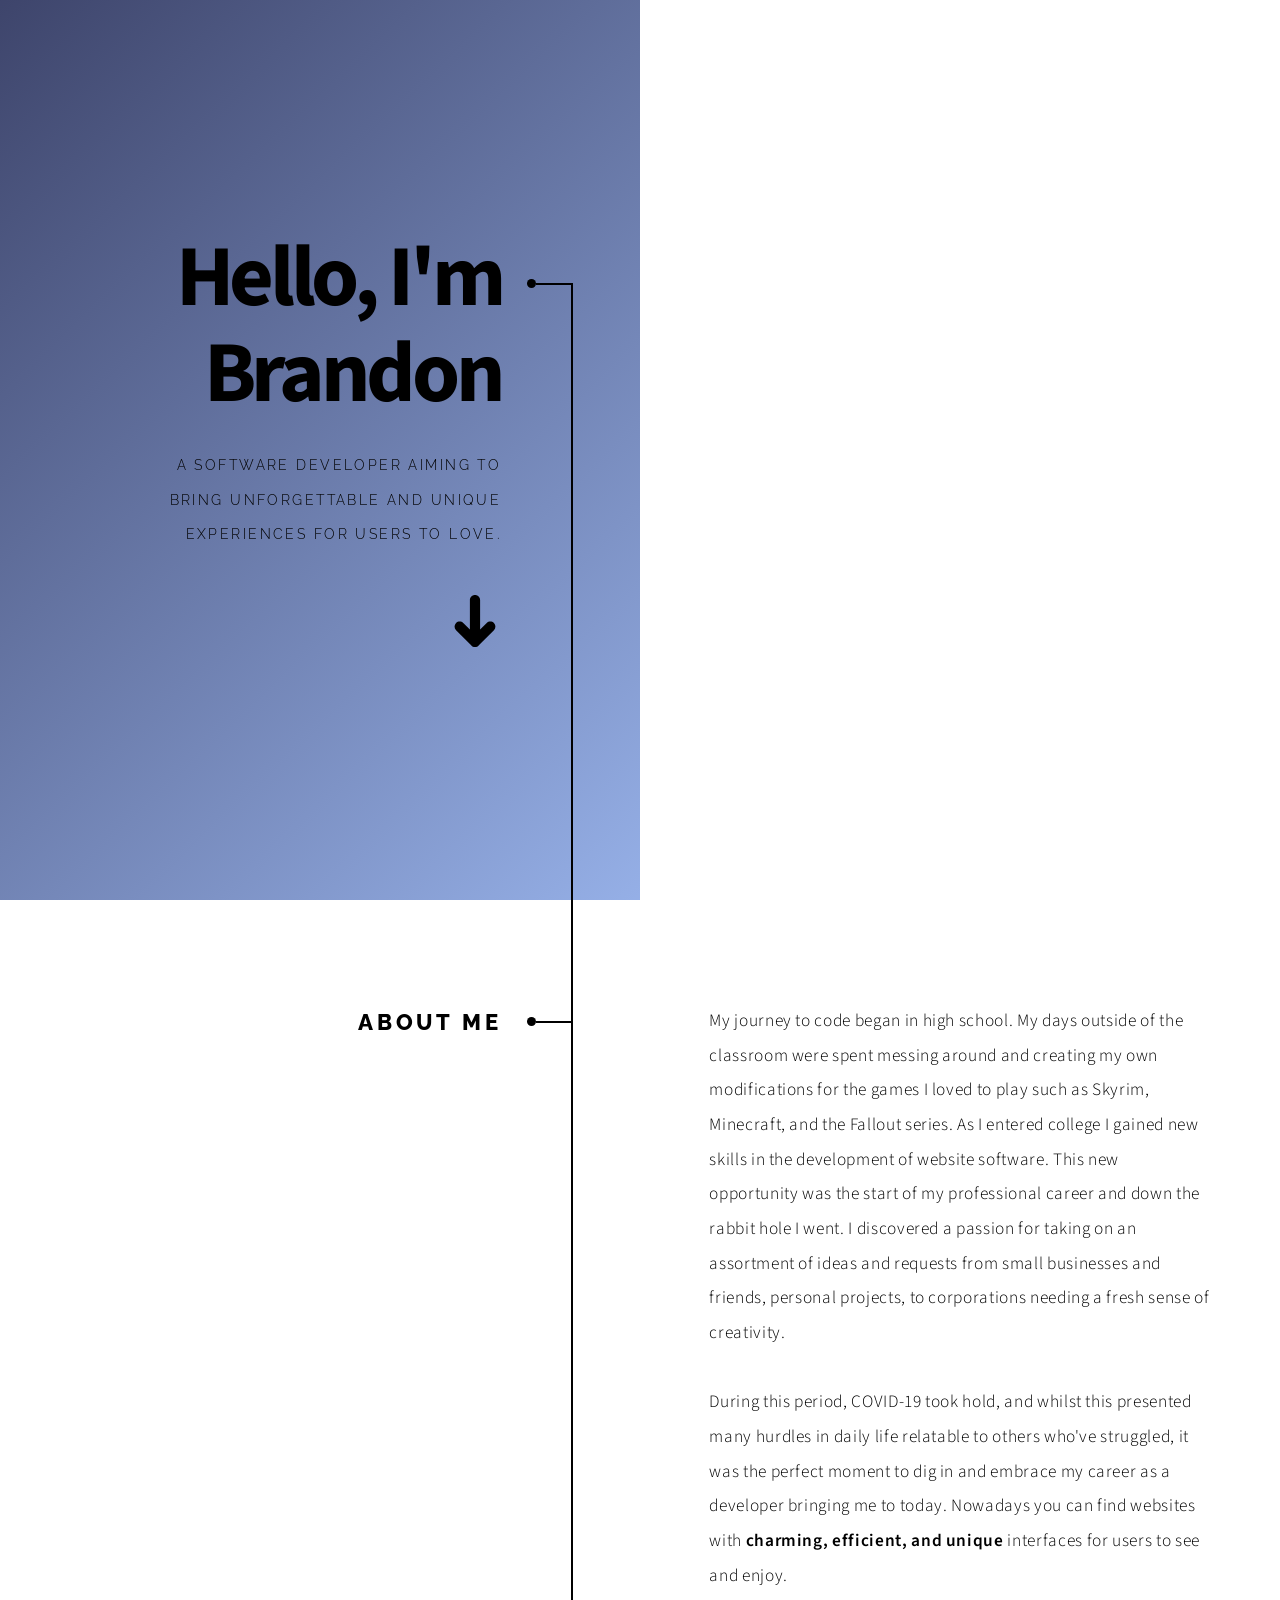
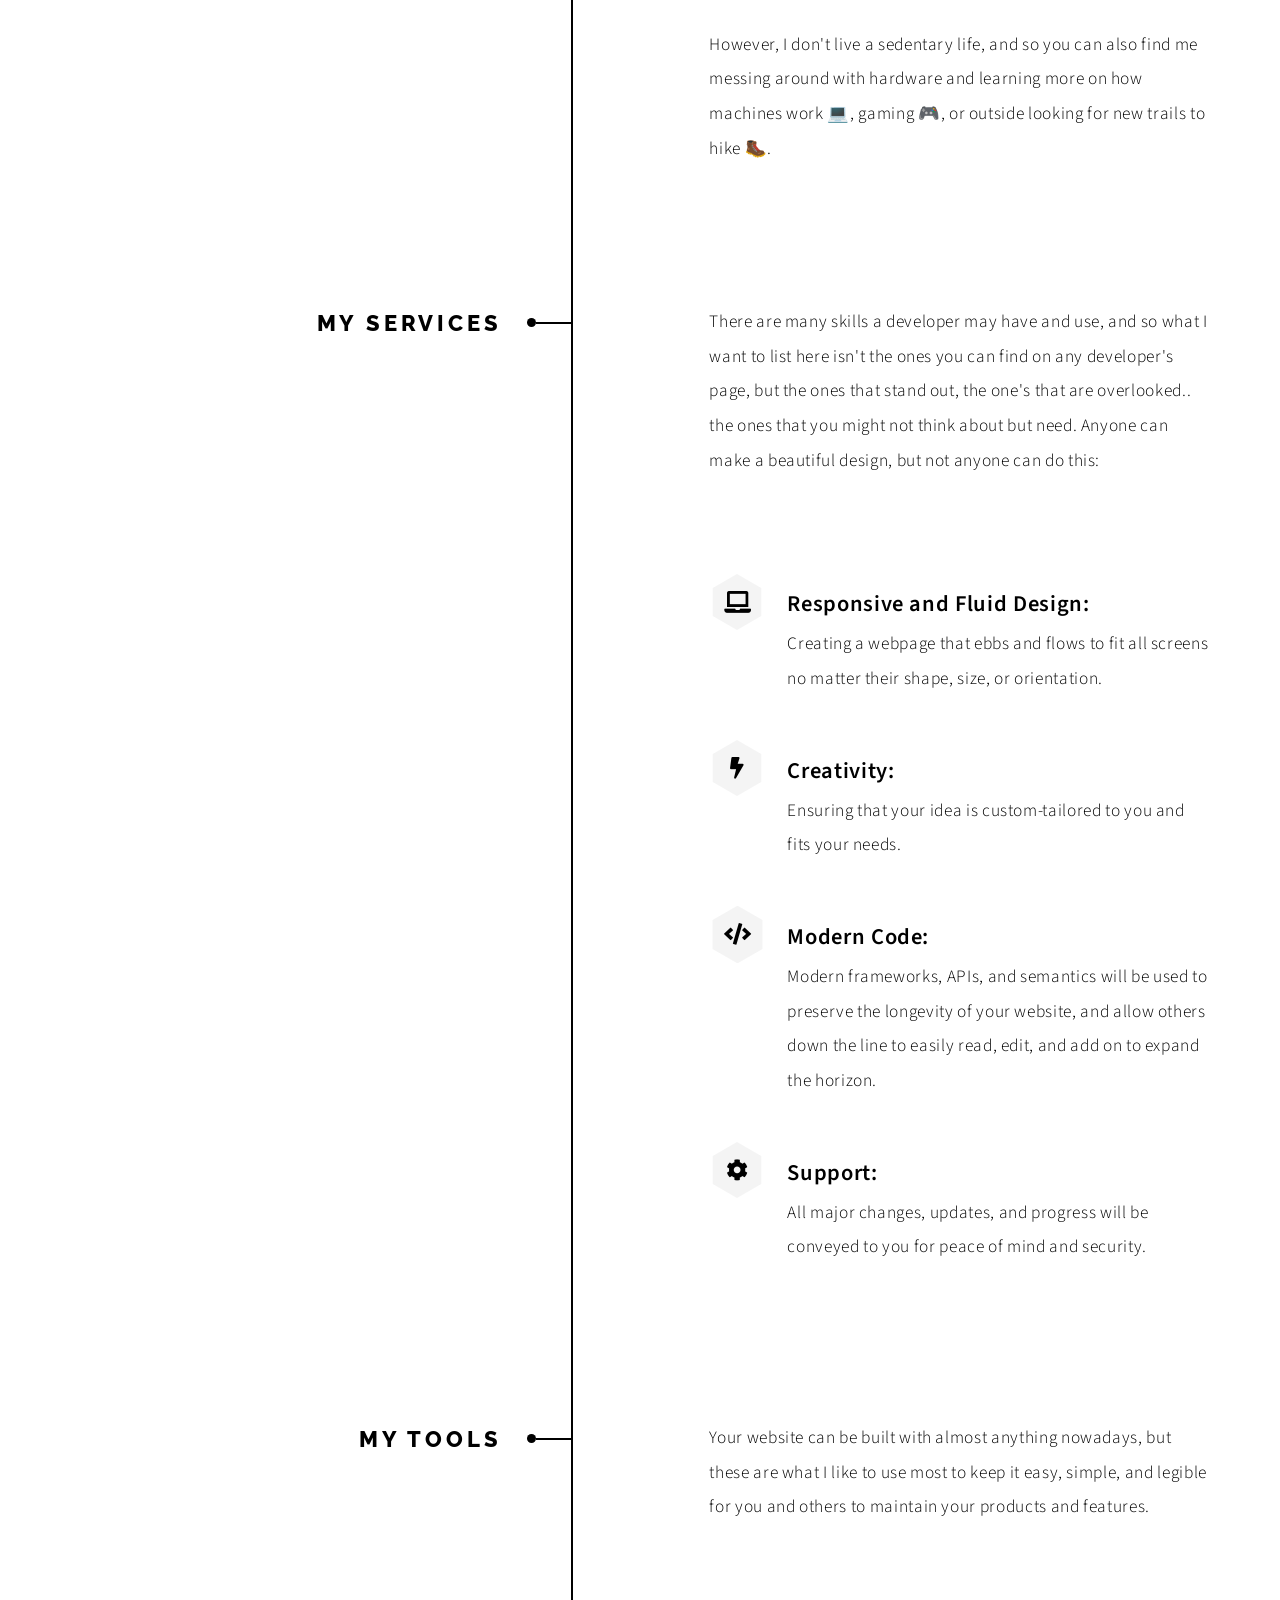
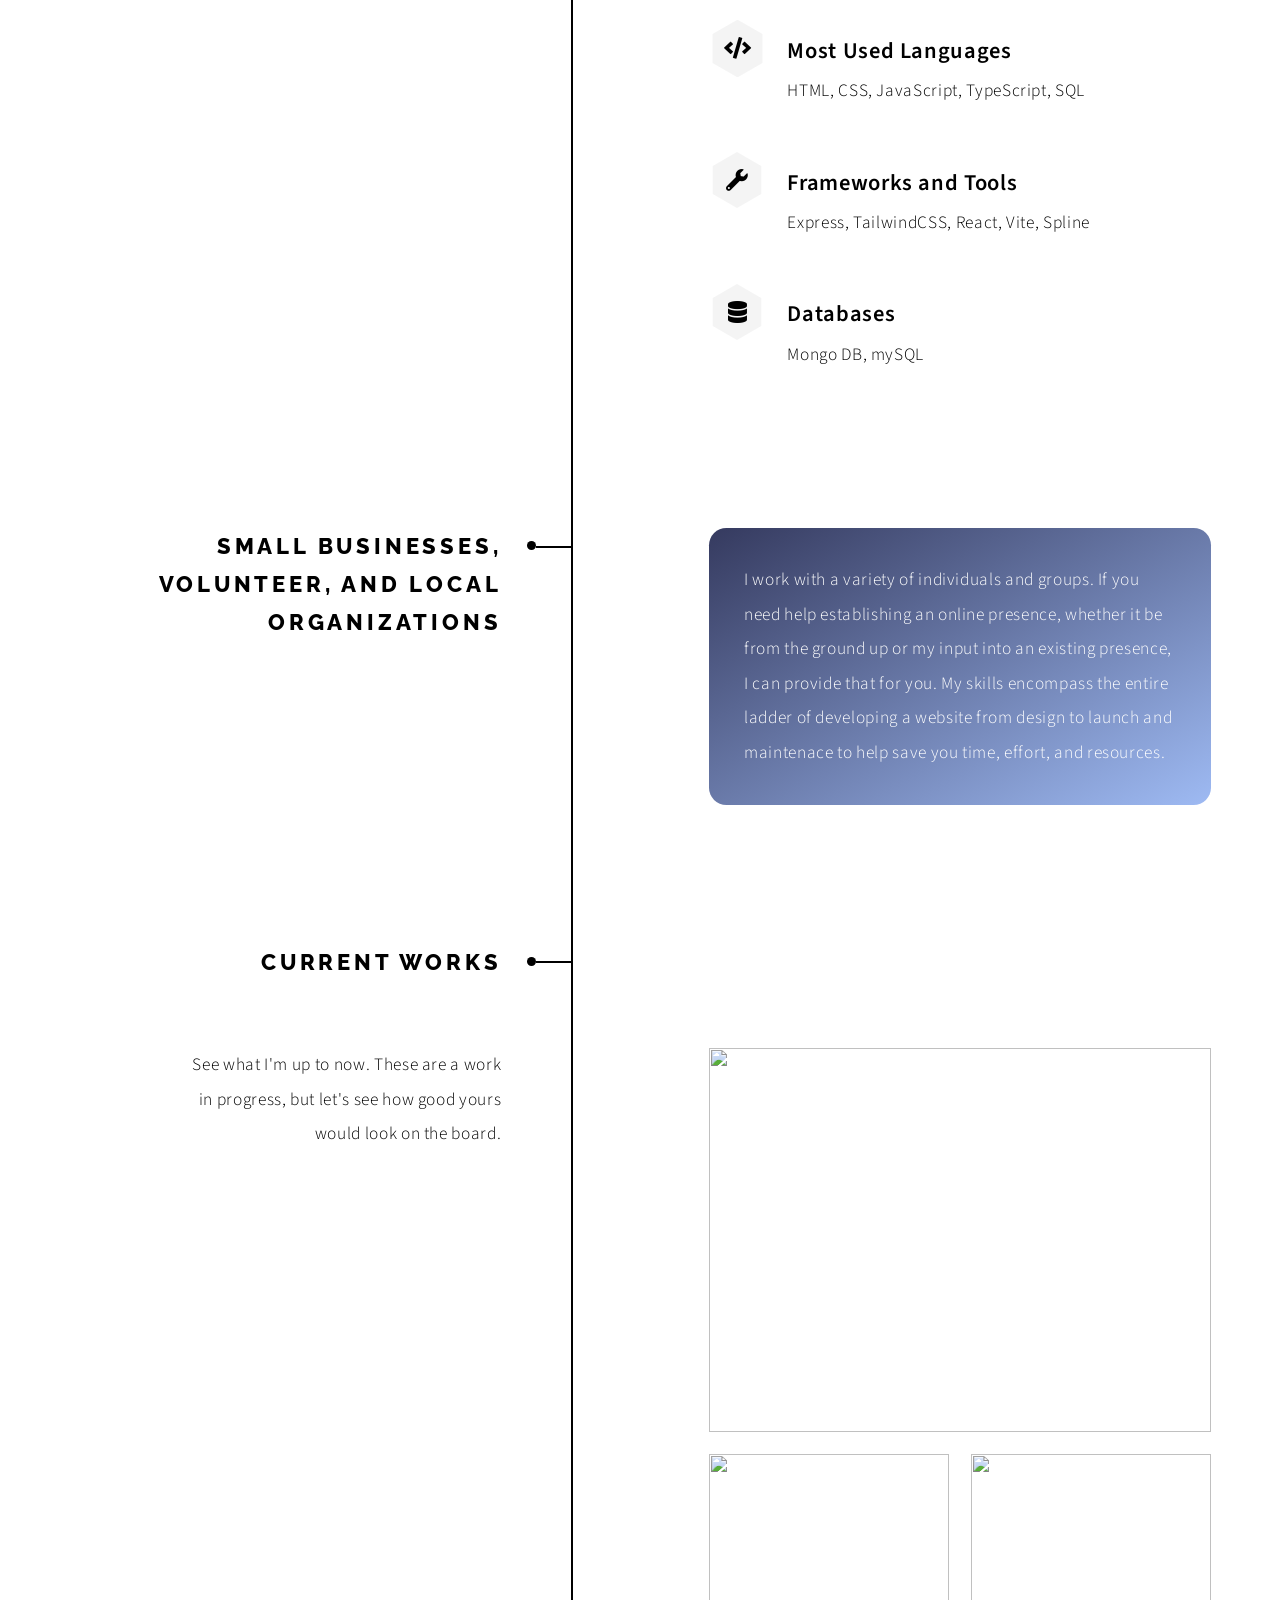
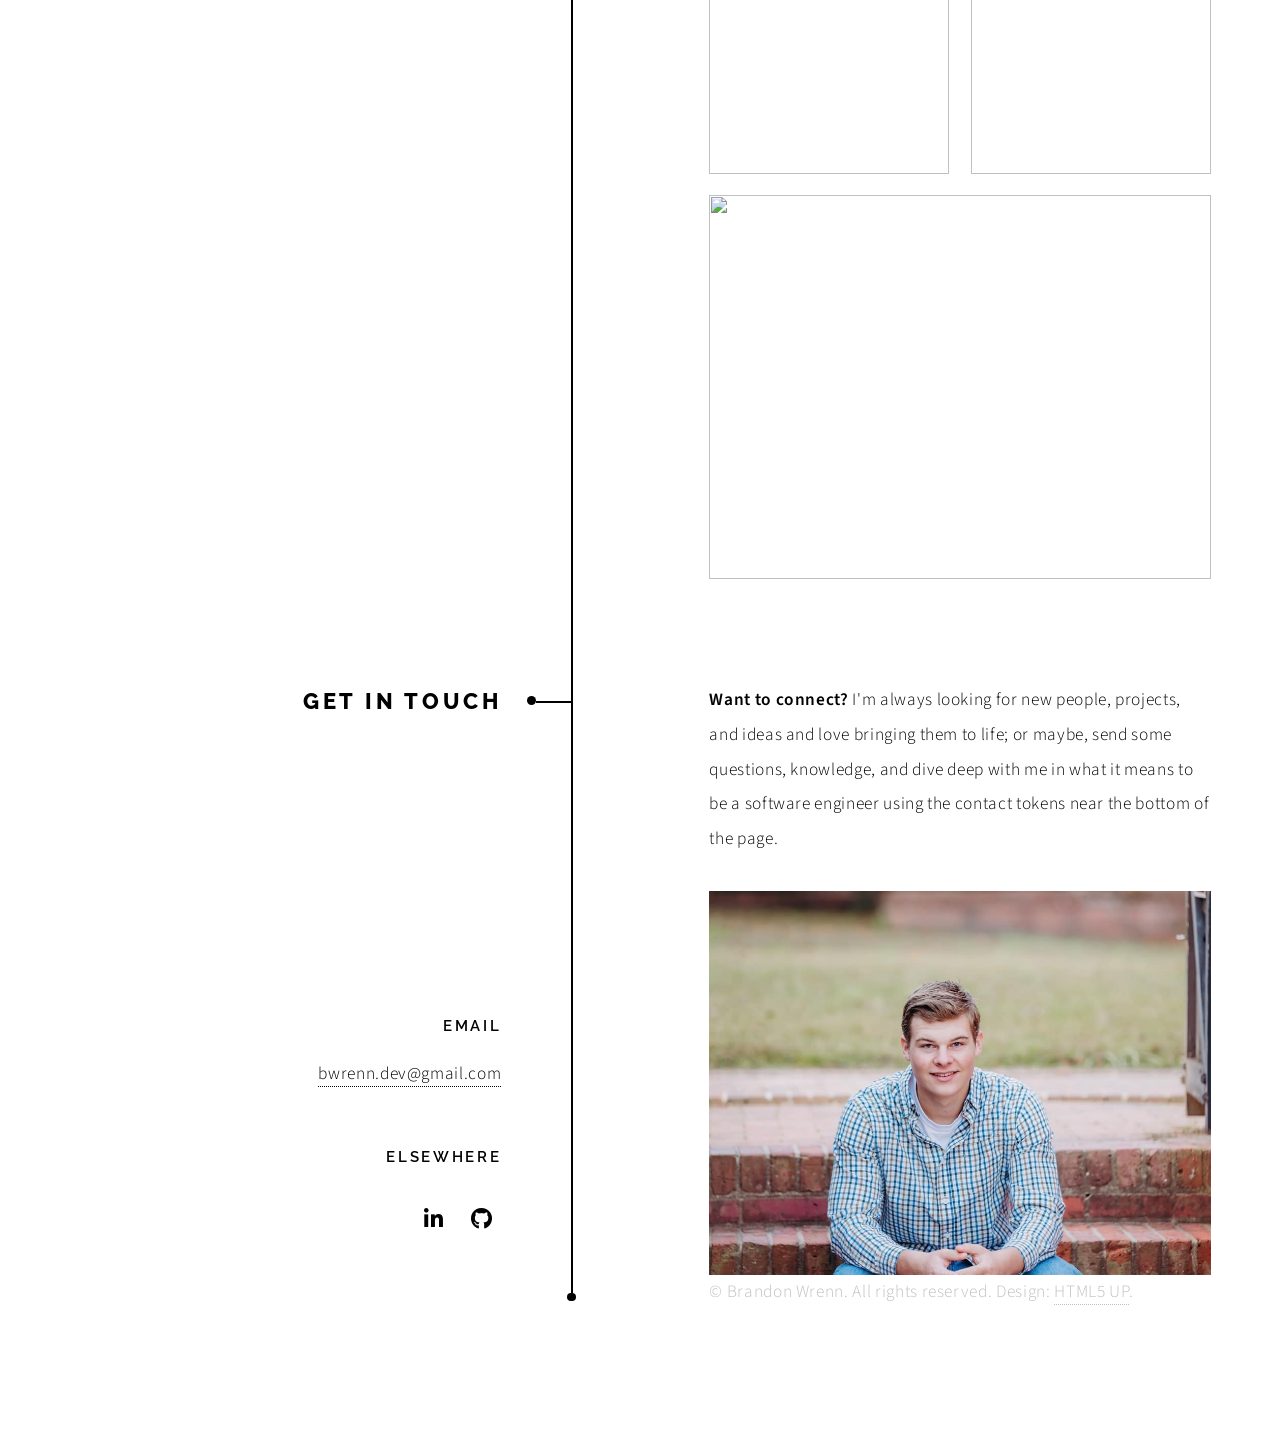
==== commit 655faf18: "Added personalized favicon and removed forms." ====
--- a/index.html
+++ b/index.html
@@ -1,12 +1,12 @@
 <!DOCTYPE HTML>
 <html>
 	<head>
-		<title>Paradigm Shift by HTML5 UP</title>
 		<meta charset="utf-8">
 		<meta name="viewport" content="width=device-width, initial-scale=1">
 		<meta name="description" content="A portfolio for Brandon Wrenn">
 		<meta name="keywords" content="portfolio, contact, resume, website, developer, software">
 		<title>Brandon Wrenn Portfolio</title>
+		<link rel="icon" href="images/favicon.png" type="image/png">
 		<link rel="stylesheet" href="assets/css/main.css">
 	</head>
 	<body class="is-preload">
@@ -116,23 +116,10 @@
 							<h2>Get in touch</h2>
 						</header>
 						<div class="content">
-							<p><strong>Auctor commodo</strong> interdum et malesuada fames ac ante ipsum primis in faucibus. Pellentesque venenatis dolor imperdiet dolor mattis sagittis.</p>
-							<form>
-								<div class="fields">
-									<div class="field half">
-										<input type="text" name="name" id="name" placeholder="Name" />
-									</div>
-									<div class="field half">
-										<input type="email" name="email" id="email" placeholder="Email" />
-									</div>
-									<div class="field">
-										<textarea name="message" id="message" placeholder="Message" rows="7"></textarea>
-									</div>
-								</div>
-								<ul class="actions">
-									<li><input type="submit" value="Send Message" class="button primary" /></li>
-								</ul>
-							</form>
+							<p><span class="boldWords">Want to connect?</span> I'm always looking for new people, projects, and ideas and love bringing them to life; or maybe, send some questions, knowledge, and dive deep with me in what it means to be a software engineer using the contact tokens near the bottom of the page.</p>
+							<div class="gallery">
+								<a class="landscape" href="#"><img src="images/Brick Stairs.jpg" alt="An image of Brandon Wrenn"></a>
+							</div>
 						</div>
 						<footer>
 							<ul class="items">
@@ -153,7 +140,7 @@
 					</section>
 
 				<!-- Copyright -->
-					<div class="copyright">&copy; Untitled. All rights reserved. Design: <a href="https://html5up.net">HTML5 UP</a>.</div>
+					<div class="copyright">&copy; Brandon Wrenn. All rights reserved. Design: <a href="https://html5up.net">HTML5 UP</a>.</div>
 
 			</div>
 
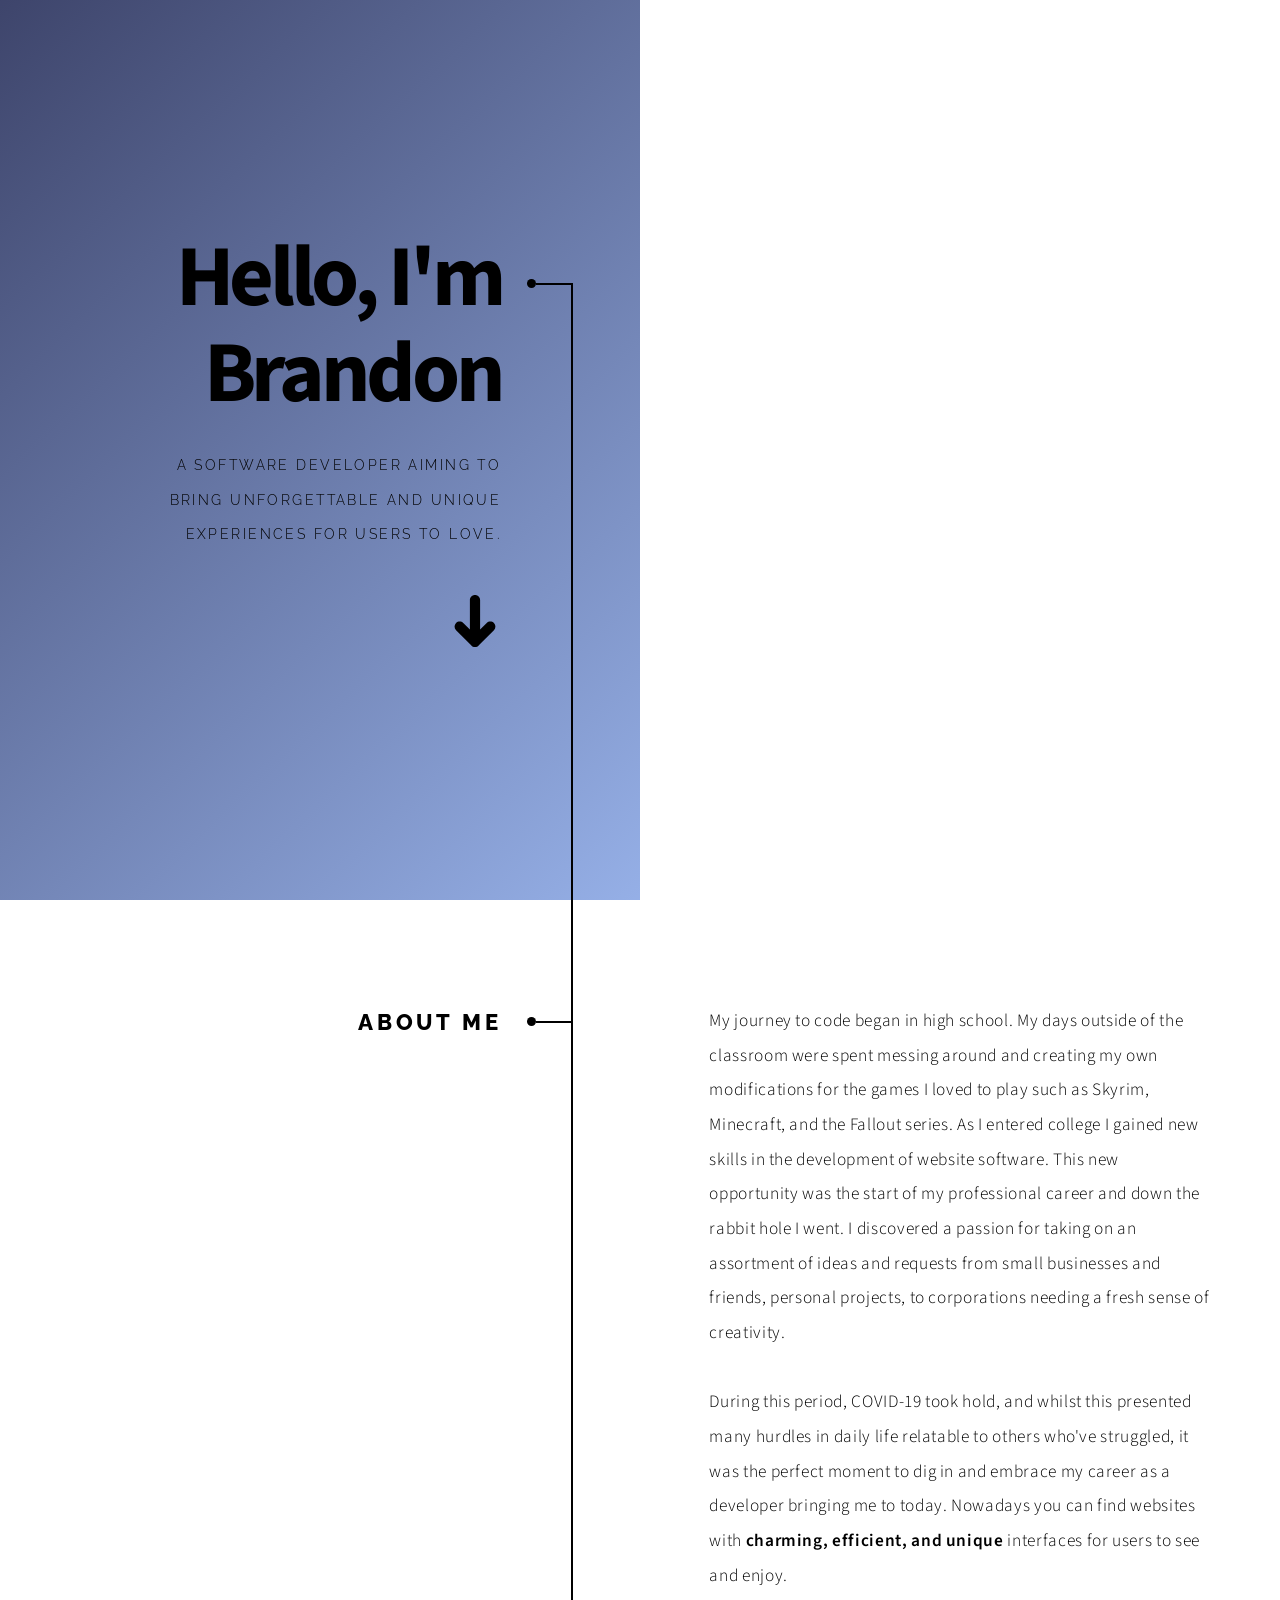
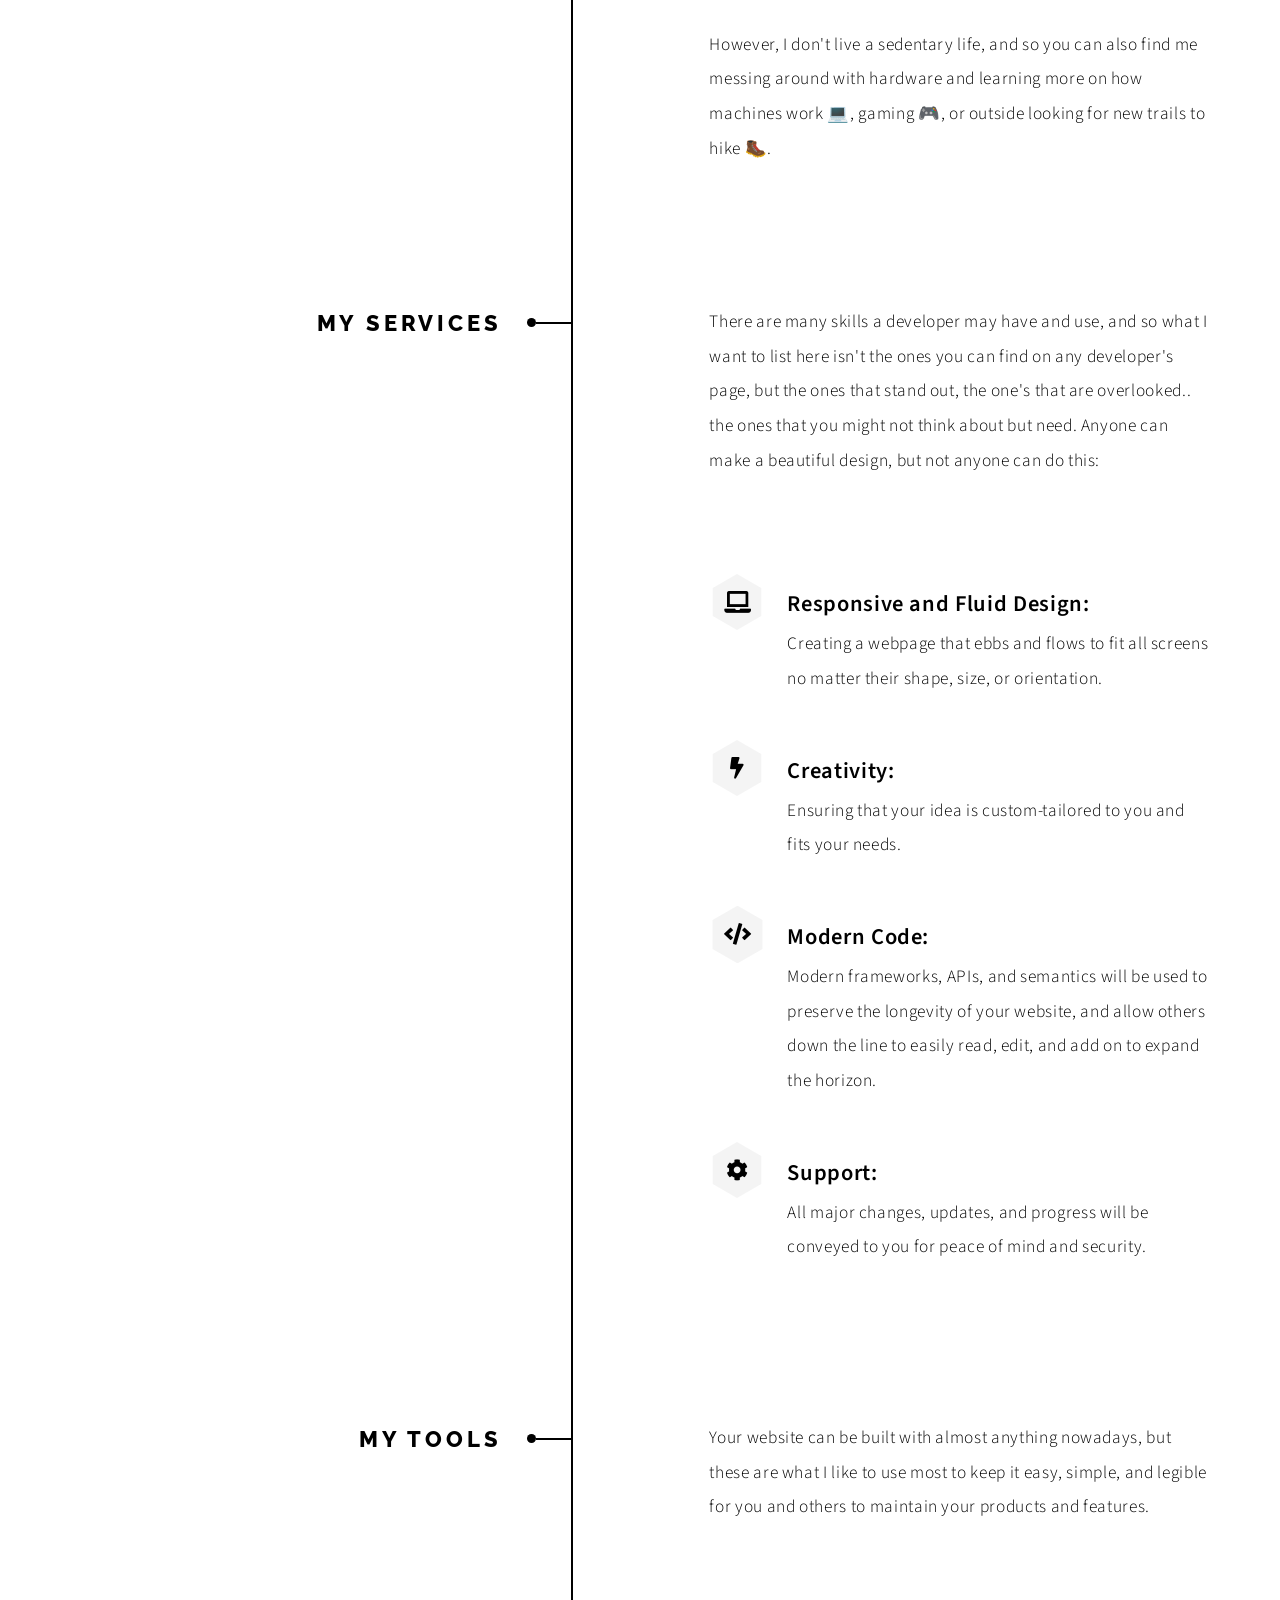
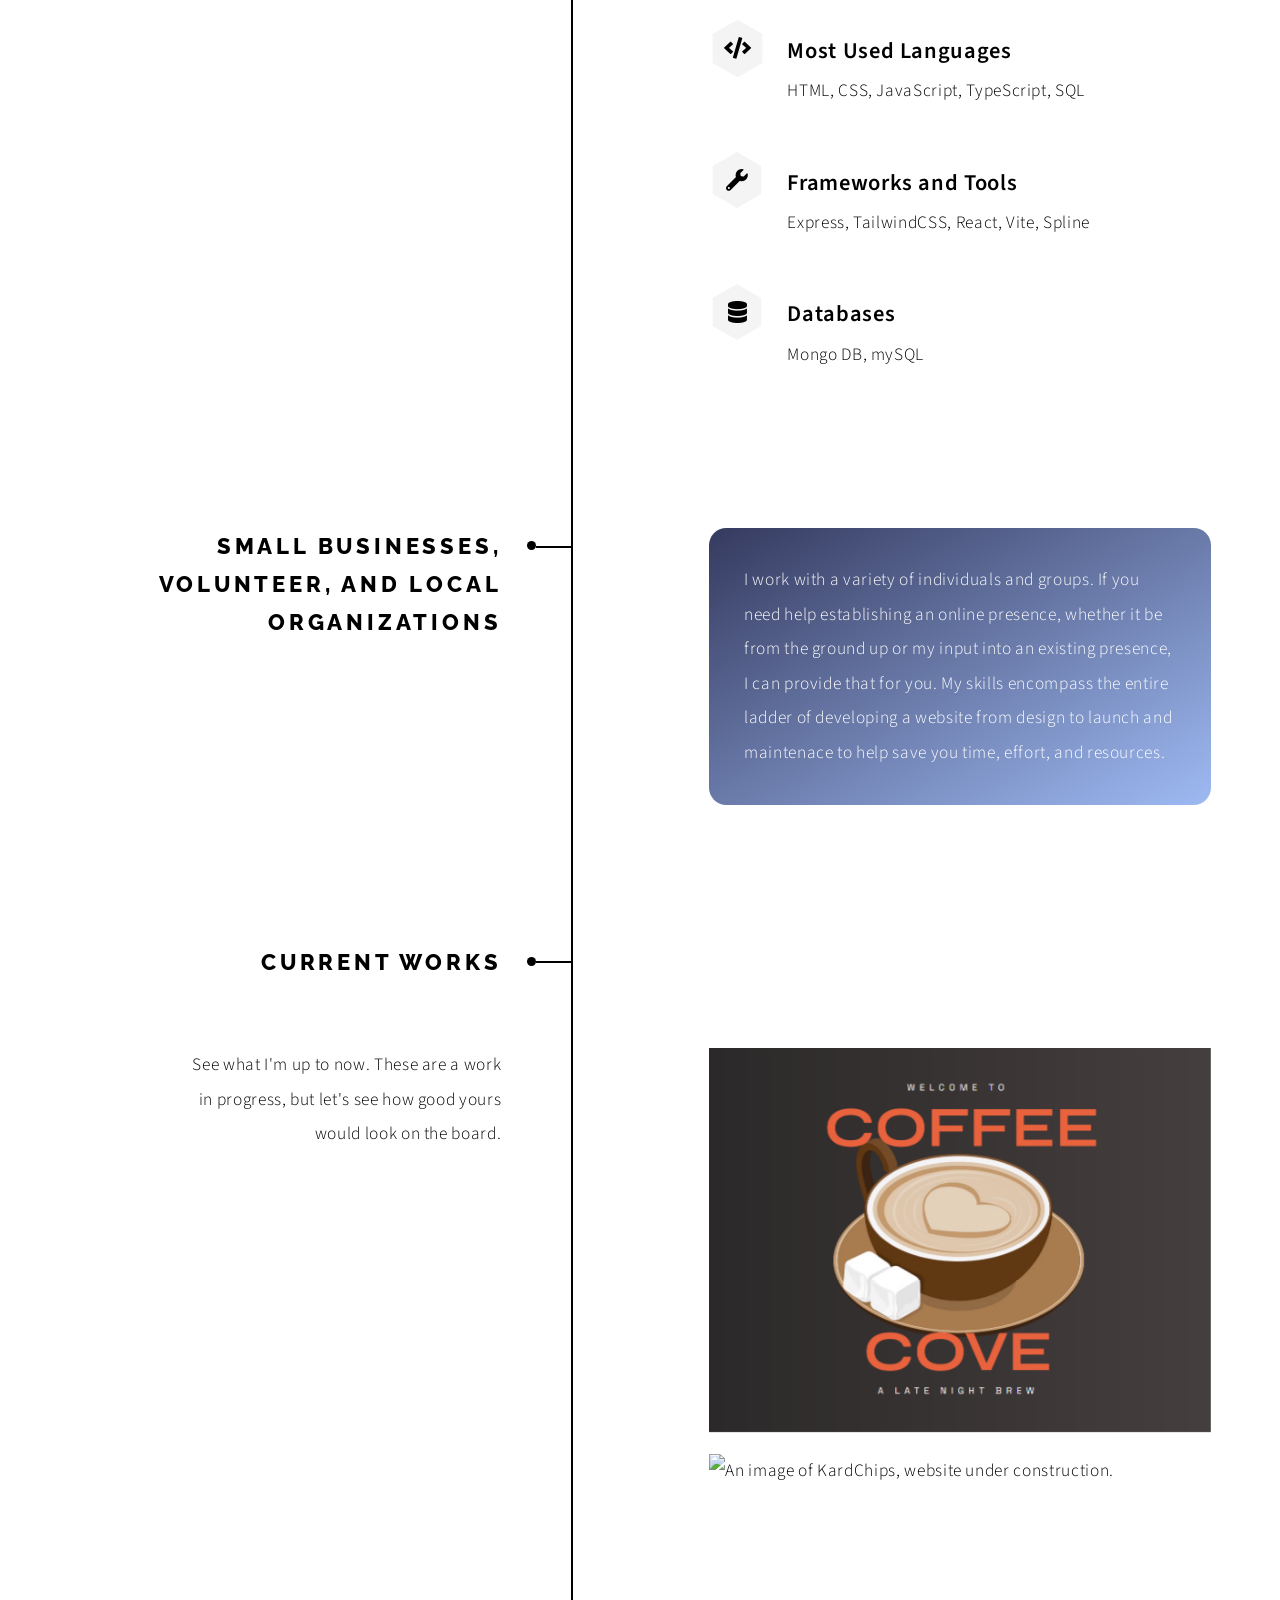
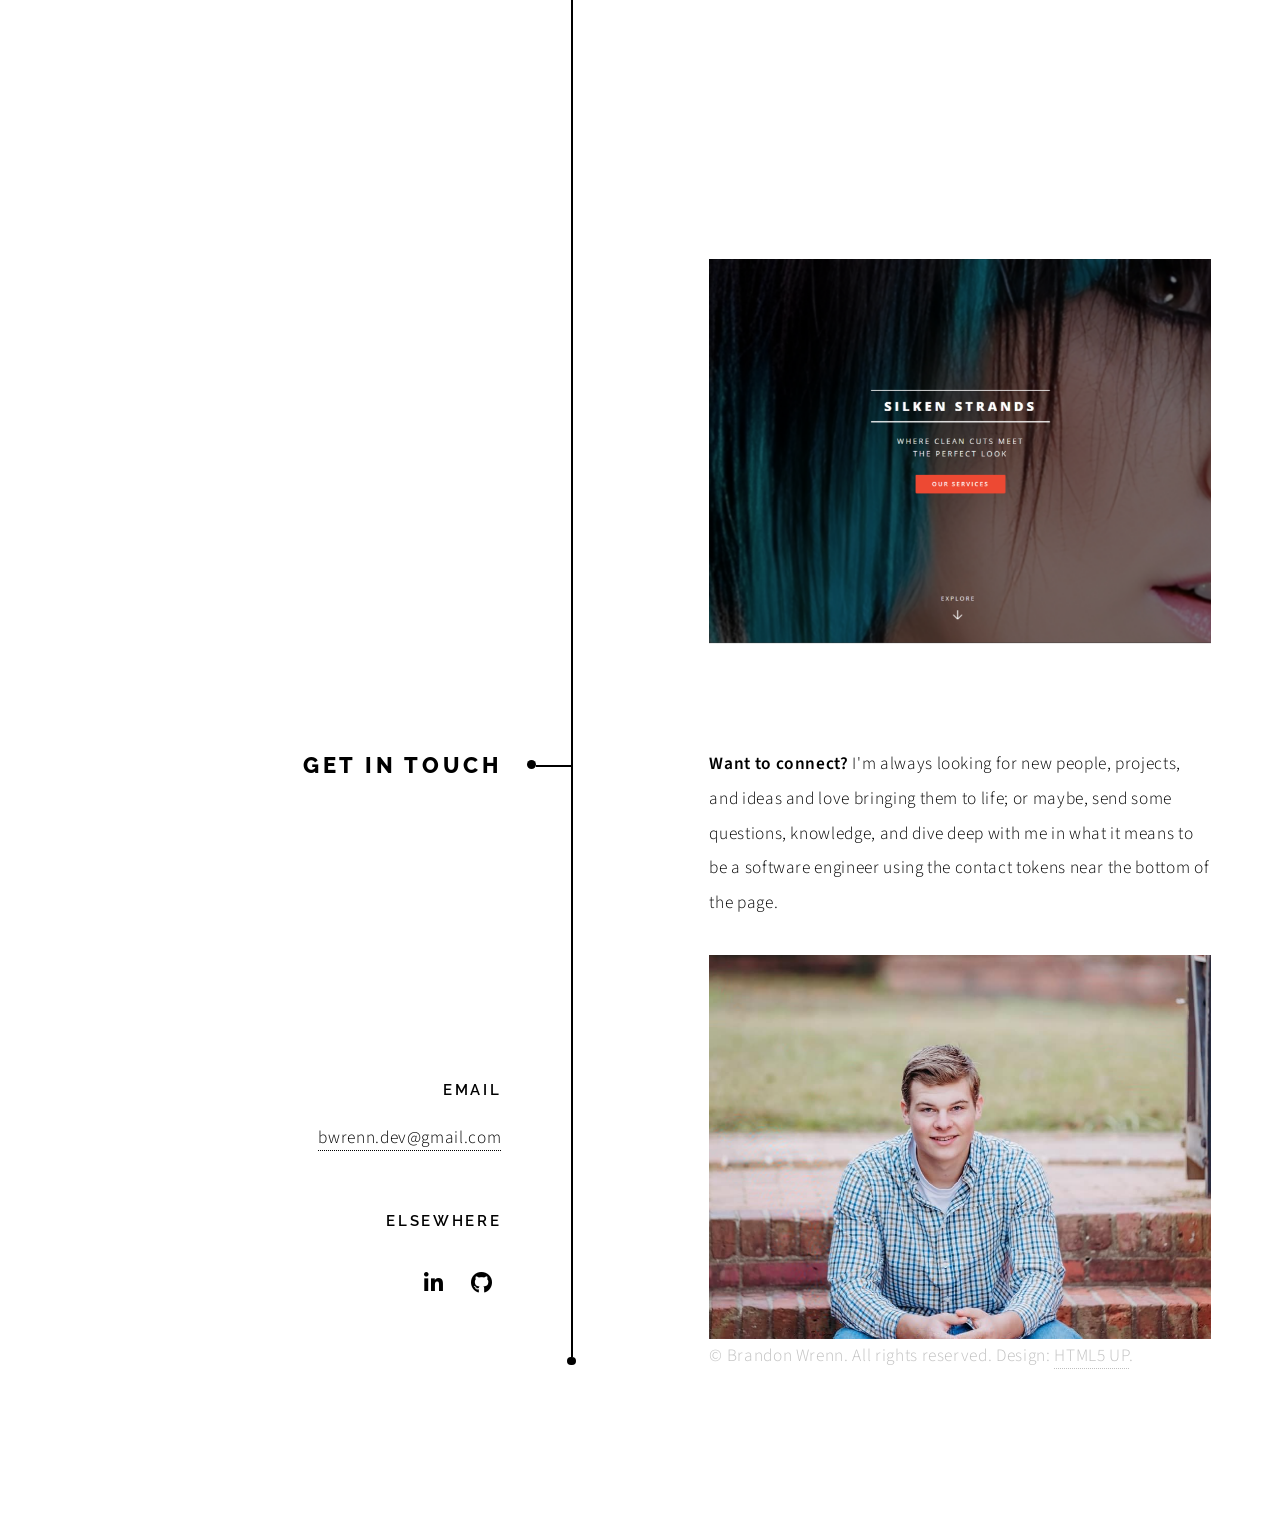
==== commit d9af5fb3: "Added web projects. Missing one" ====
--- a/index.html
+++ b/index.html
@@ -99,10 +99,9 @@
 									</header>
 									<div class="content">
 										<div class="gallery">
-											<a href="images/gallery/fulls/01.jpg" class="landscape"><img src="images/gallery/thumbs/01.jpg" alt="" /></a>
-											<a href="images/gallery/fulls/02.jpg"><img src="images/gallery/thumbs/02.jpg" alt="" /></a>
-											<a href="images/gallery/fulls/03.jpg"><img src="images/gallery/thumbs/03.jpg" alt="" /></a>
-											<a href="images/gallery/fulls/04.jpg" class="landscape"><img src="images/gallery/thumbs/04.jpg" alt="" /></a>
+											<a href="https://bwrenndev.wixsite.com/coffeecove" class="landscape"><img src="images/gallery/fulls/Coffee Cove.png" alt="An image of Coffee Cove, also directs to the website." /></a>
+											<a href="images/gallery/fulls/02.jpg" class="landscape"><img src="images/gallery/thumbs/02.jpg" alt="An image of KardChips, website under construction." /></a>
+											<a href="https://silkenstrands.netlify.app/" class="landscape"><img src="images/gallery/fulls/Silken Strands.png" alt="An image of Silken Strands, also directs to the website." /></a>
 										</div>
 									</div>
 								</section>
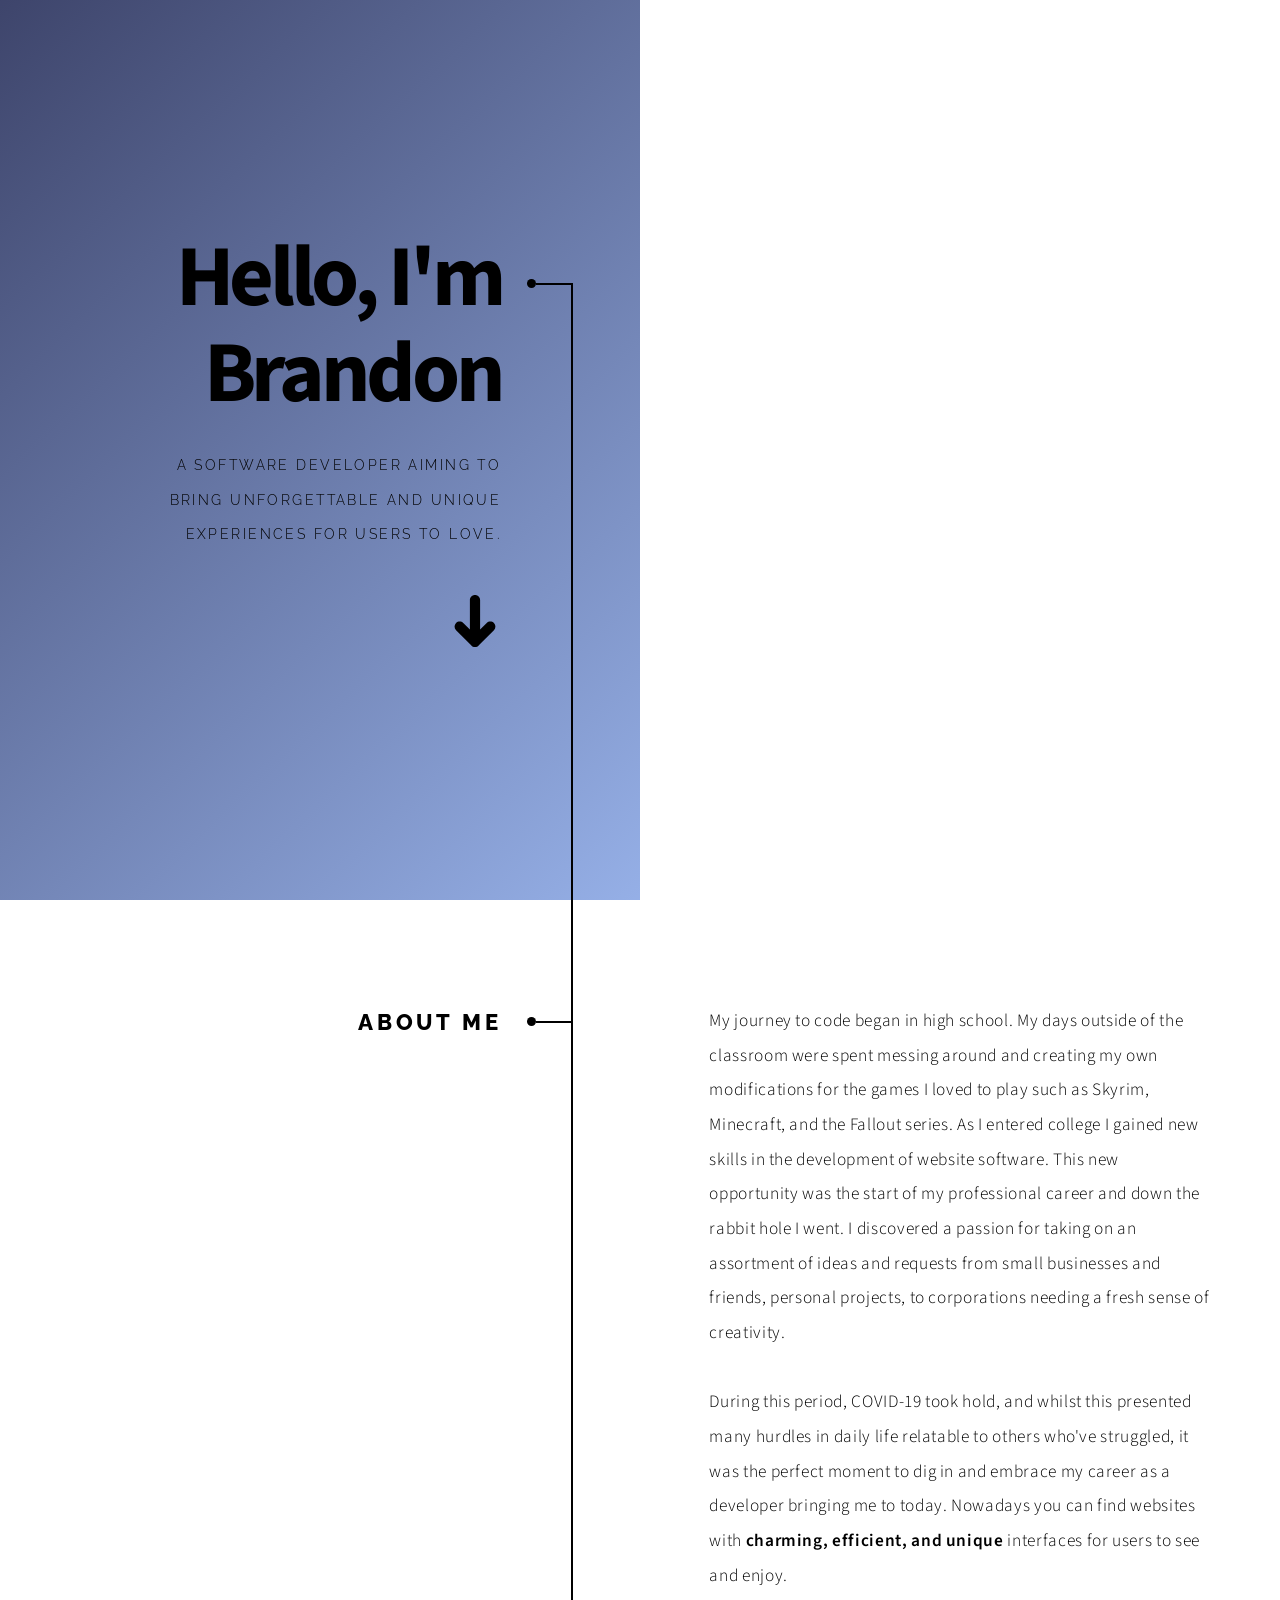
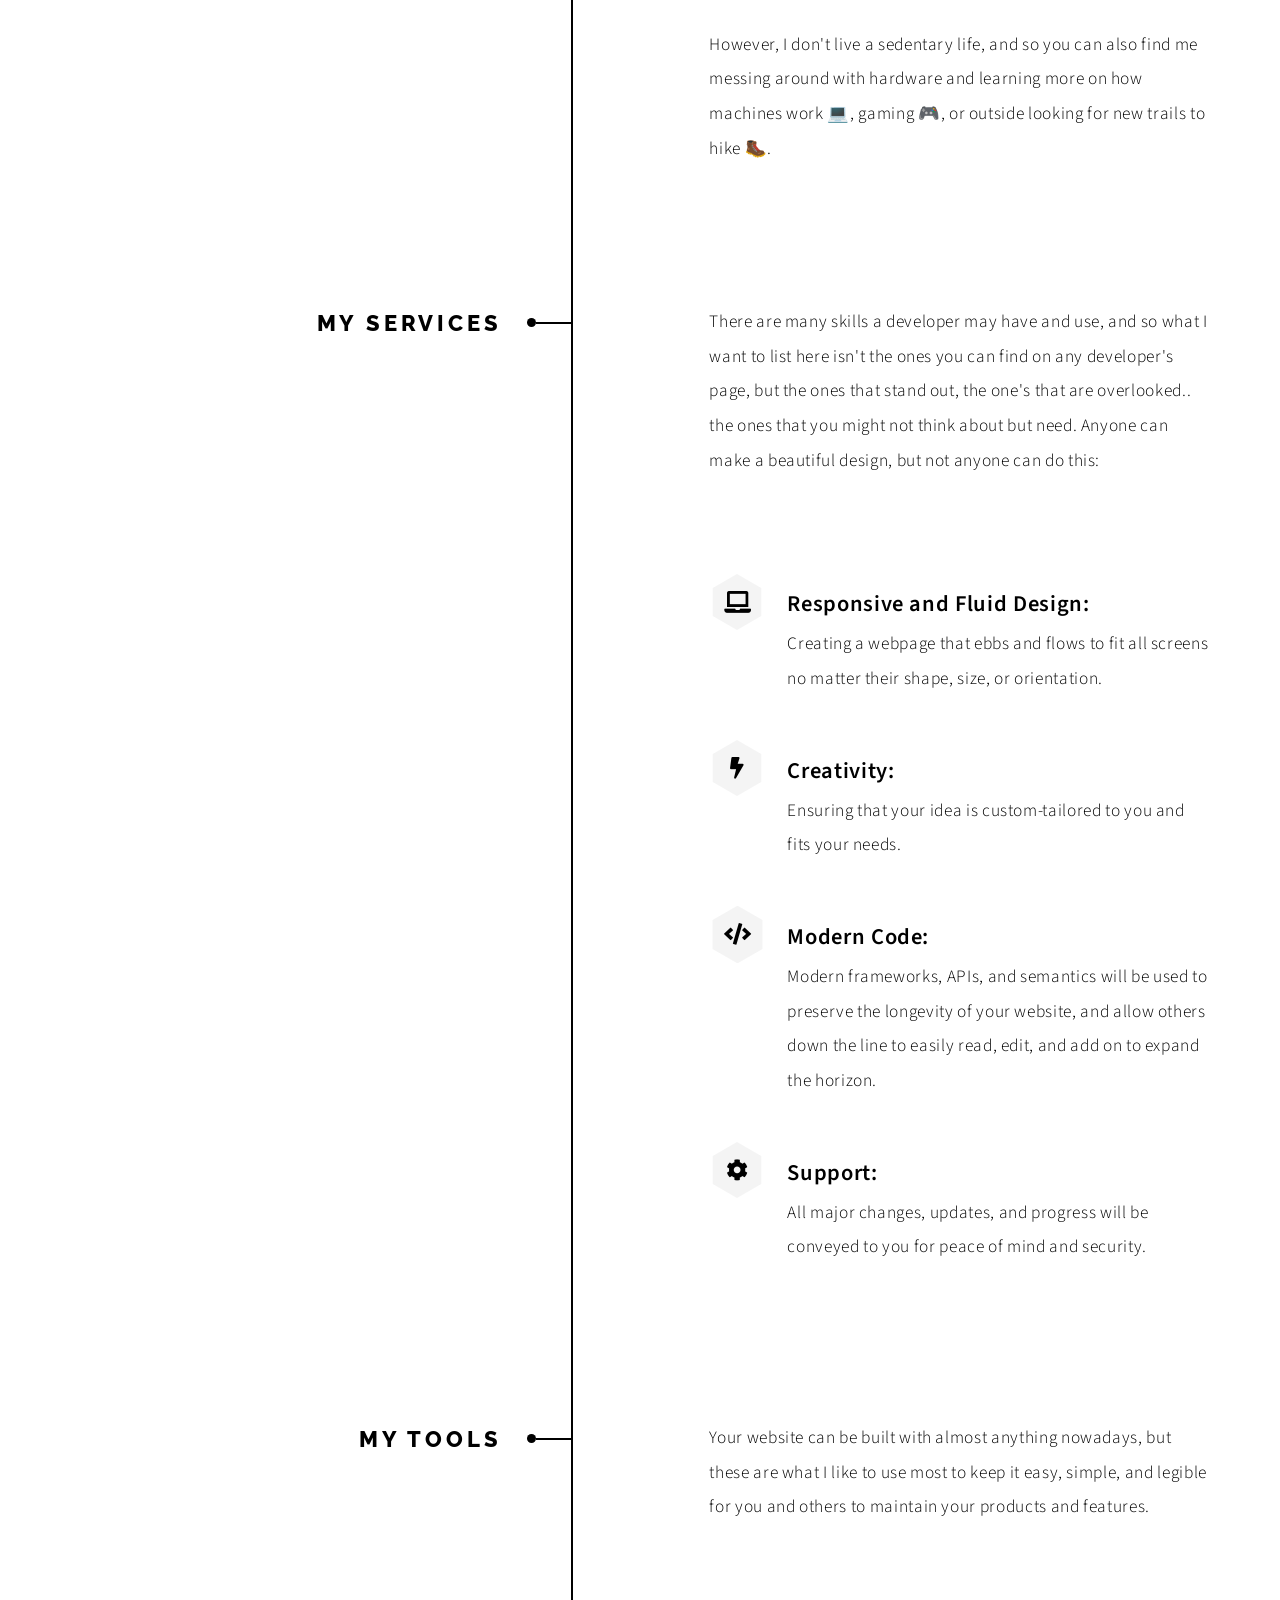
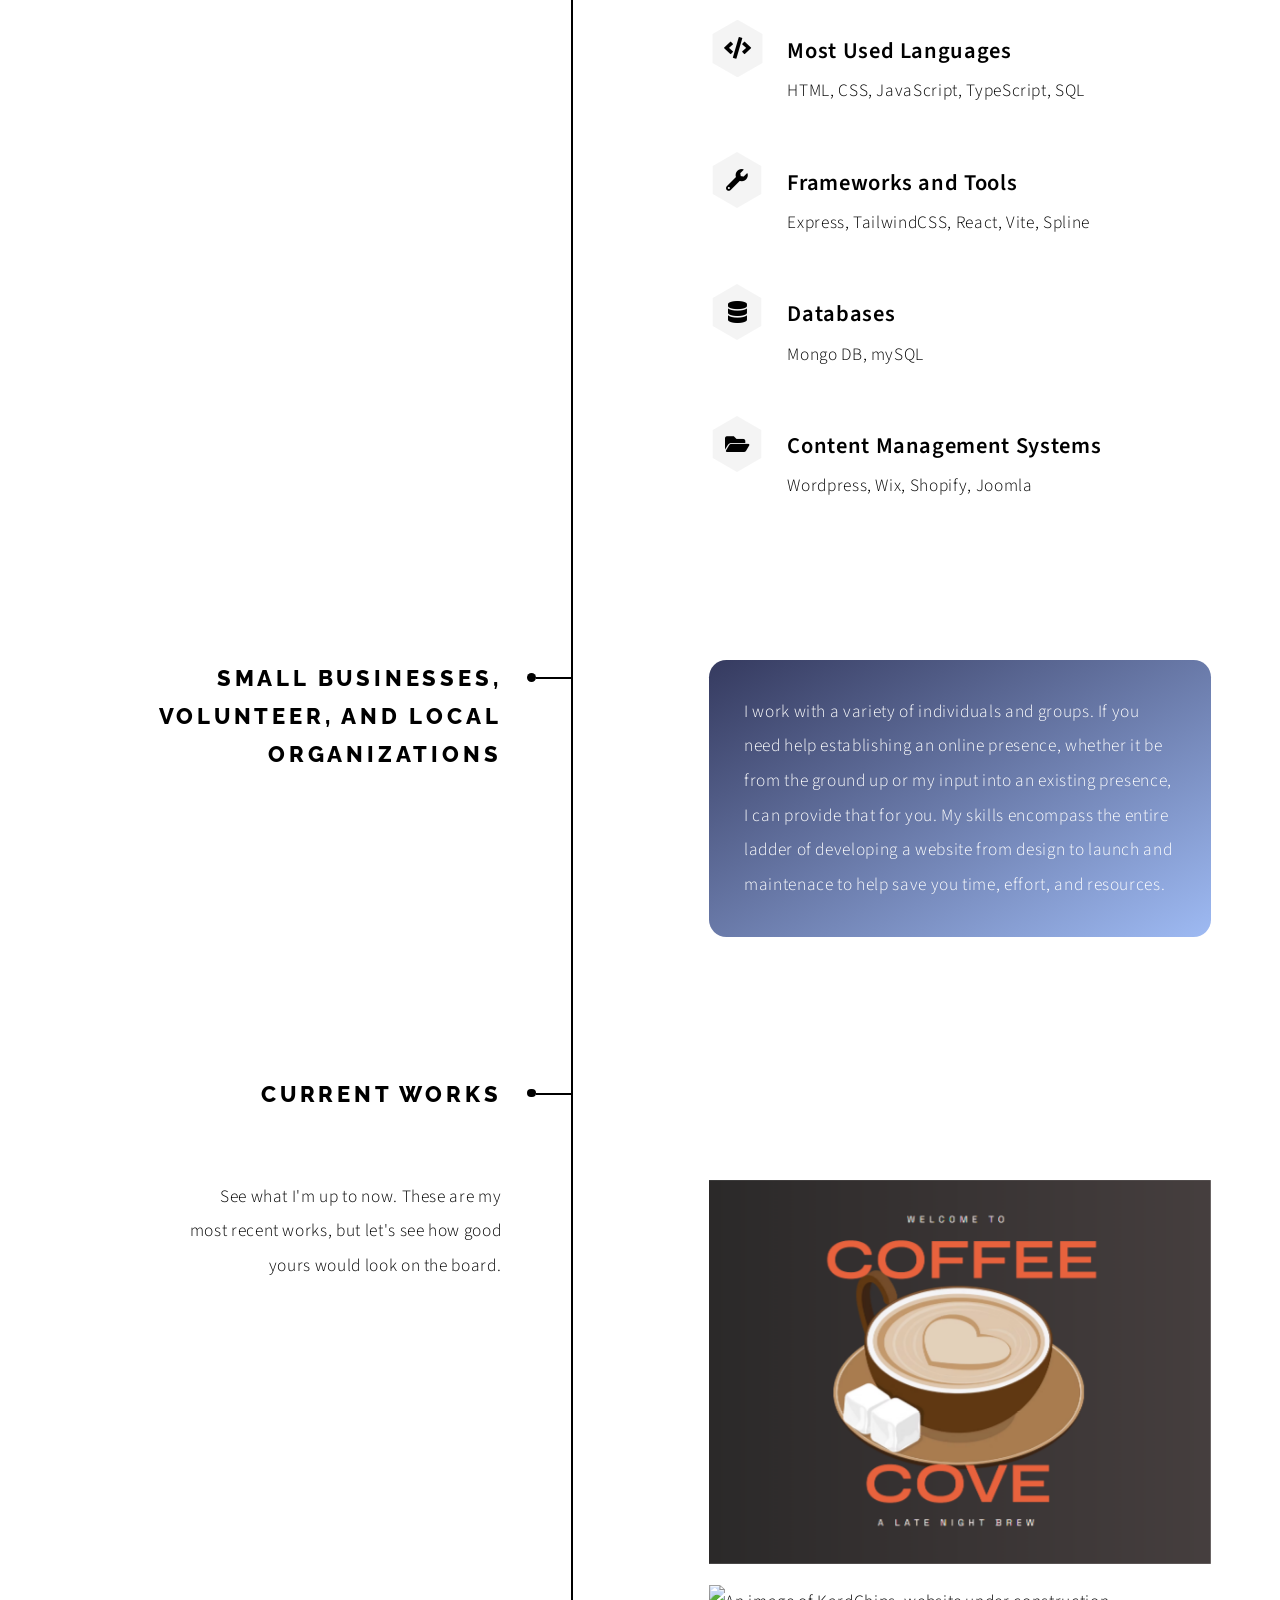
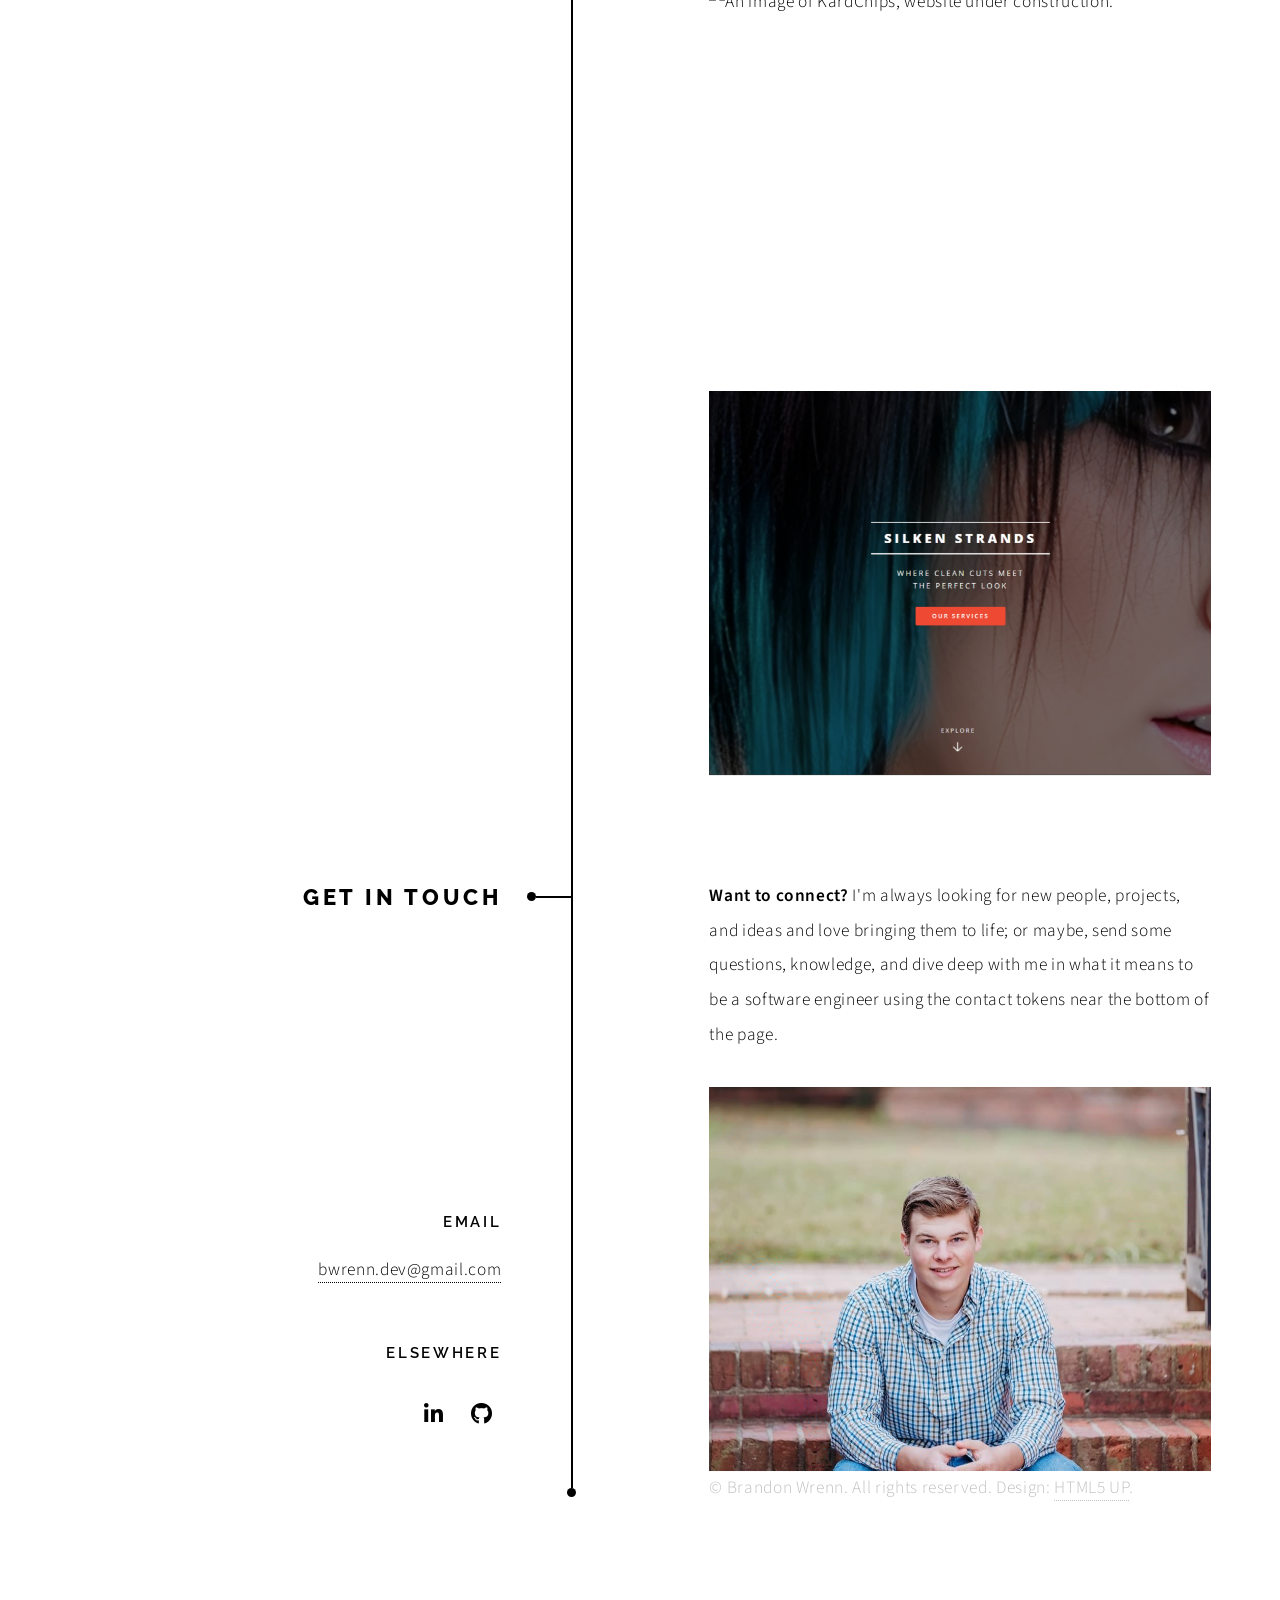
==== commit bd17f291: "Expanded utility belt" ====
--- a/index.html
+++ b/index.html
@@ -72,6 +72,7 @@
 								<li class="icon solid fa-code"><span class="boldWords doubleFont">Most Used Languages</span><br/>HTML, CSS, JavaScript, TypeScript, SQL</li>
 								<li class="icon solid fa-wrench"><span class="boldWords doubleFont">Frameworks and Tools</span><br/>Express, TailwindCSS, React, Vite, Spline</li>
 								<li class="icon solid fa-database"><span class="boldWords doubleFont">Databases</span><br/>Mongo DB, mySQL</li>
+								<li class="icon solid fa-folder-open"><span class="boldWords doubleFont">Content Management Systems</span><br />Wordpress, Wix, Shopify, Joomla</li>
 							</ul>
 					</section>
 
@@ -95,7 +96,7 @@
 							<!-- Section -->
 								<section>
 									<header>
-										<p>See what I'm up to now. These are a work in progress, but let's see how good yours would look on the board.</p>
+										<p>See what I'm up to now. These are my most recent works, but let's see how good yours would look on the board.</p>
 									</header>
 									<div class="content">
 										<div class="gallery">
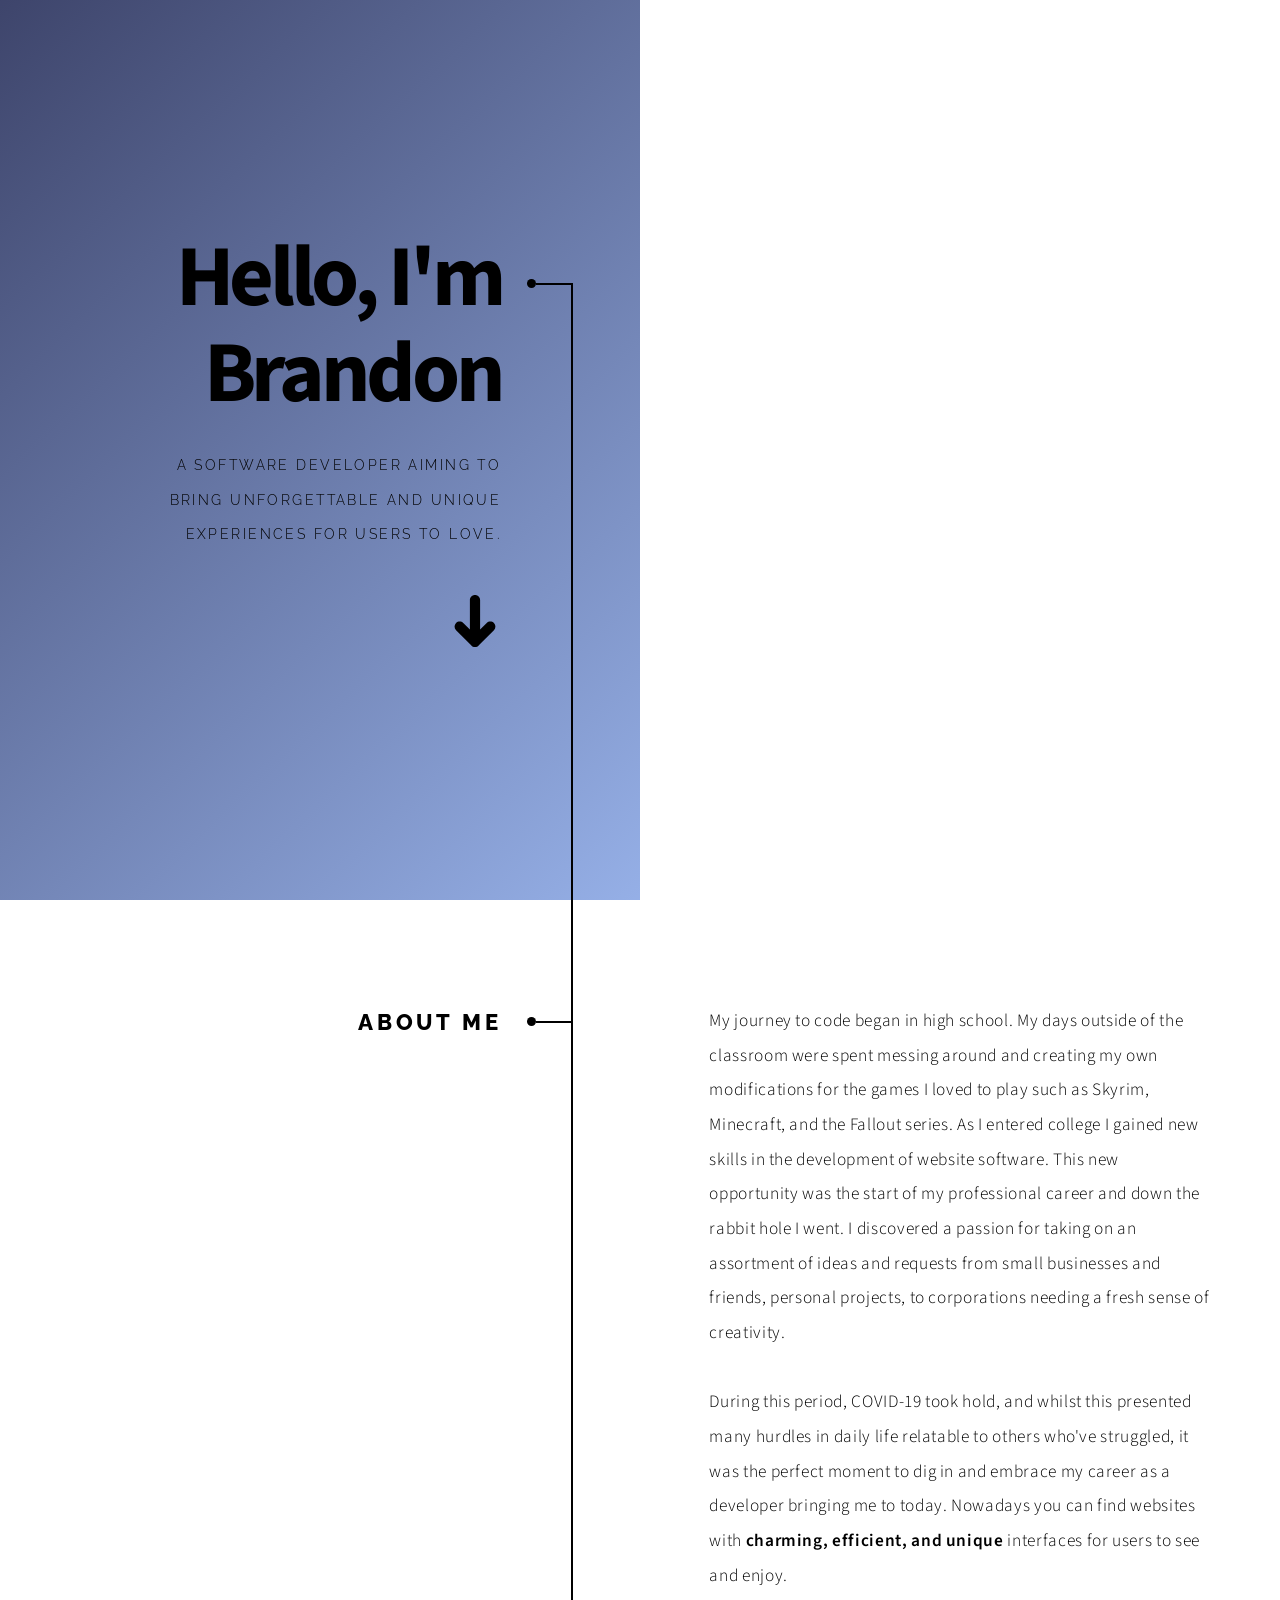
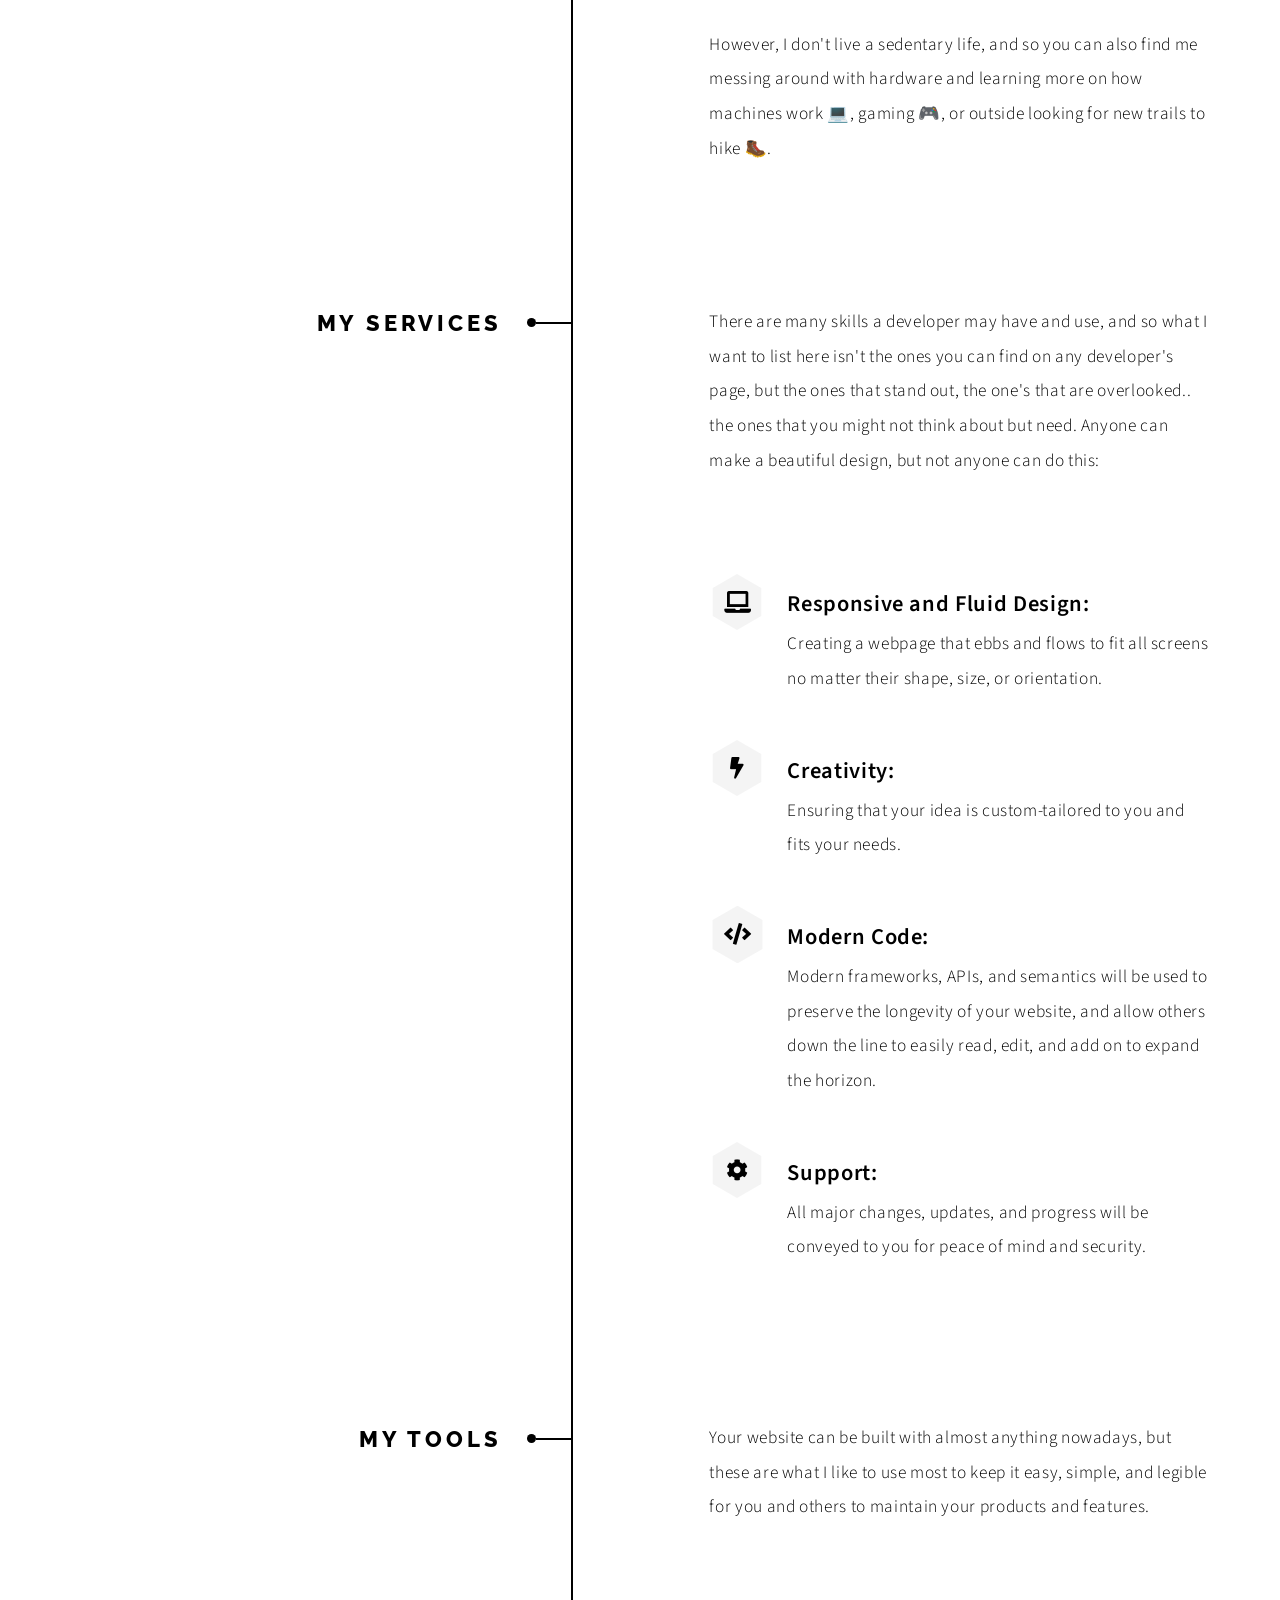
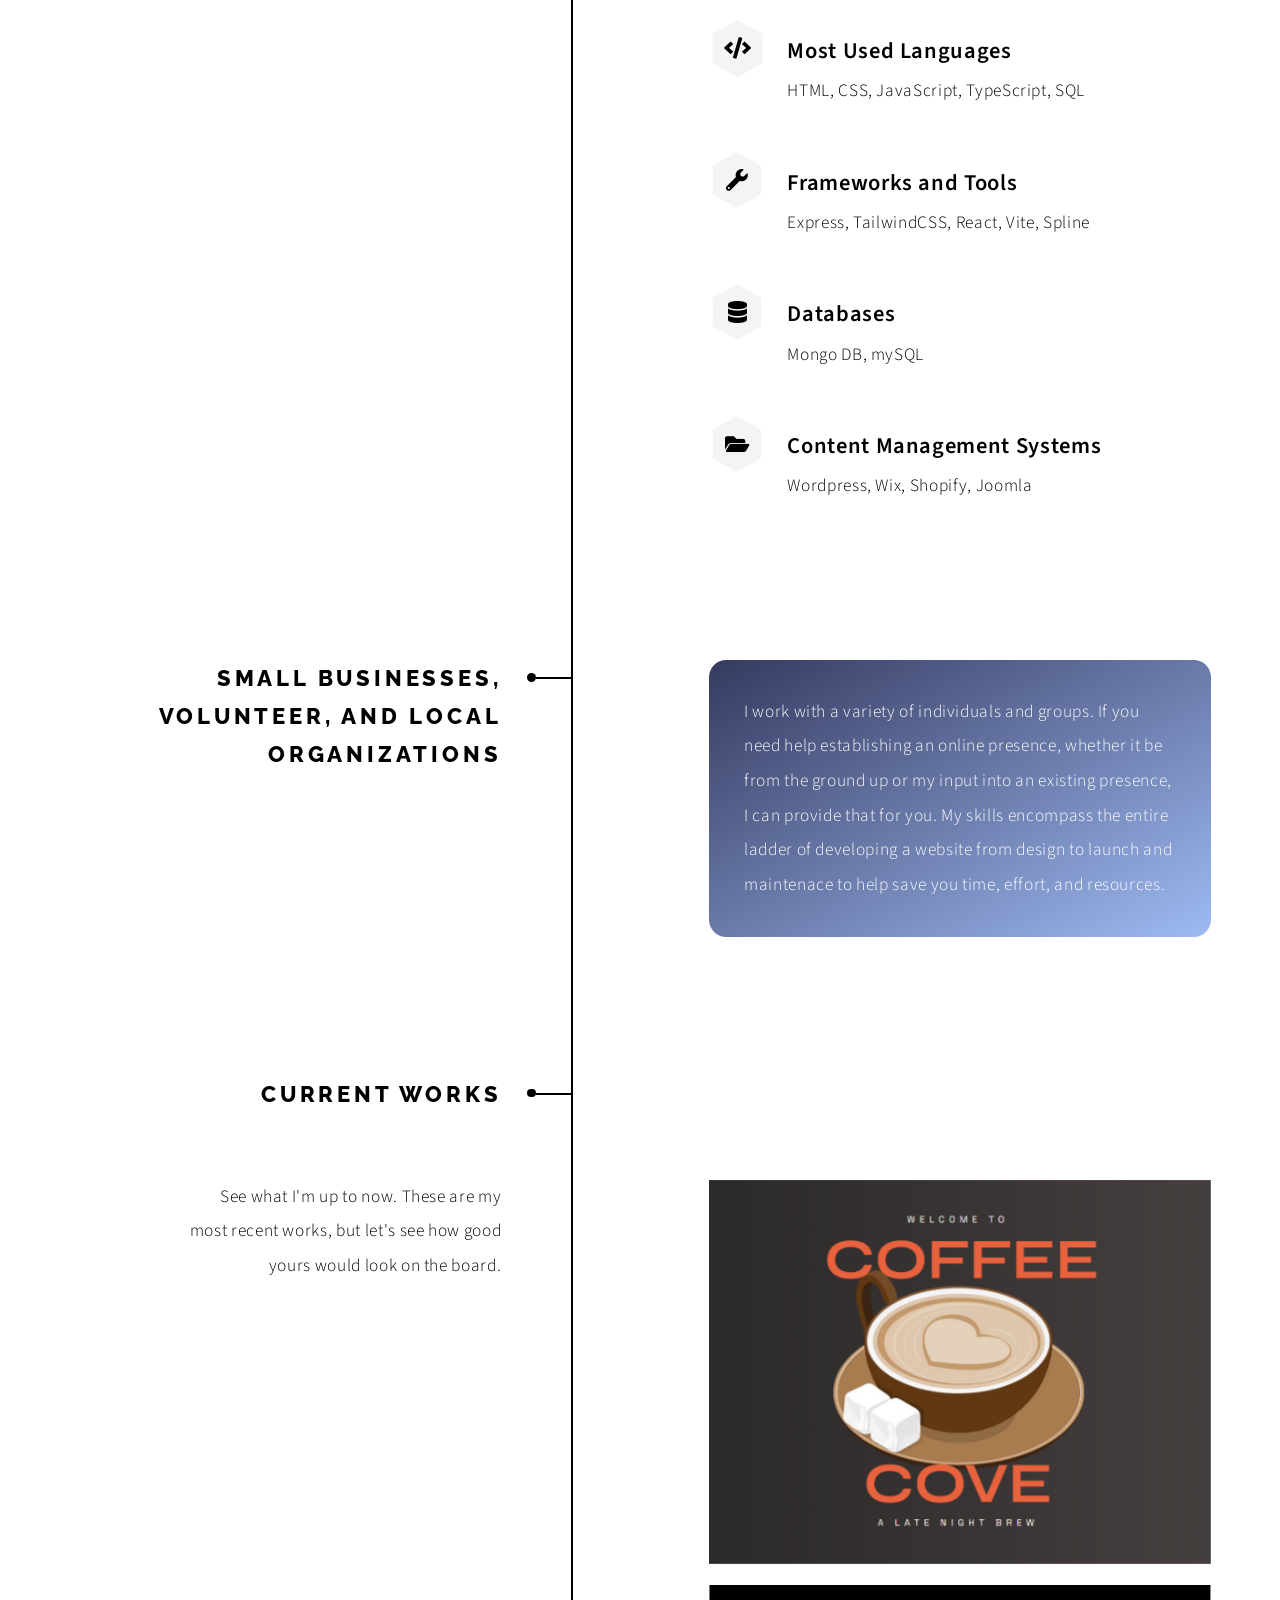
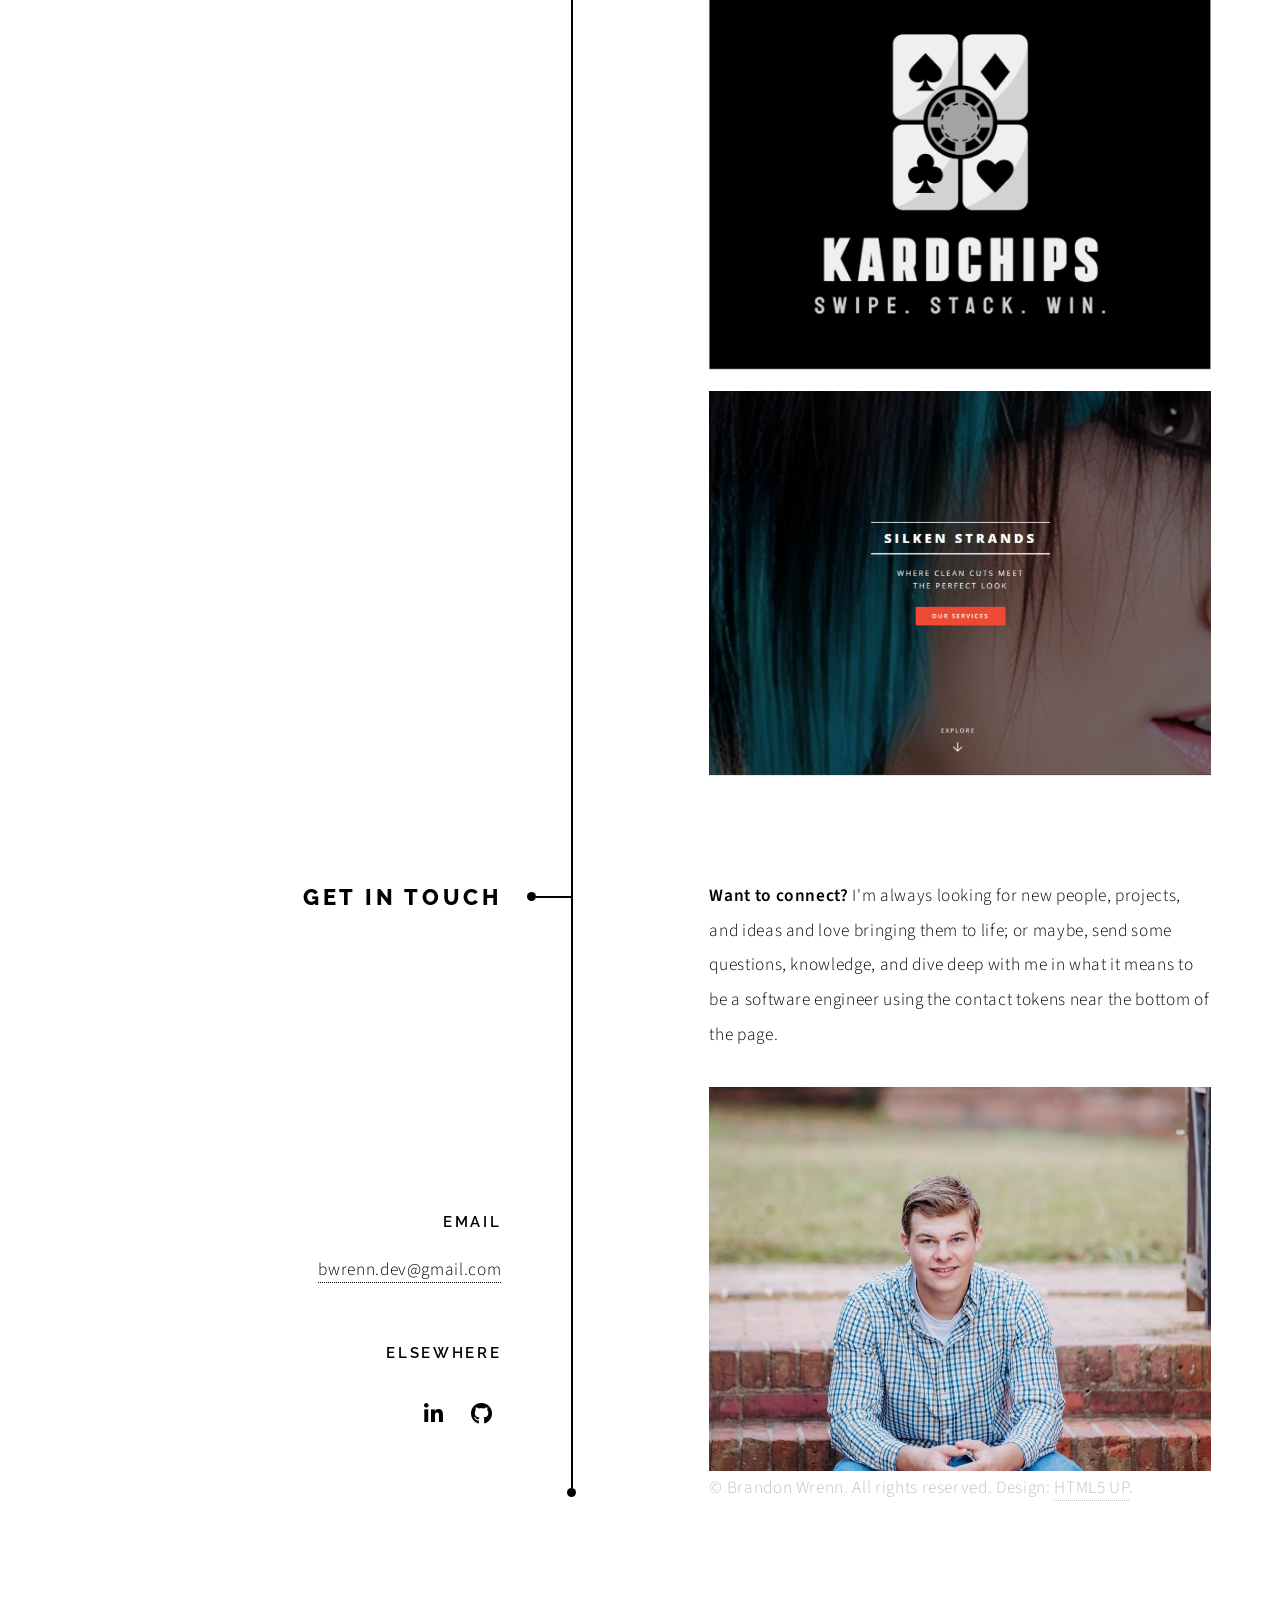
==== commit 0e58afba: "Added new sites" ====
--- a/index.html
+++ b/index.html
@@ -101,7 +101,7 @@
 									<div class="content">
 										<div class="gallery">
 											<a href="https://bwrenndev.wixsite.com/coffeecove" class="landscape"><img src="images/gallery/fulls/Coffee Cove.png" alt="An image of Coffee Cove, also directs to the website." /></a>
-											<a href="images/gallery/fulls/02.jpg" class="landscape"><img src="images/gallery/thumbs/02.jpg" alt="An image of KardChips, website under construction." /></a>
+											<a href="images/gallery/thumbs/KardChips Logo Under Construction.png" class="landscape"><img src="images/gallery/fulls/KardChips Logo.png" alt="An image of KardChips, website under construction." /></a>
 											<a href="https://silkenstrands.netlify.app/" class="landscape"><img src="images/gallery/fulls/Silken Strands.png" alt="An image of Silken Strands, also directs to the website." /></a>
 										</div>
 									</div>
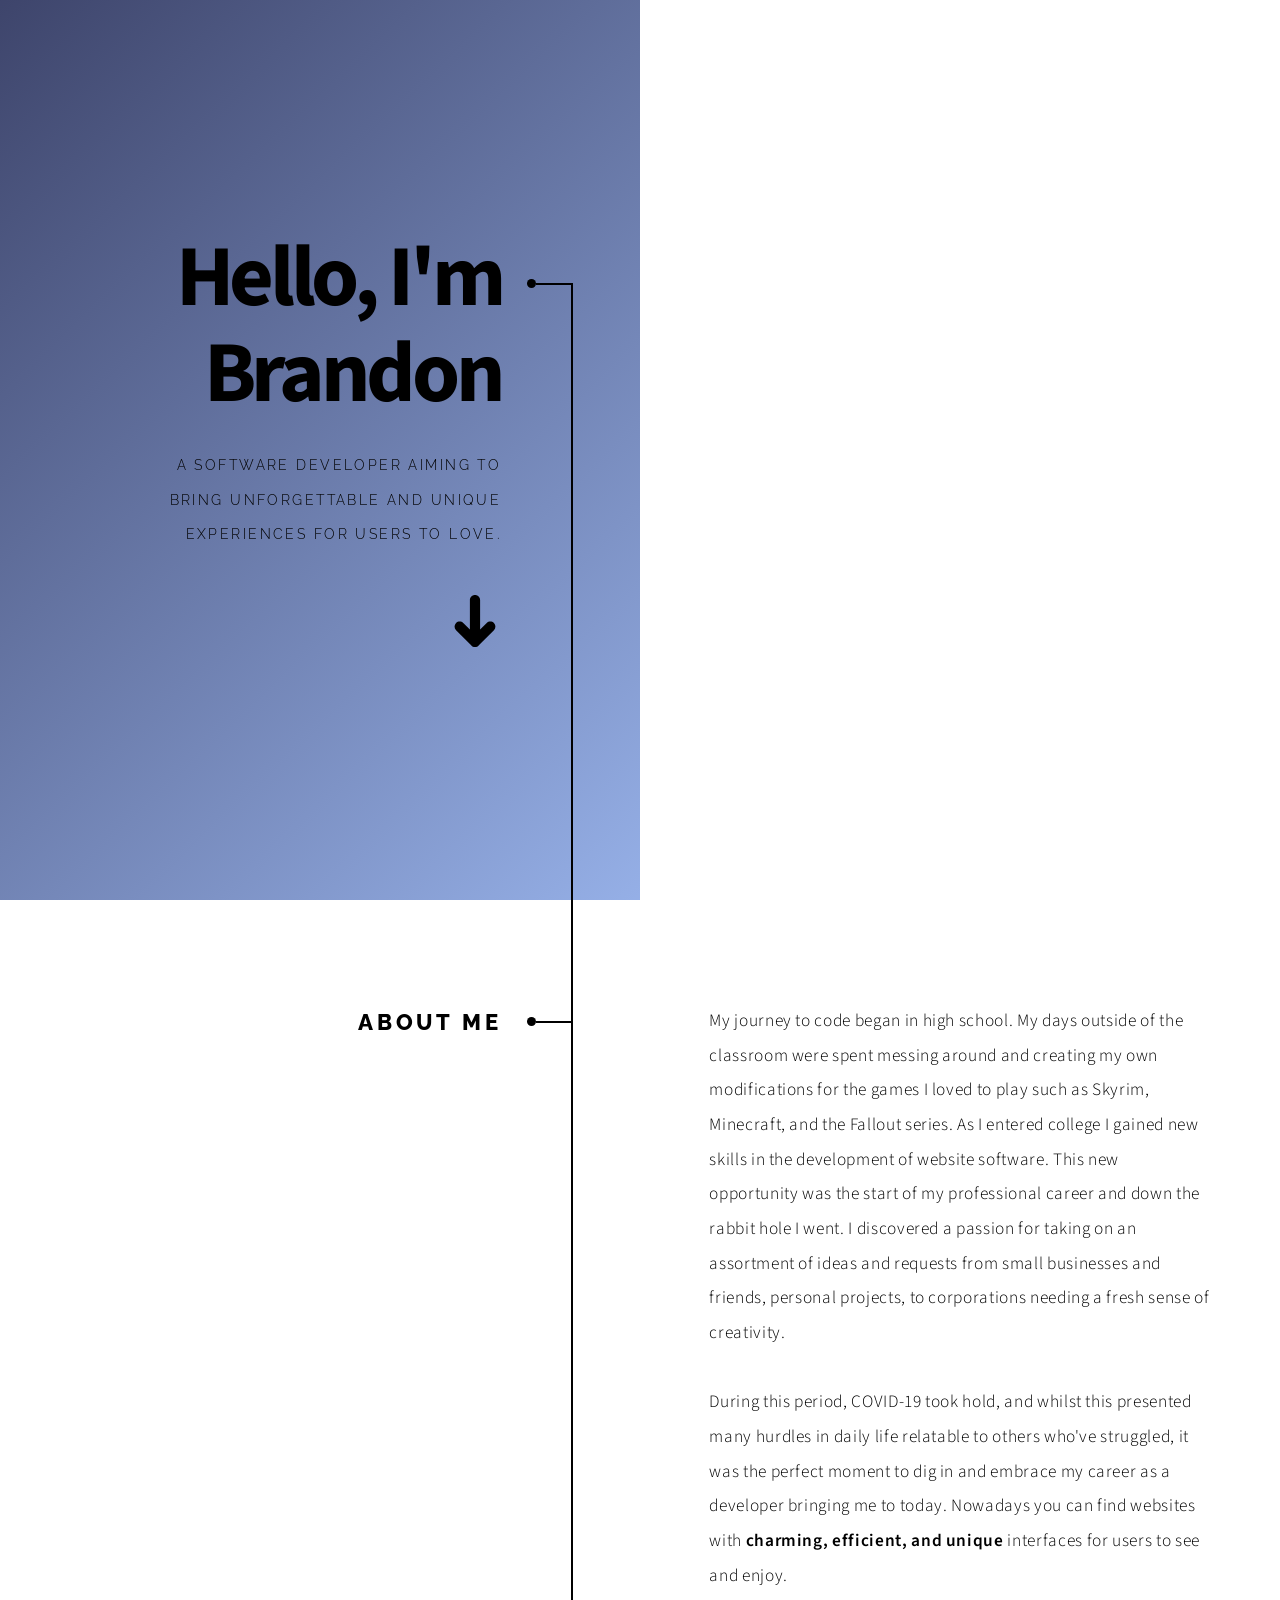
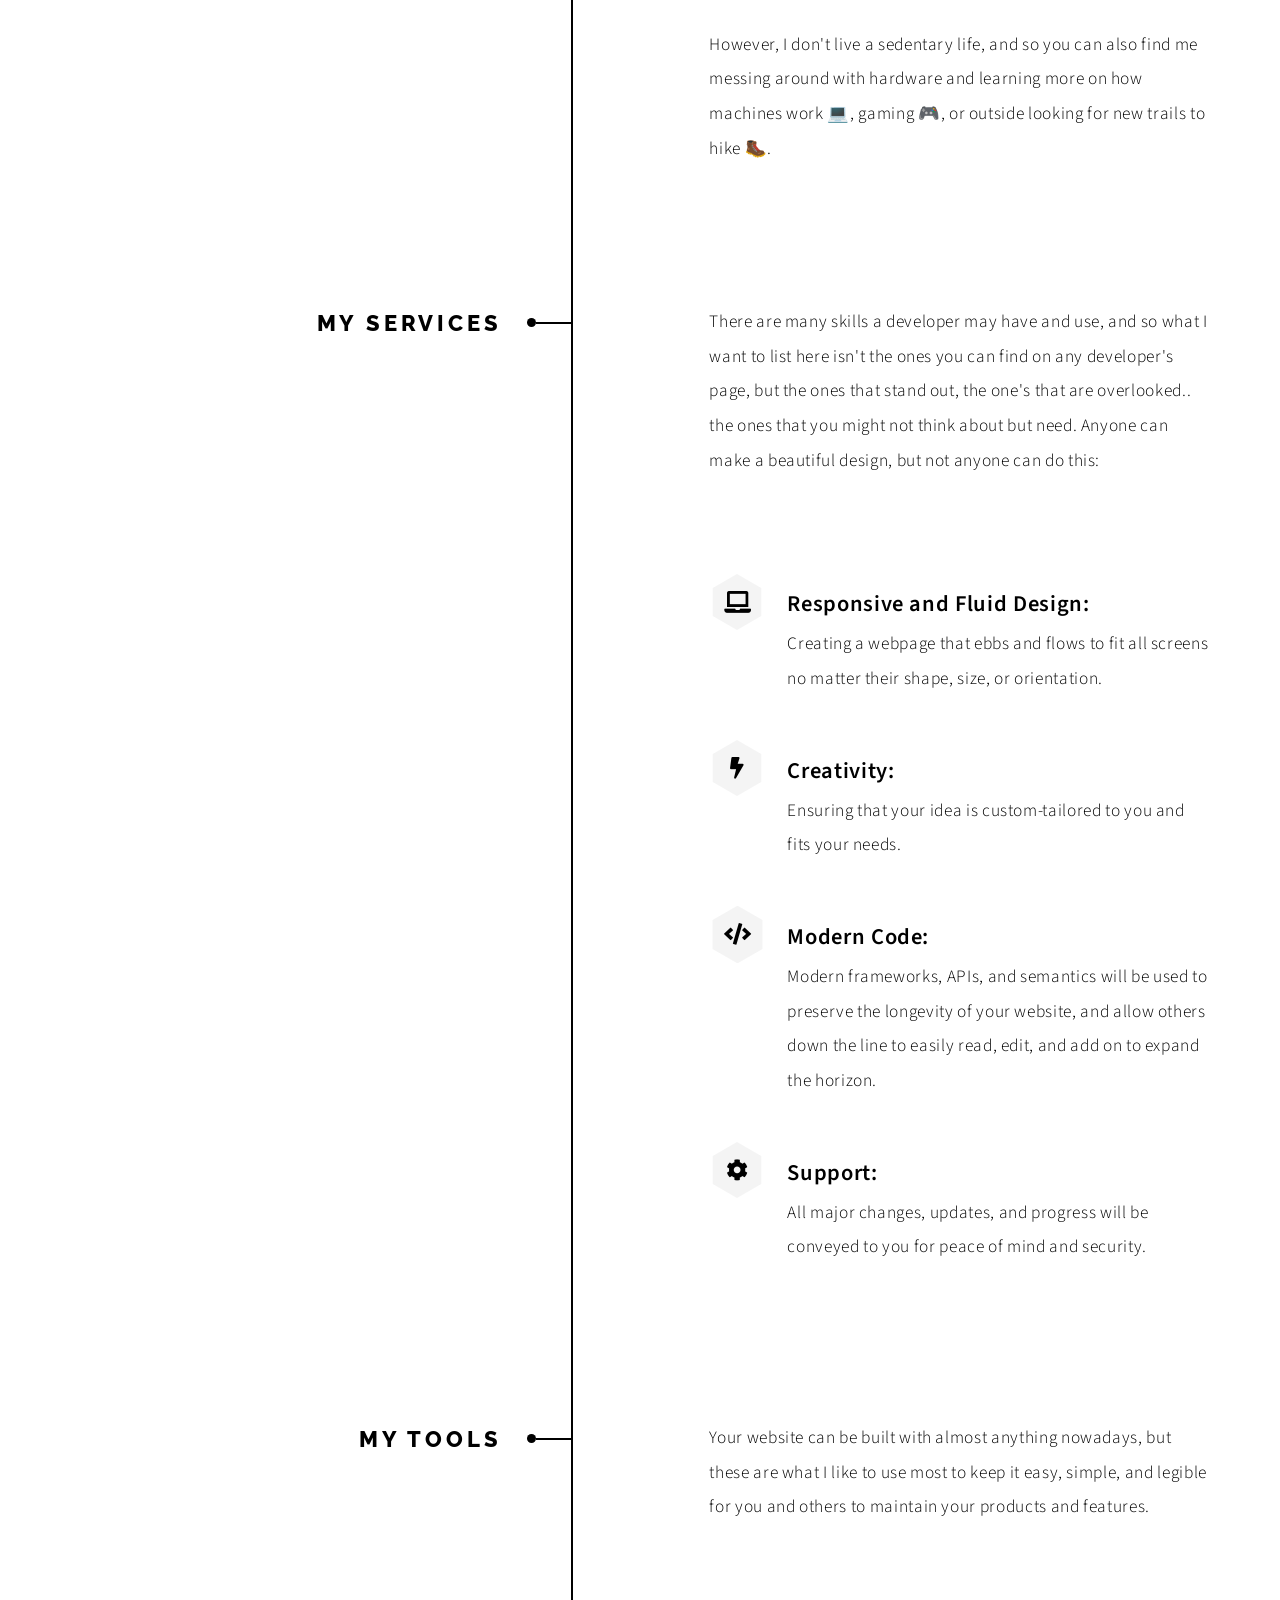
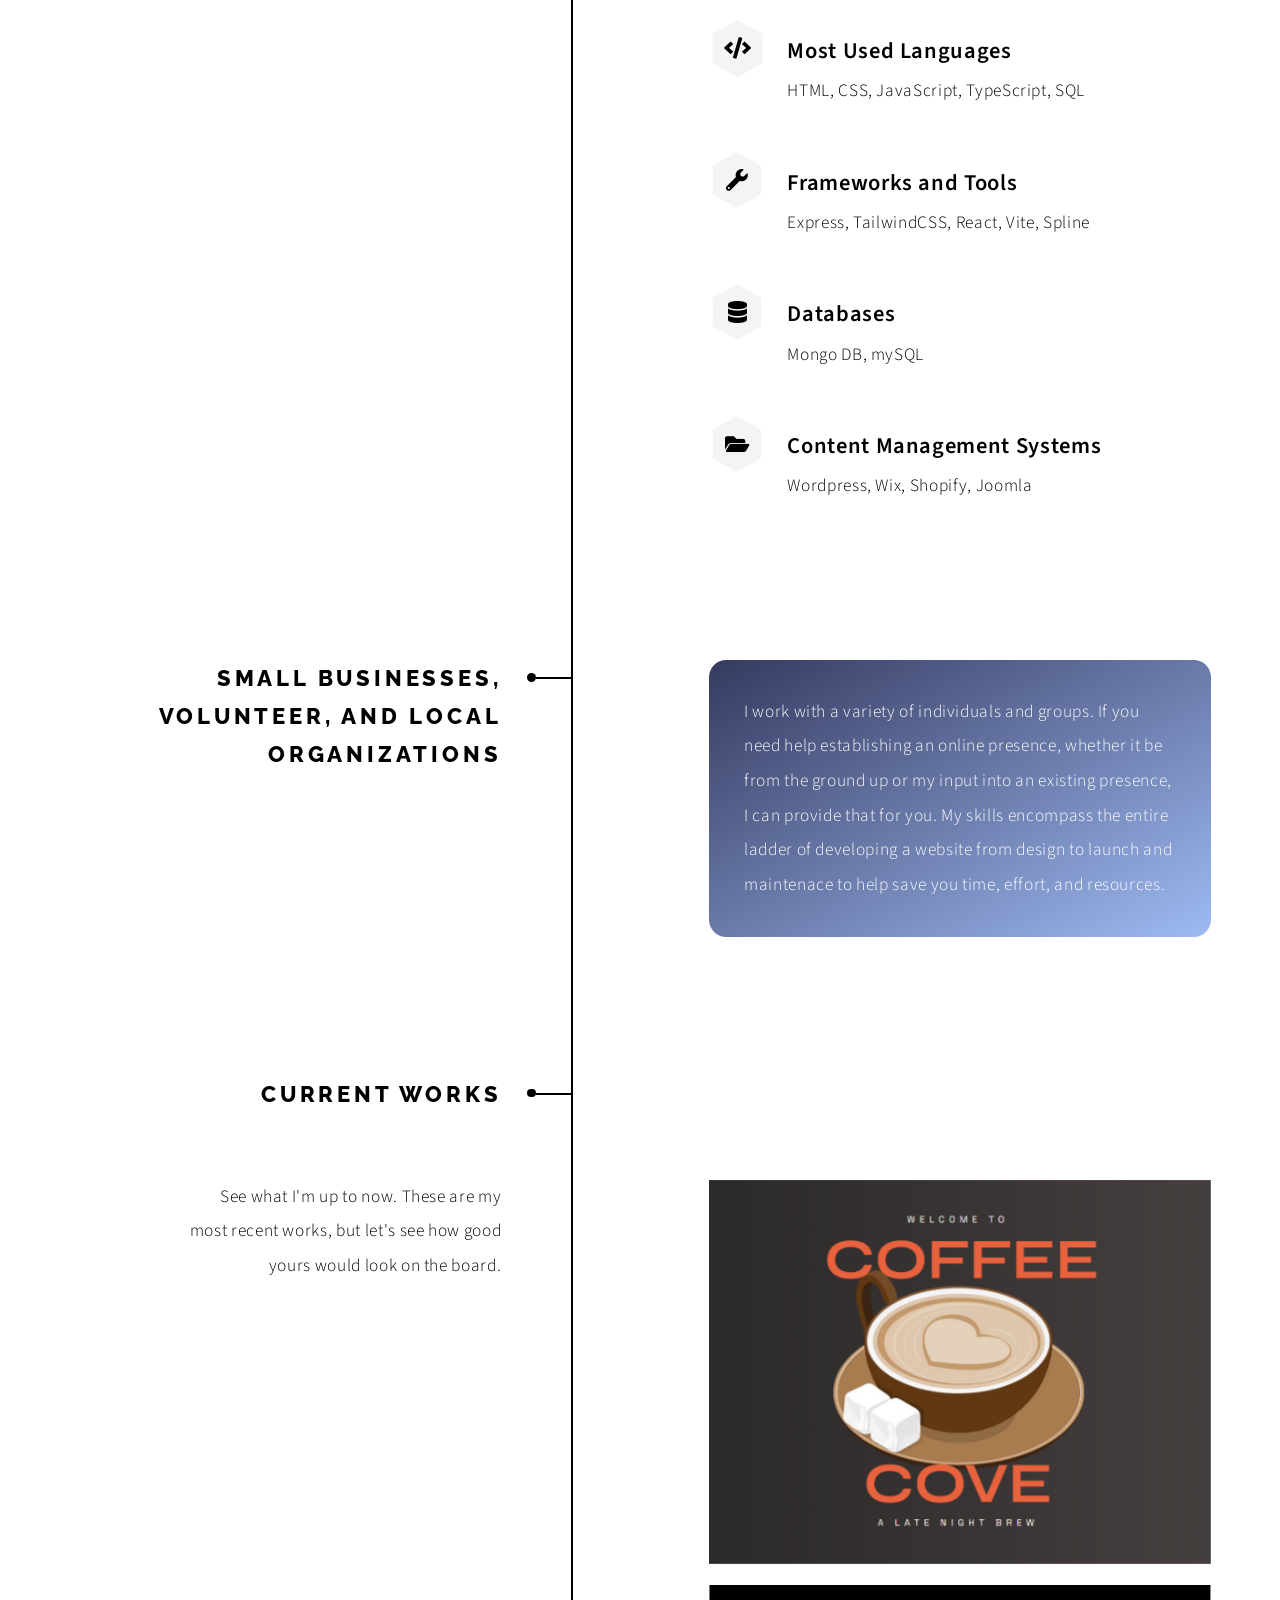
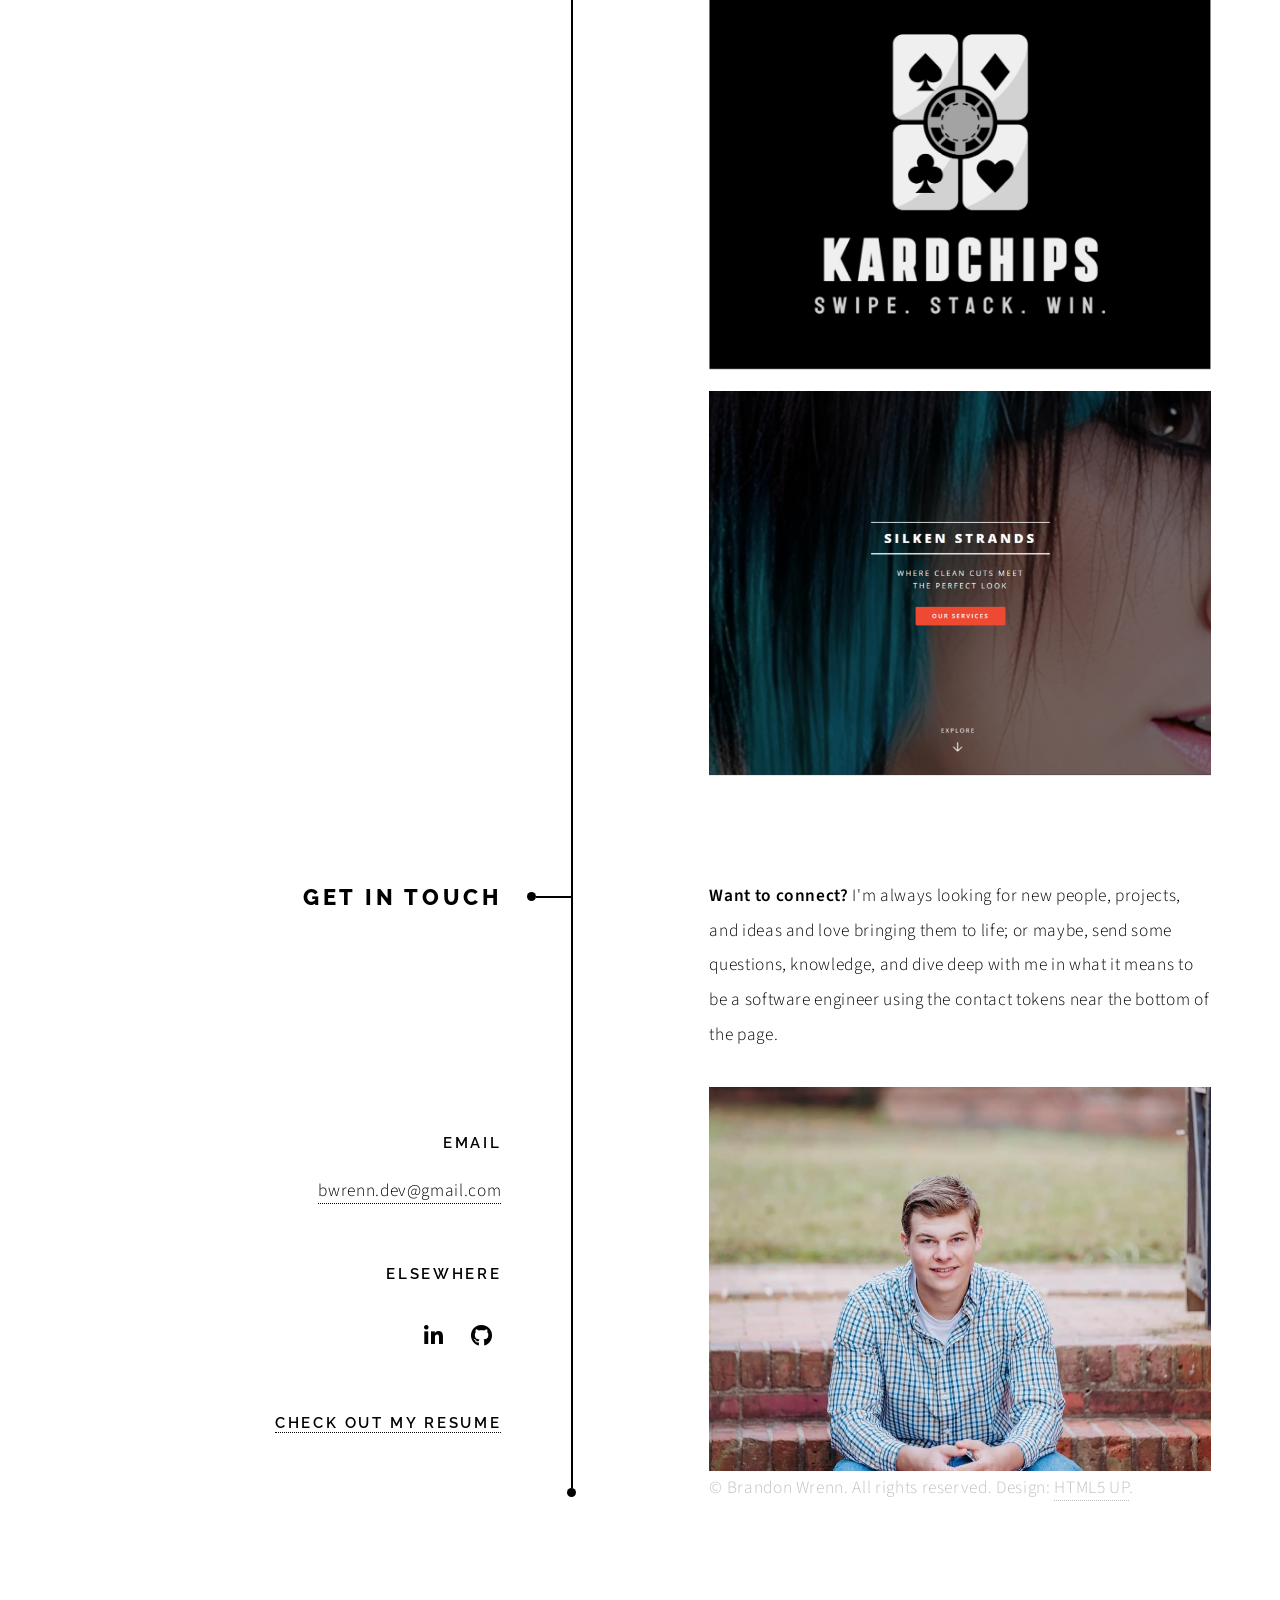
==== commit b9a81612: "Final touches" ====
--- a/index.html
+++ b/index.html
@@ -135,6 +135,9 @@
 										<li><a href="https://github.com/thetllgiraffe" class="icon brands fa-github"><span class="label">GitHub</span></a></li>
 									</ul>
 								</li>
+								<li>
+									<h3><a href="Resume - Brandon Wrenn.pdf" download>Check Out My Resume</a></h3>
+								</li>
 							</ul>
 						</footer>
 					</section>
